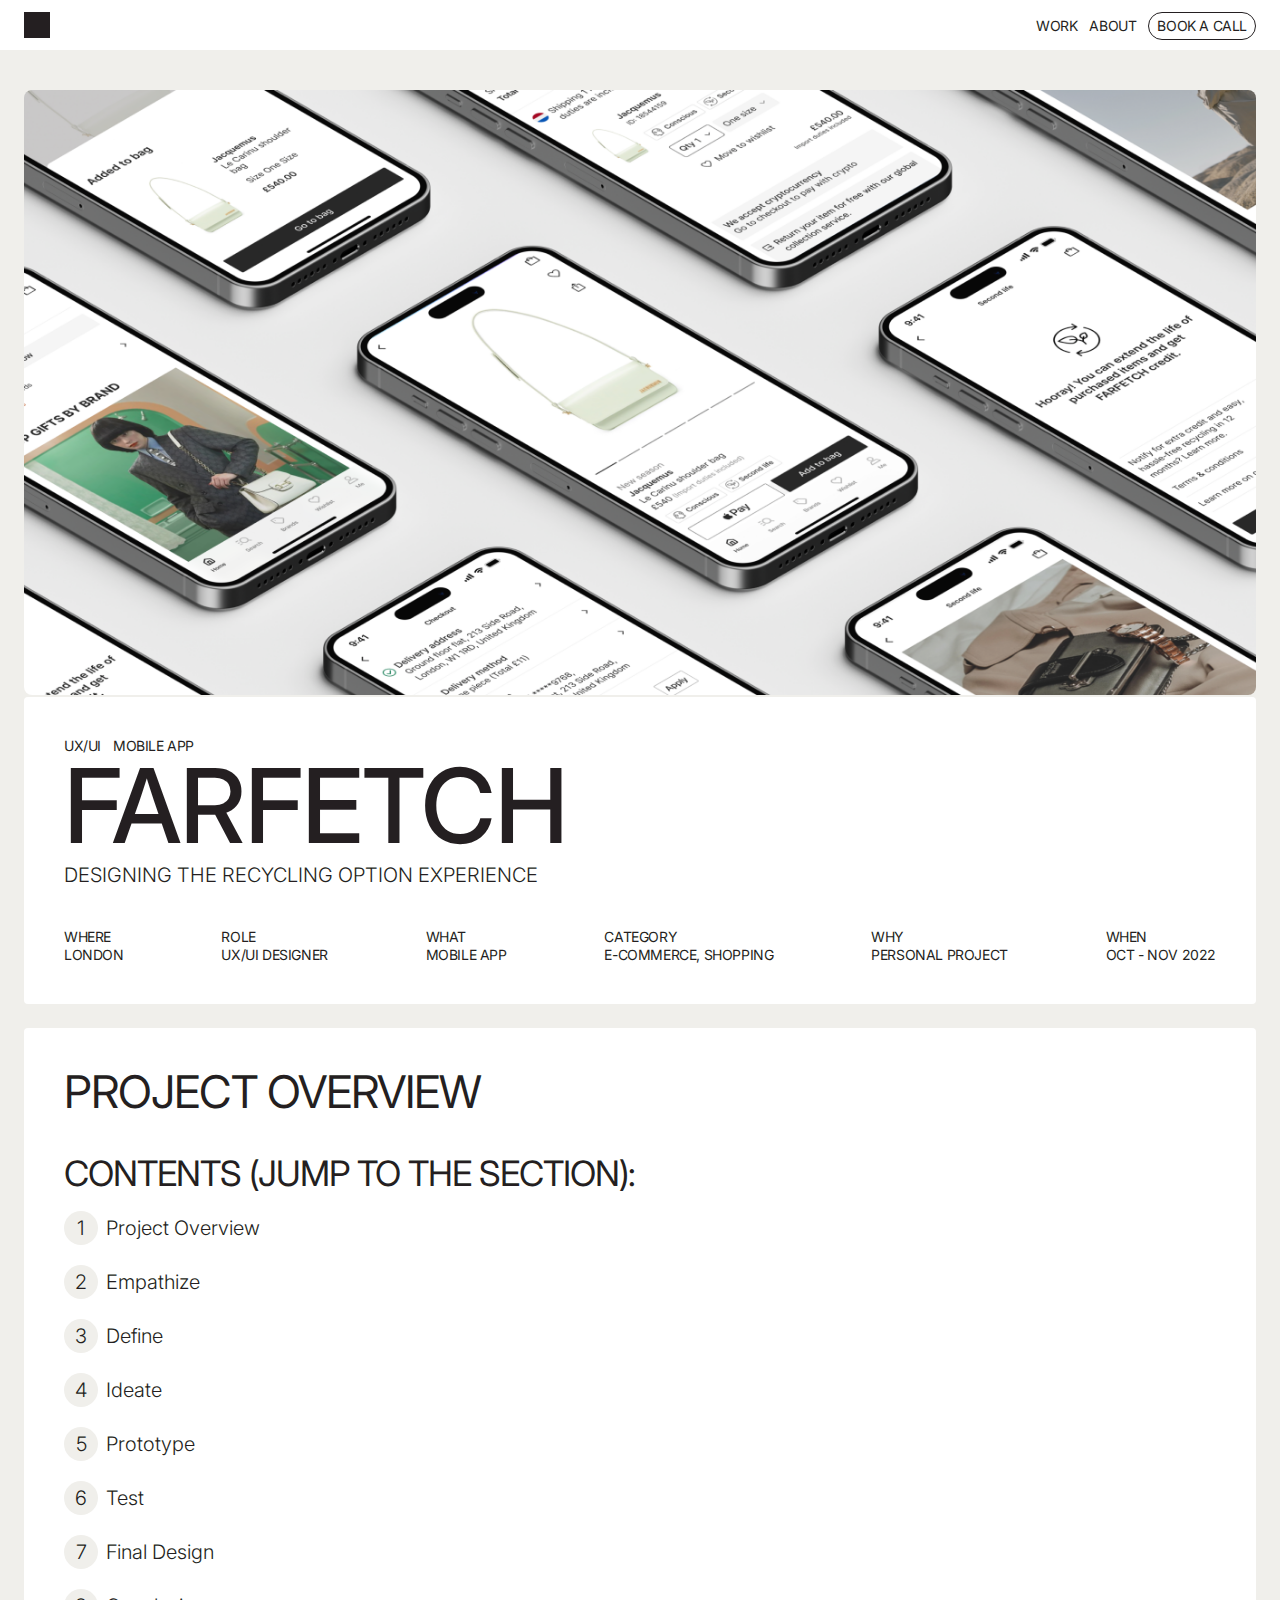
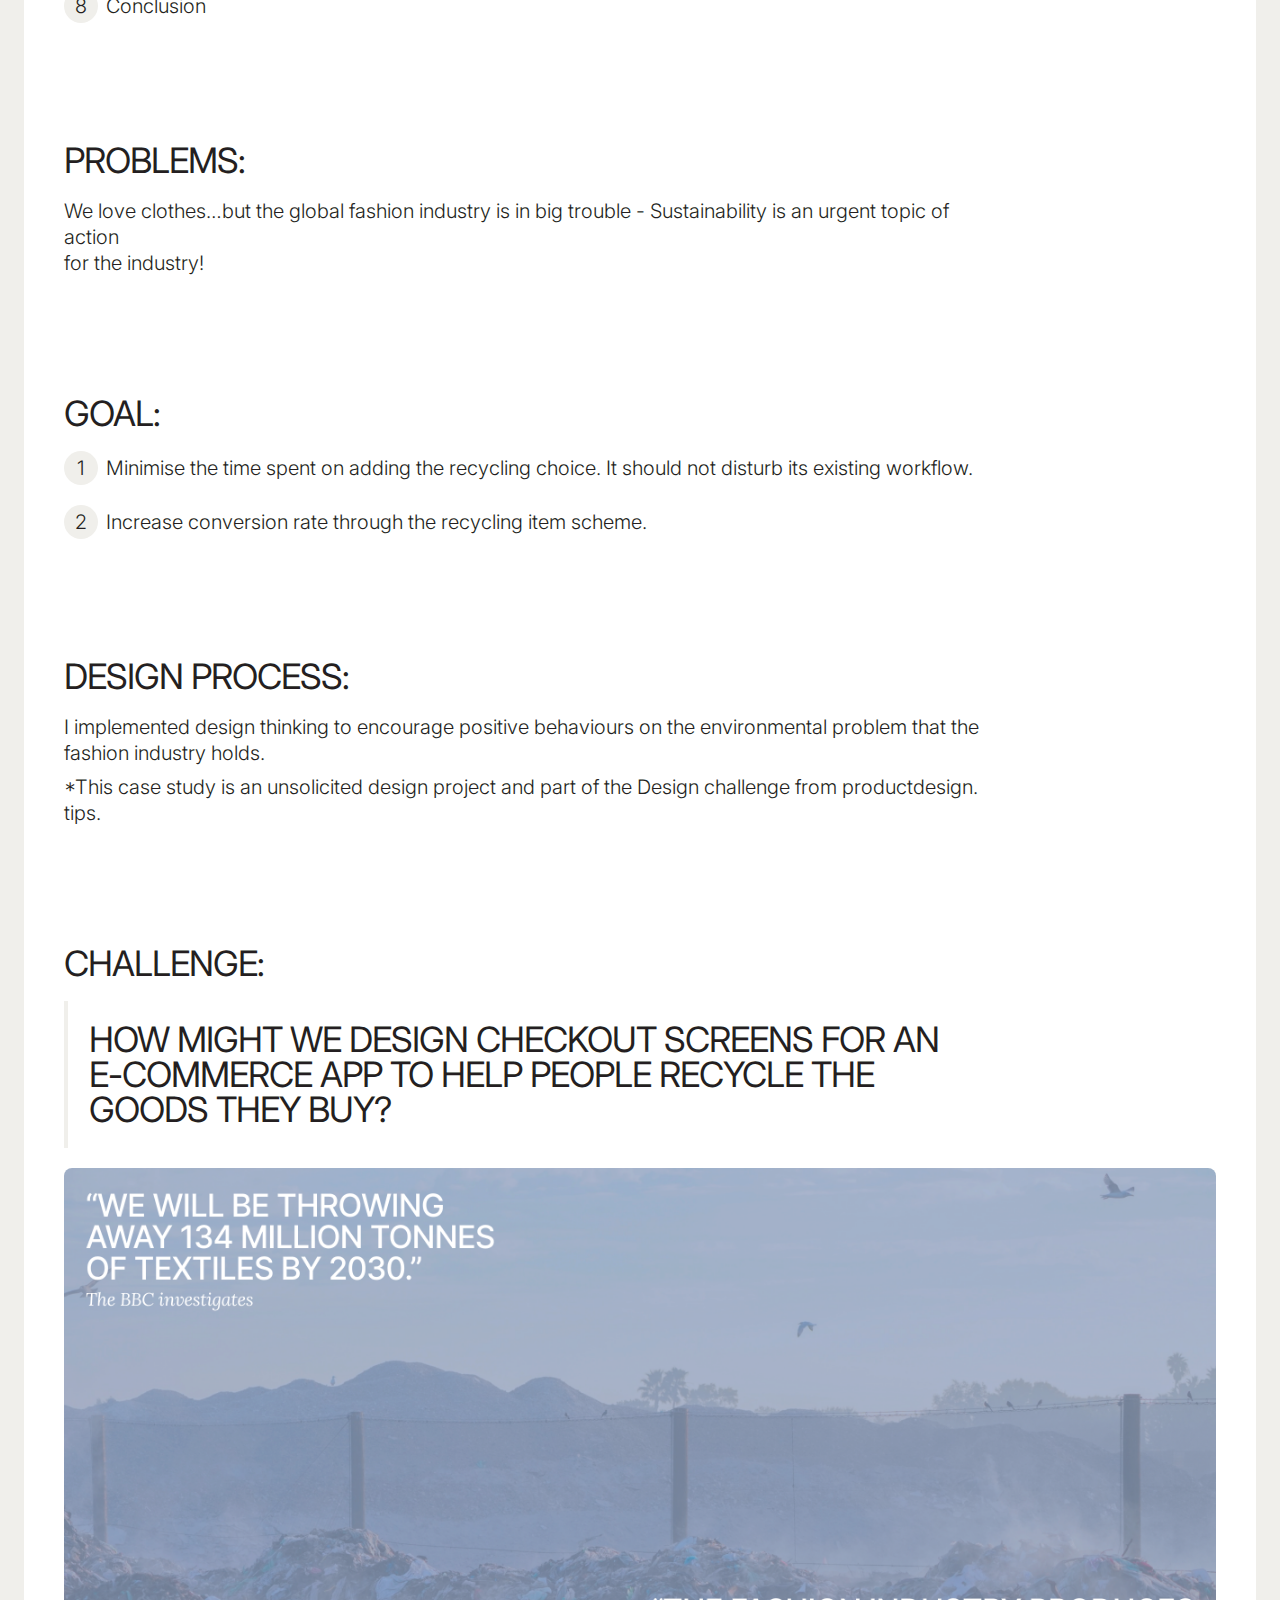
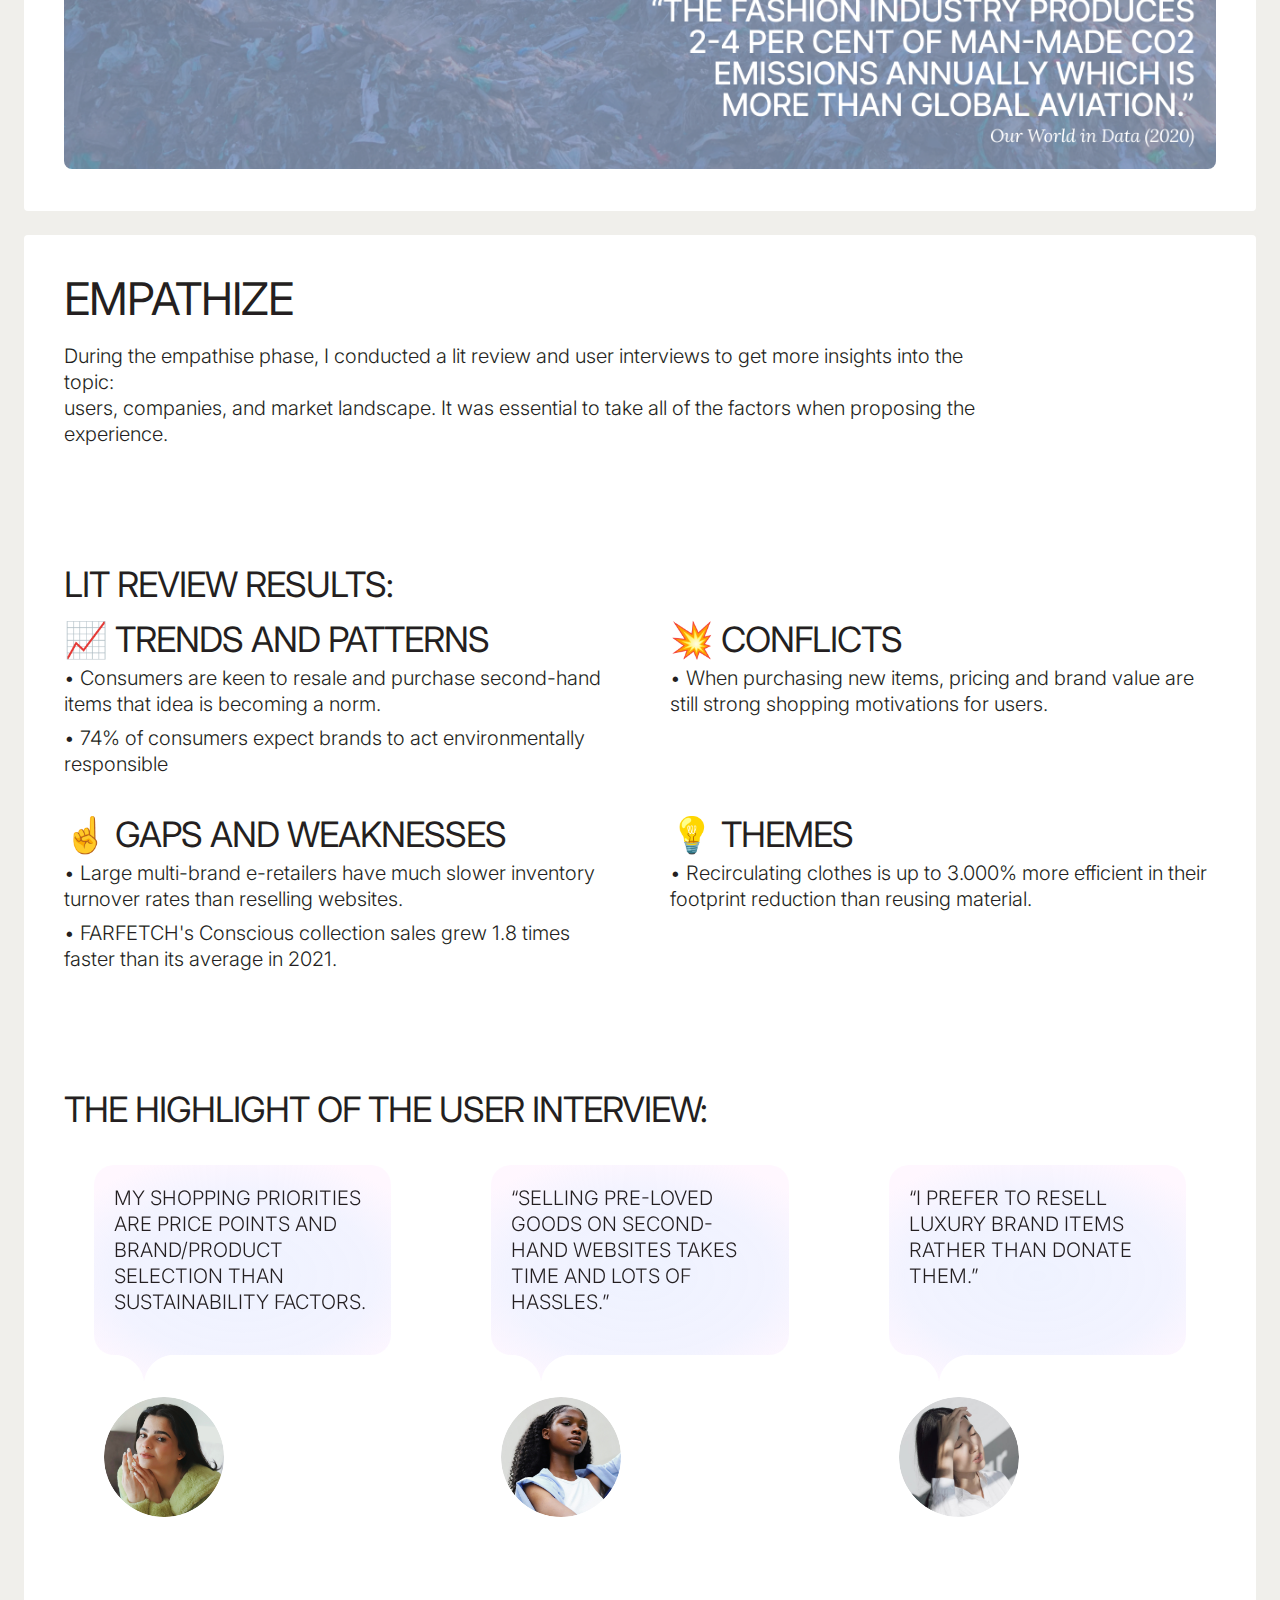
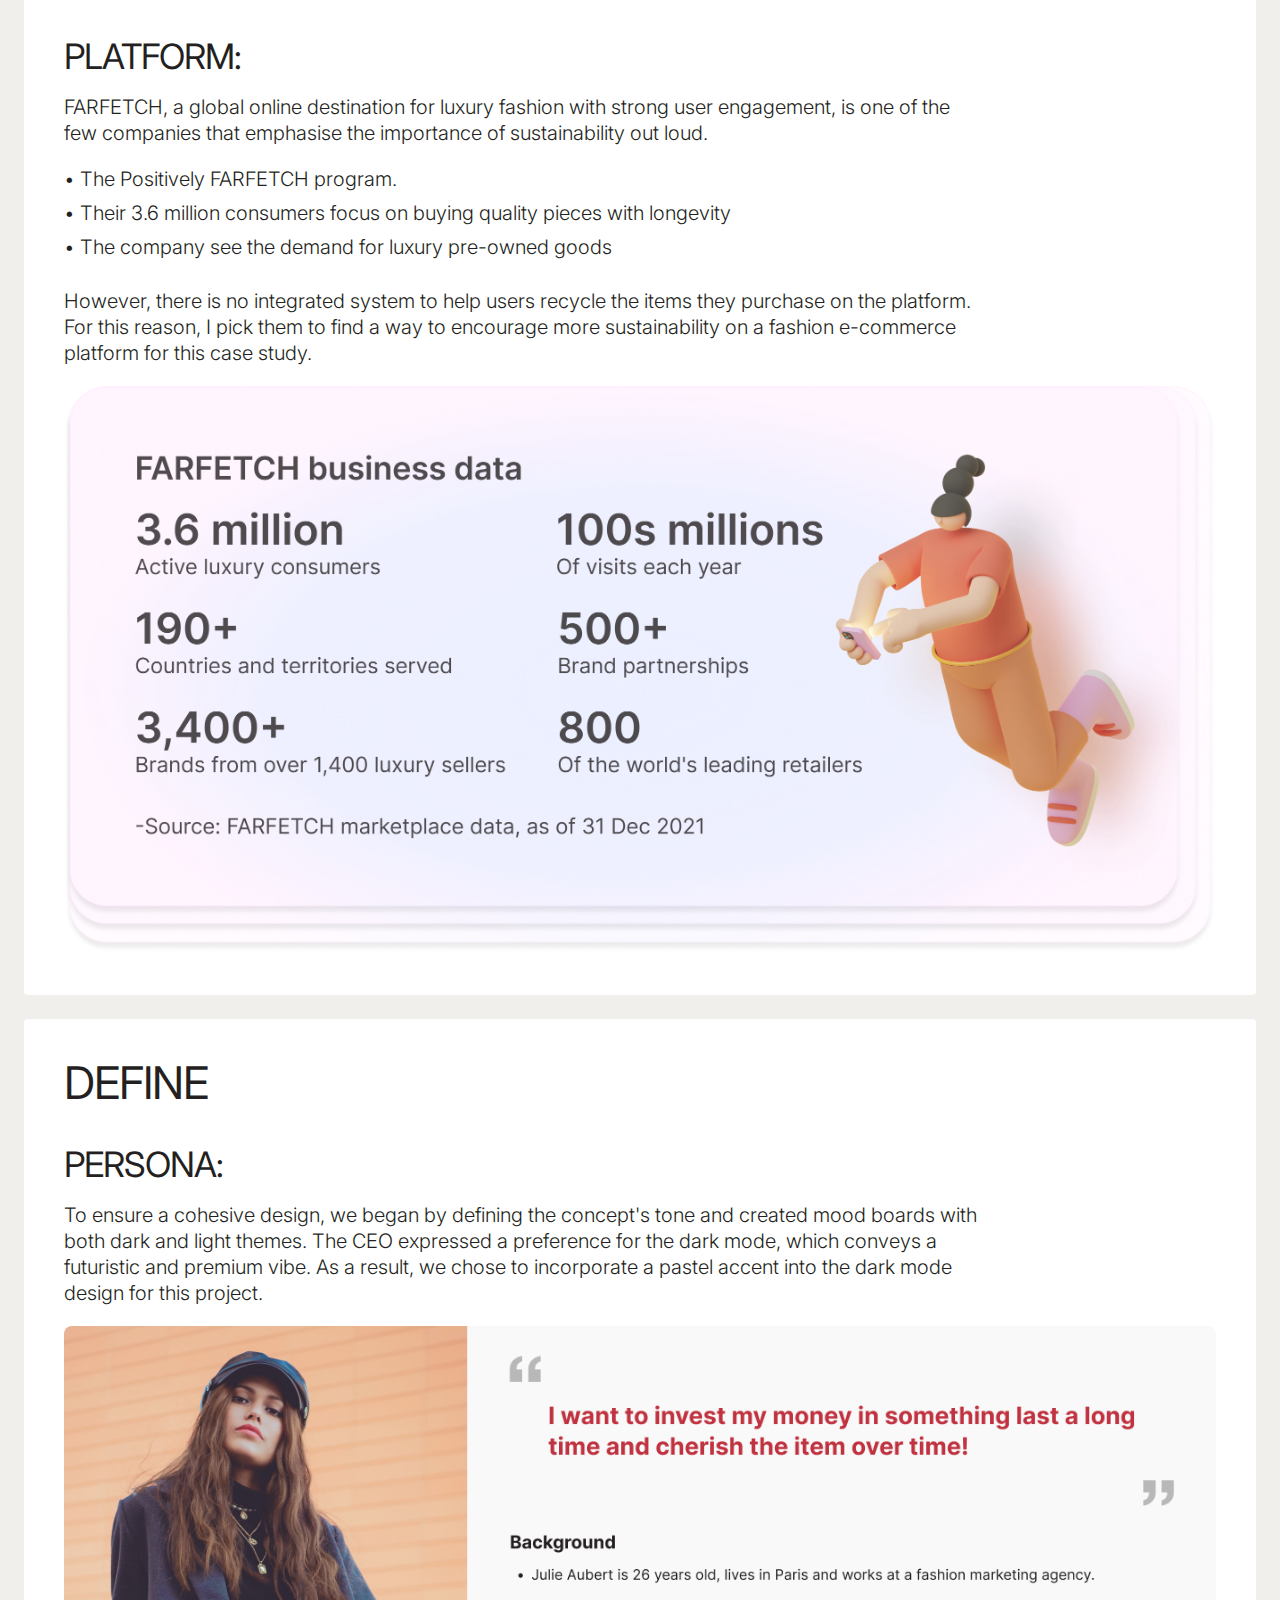
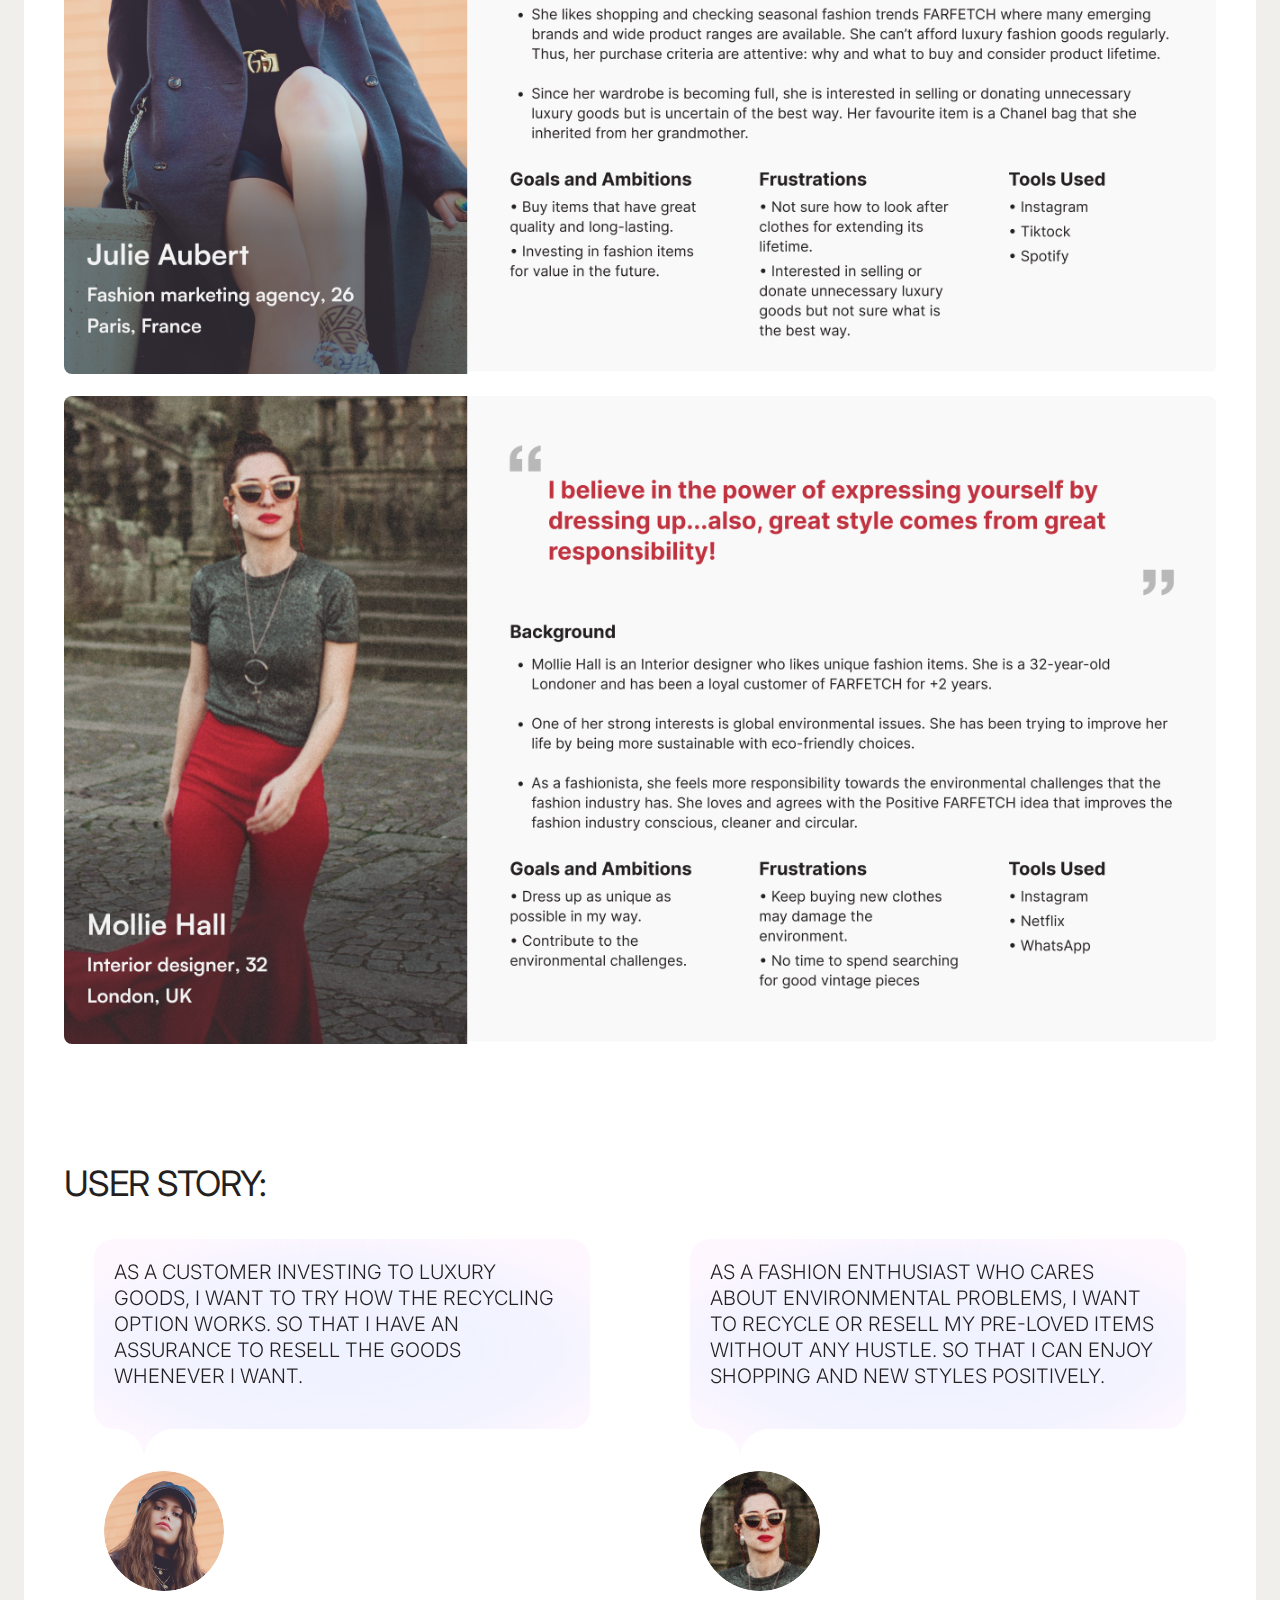
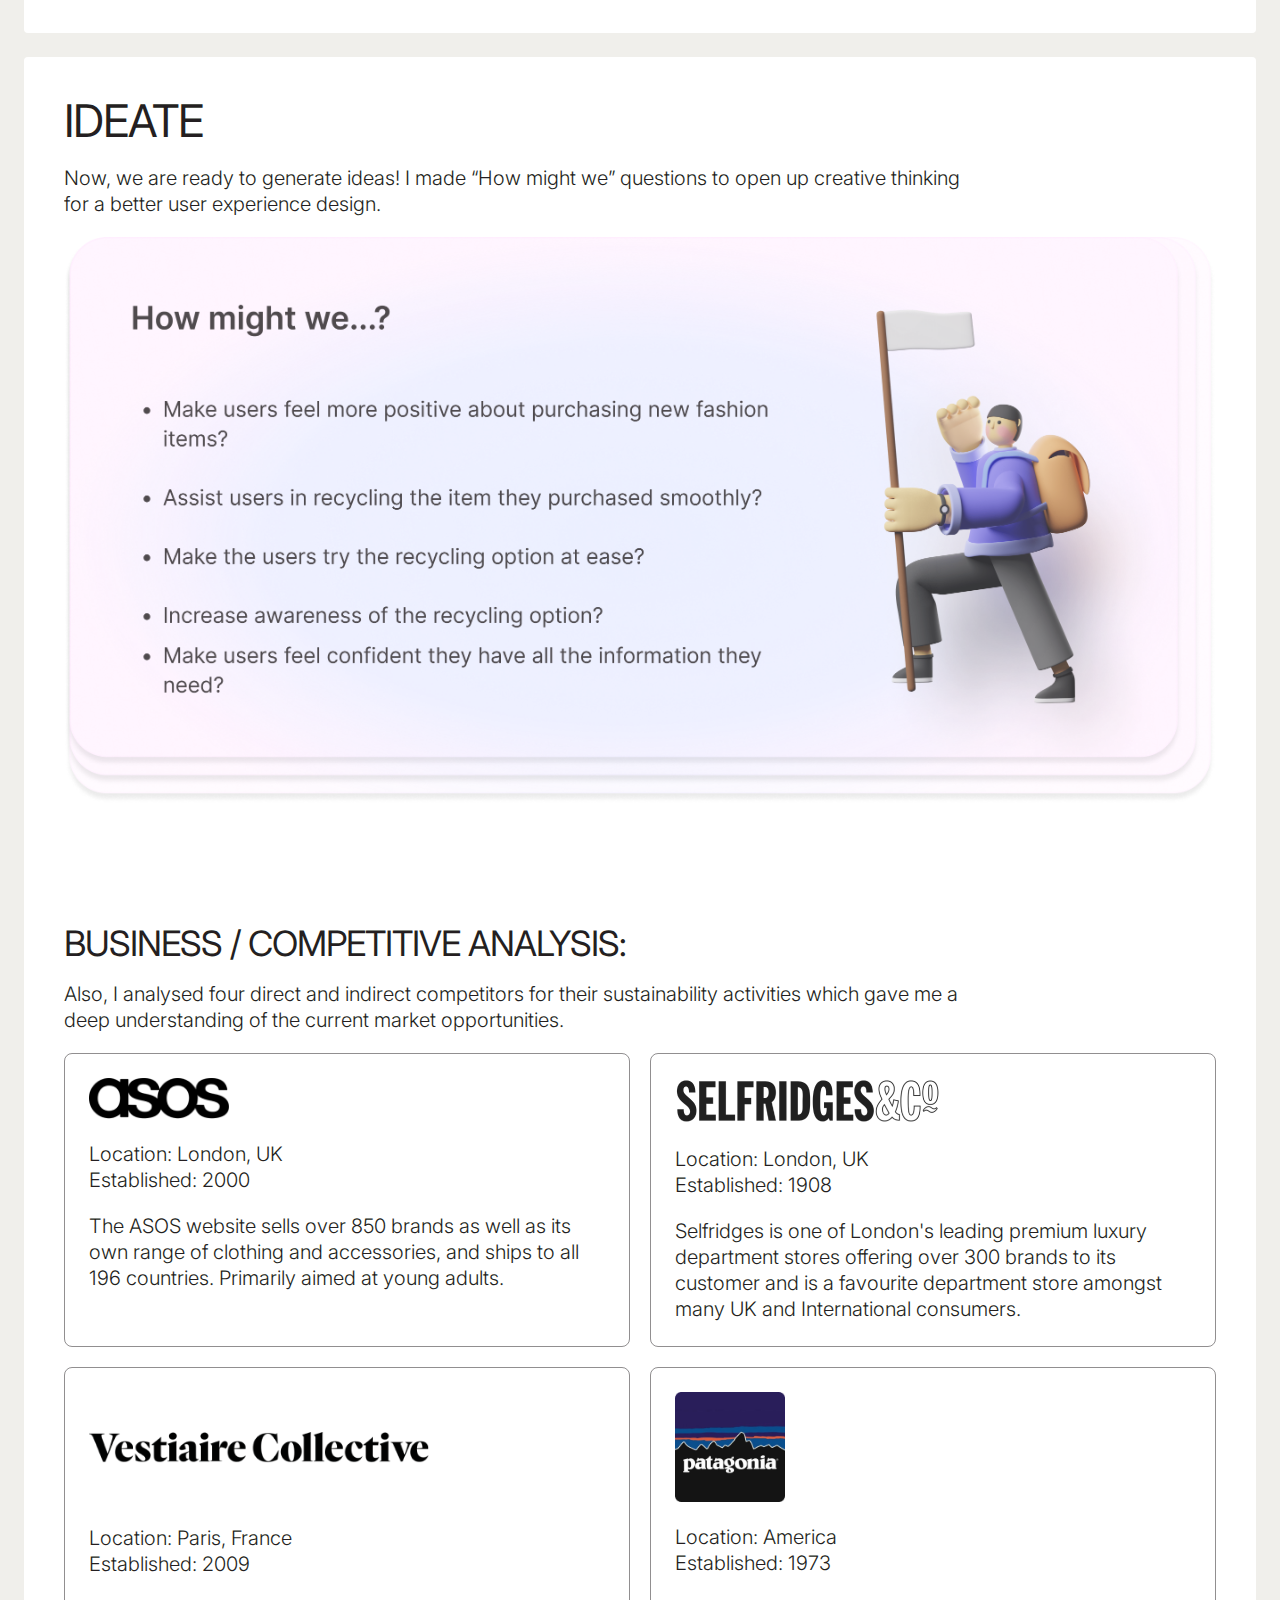
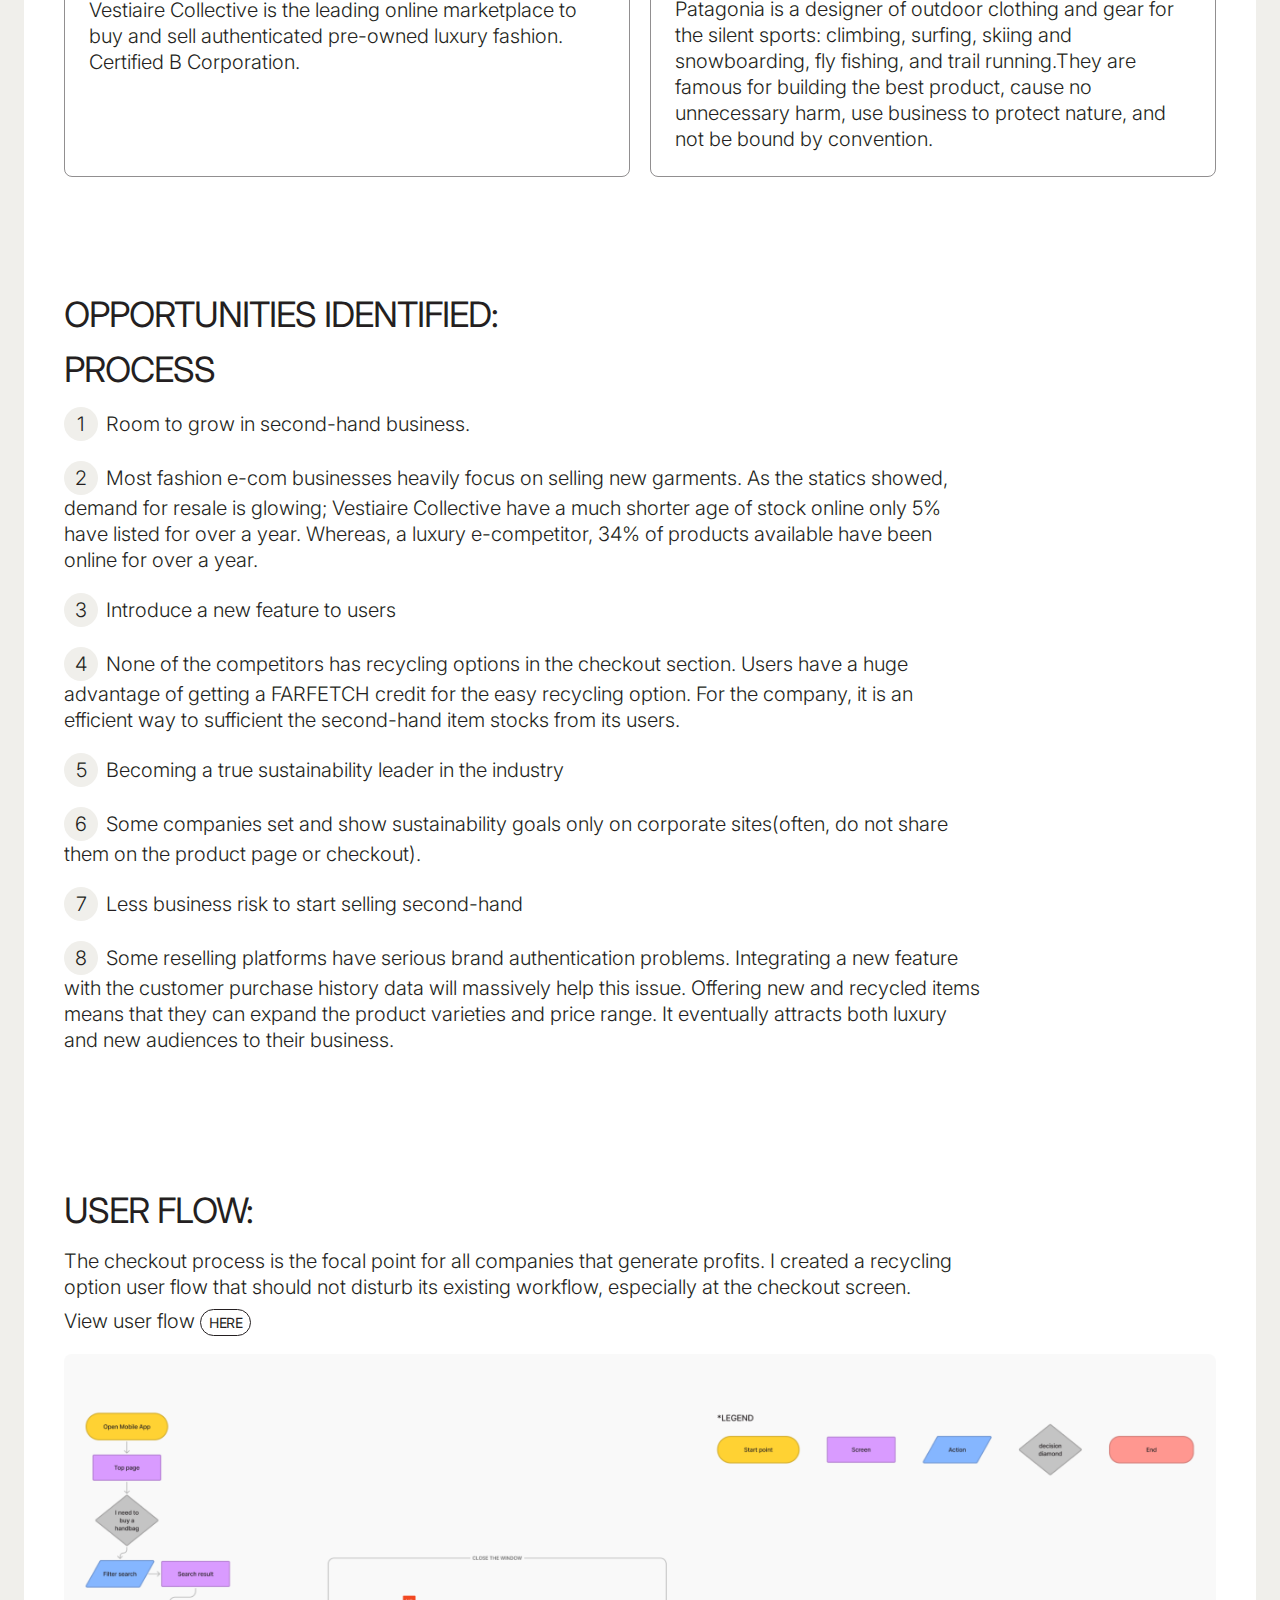
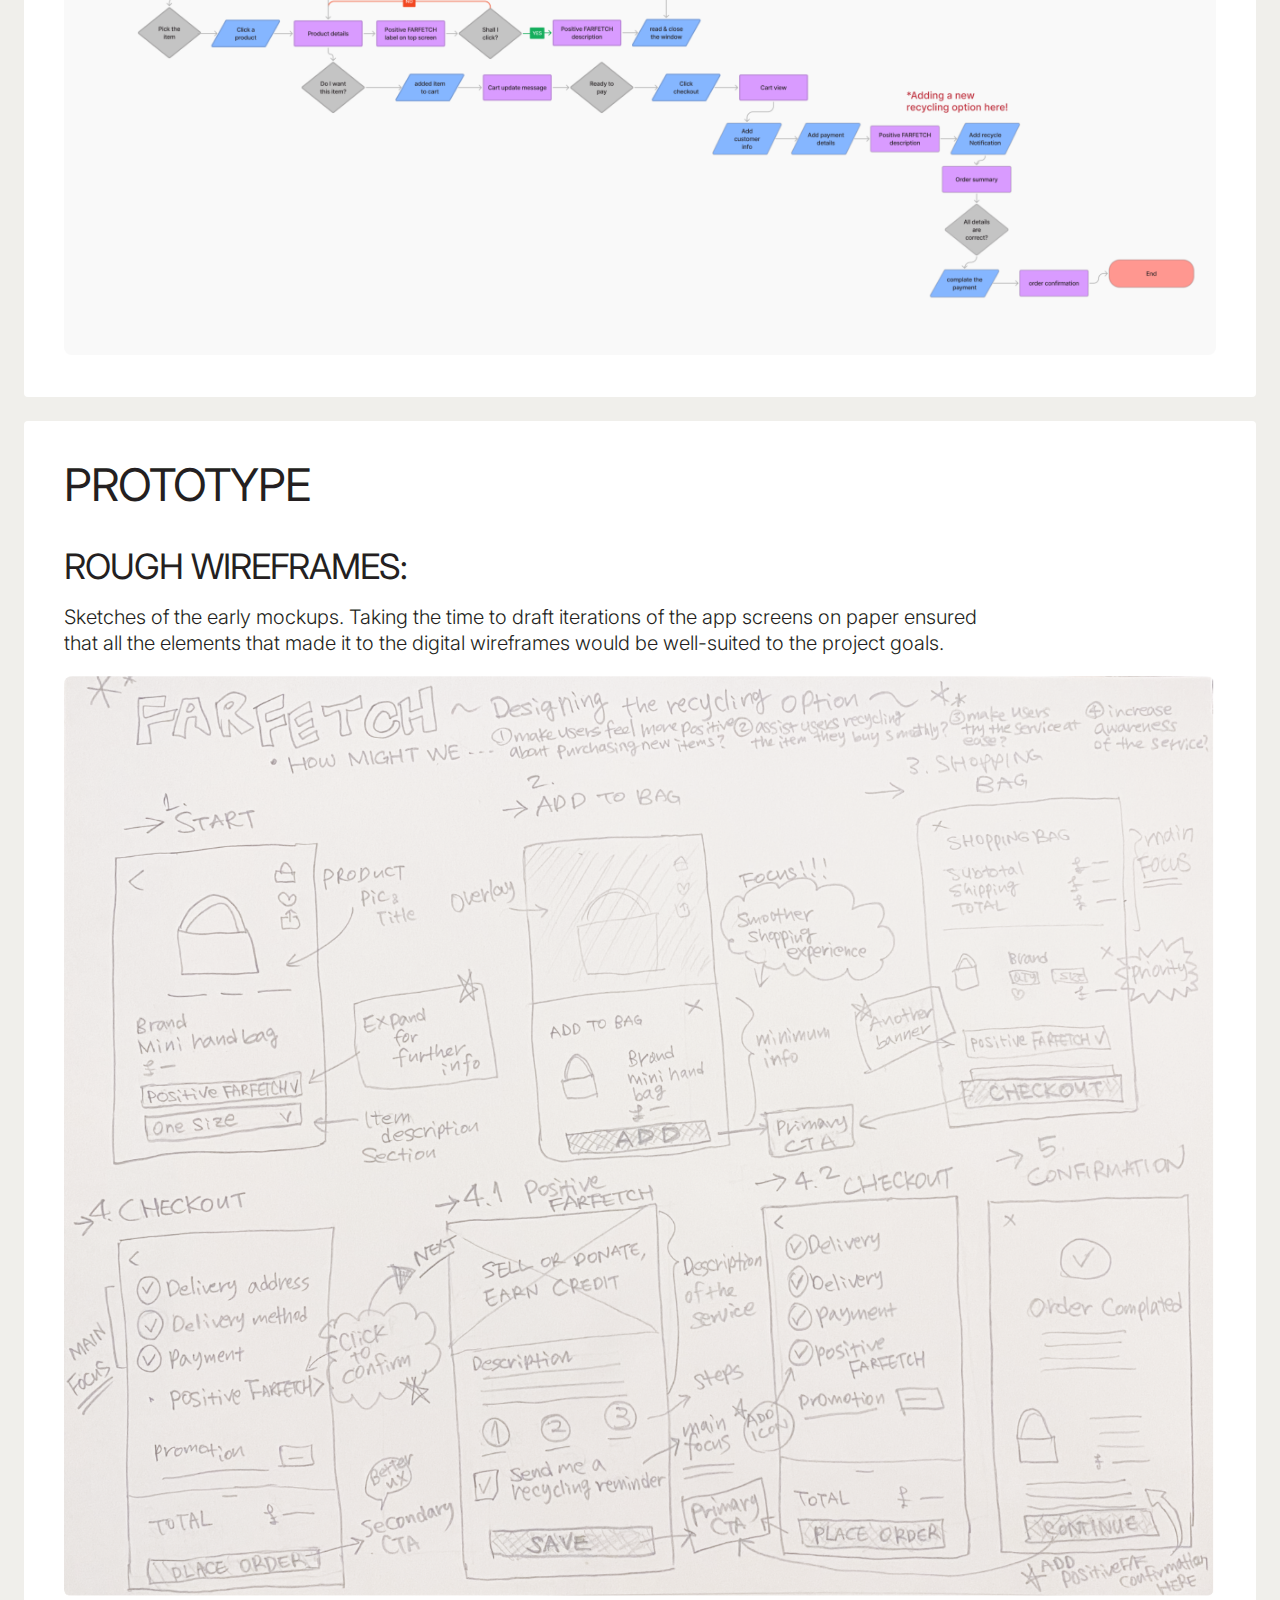
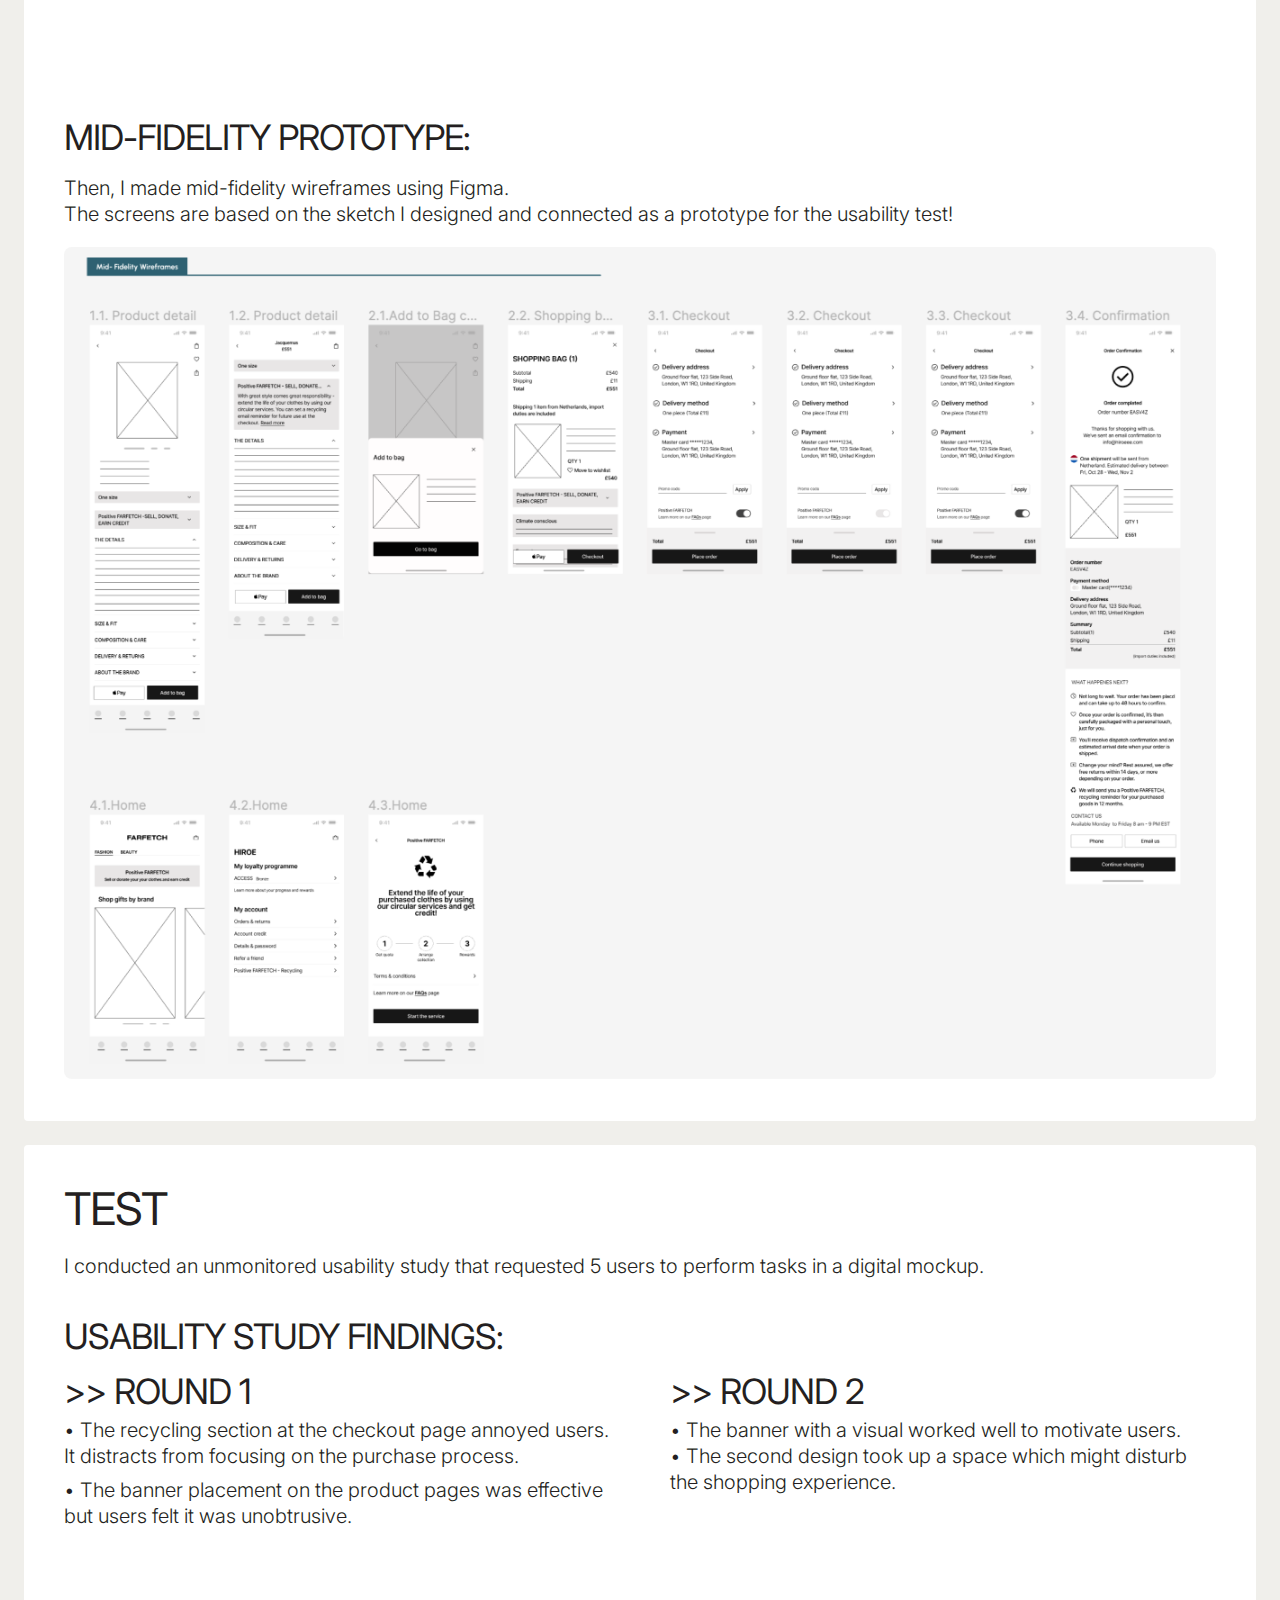
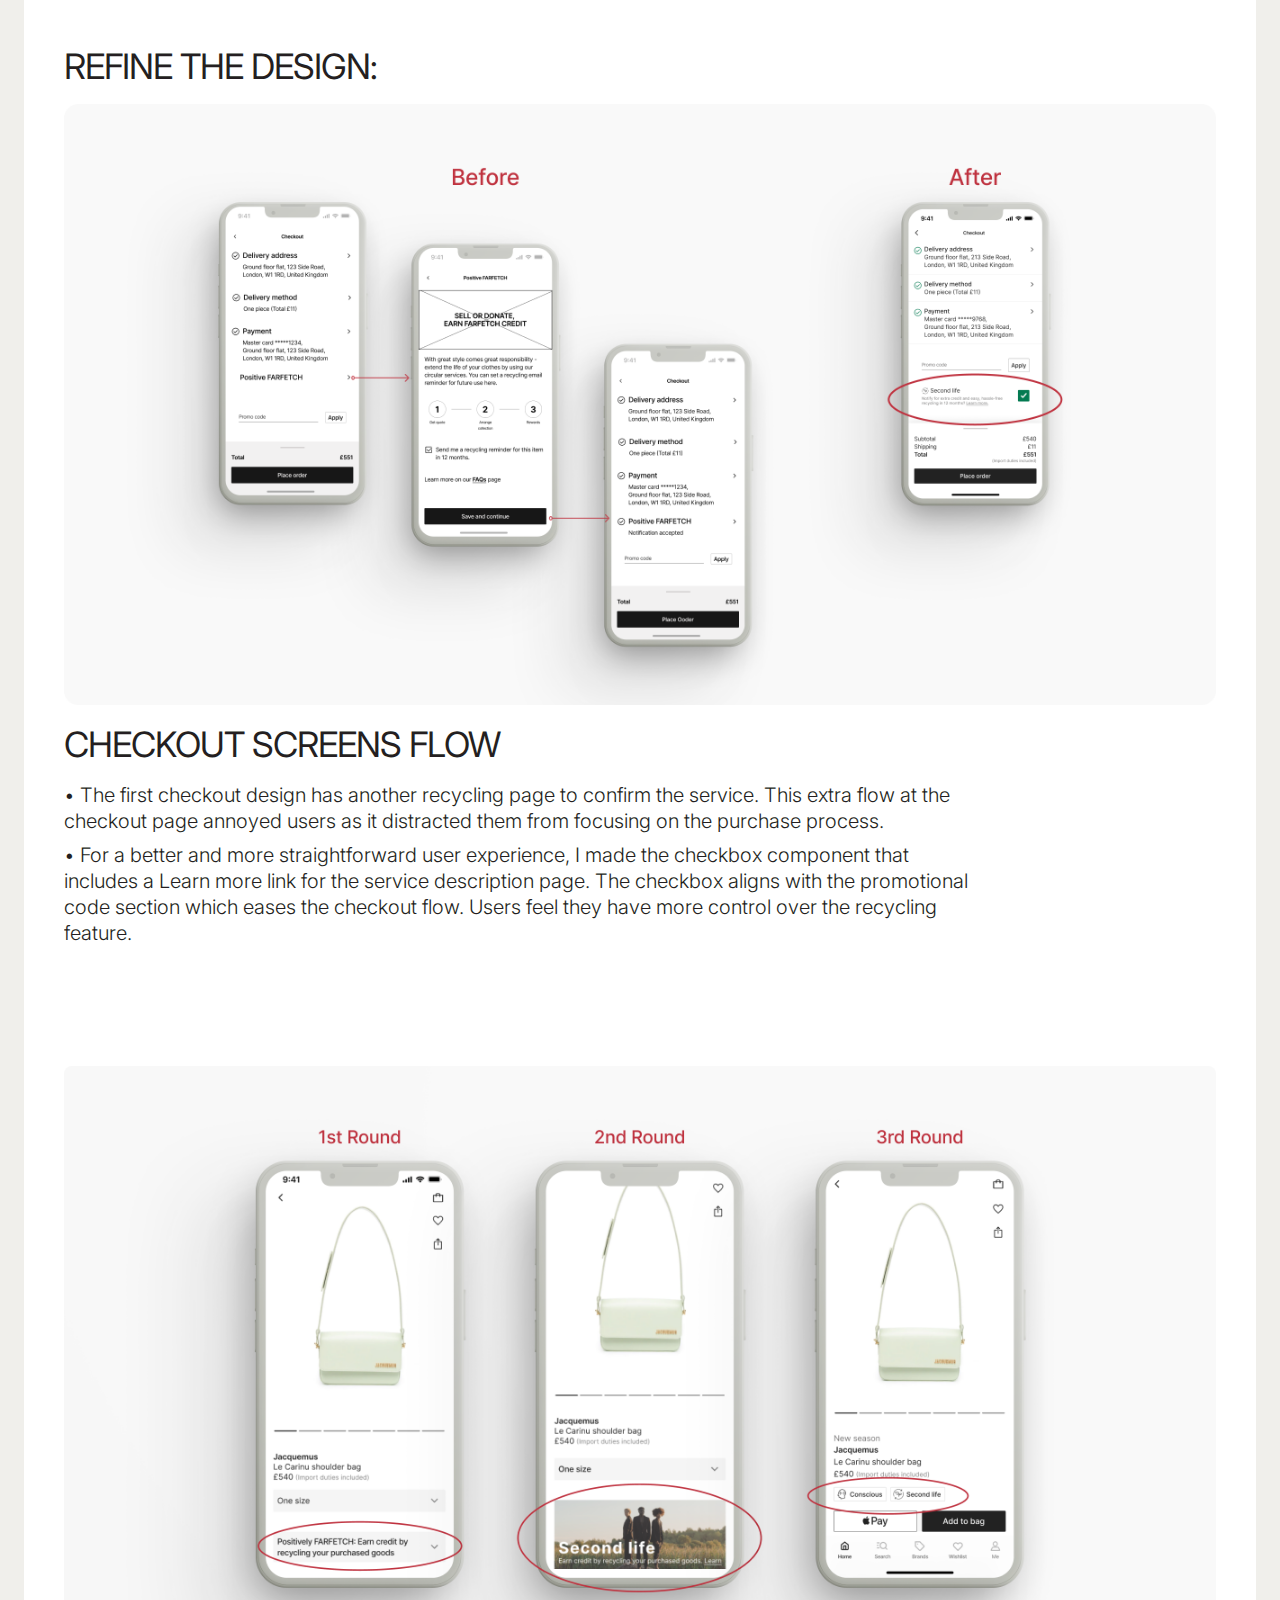
==== farfetch.html @ b9eaa2b4 "button link added" ====
<!DOCTYPE html>
<html lang="en">
<head>
    <meta charset="UTF-8">
    <meta name="viewport" content="width=device-width, initial-scale=1.0">
    <title>Hiroe Ito</title>
    <link rel="preconnect" href="https://fonts.googleapis.com">
    <link rel="preconnect" href="https://fonts.gstatic.com" crossorigin>
    <link href="https://fonts.googleapis.com/css2?family=Inter:ital,opsz,wght@0,14..32,100..900;1,14..32,100..900&display=swap" rel="stylesheet">
    <link rel="stylesheet" href="css/reset.css">
    <link rel="stylesheet" href="css/main.css">
</head>
<body>
    <div class="navbar">
        <div class="logo"></div>
        <ul>
            <li class="text-s"><a href="index.html#work">Work</a></li>
            <li class="text-s"><a href="index.html#about">About</a></li>
            <li><a id="button" href="" target="_blank">Book a call</a></li>
        </ul>
    </div>
    <div class="main-wrapper">
        <div class="hero-img">
            <img src="ff/hero.png" alt="Farfetchcase study hero image">
        </div>
        <div class="section">
            <div class="title-card">
                <div class="tag text-s">
                    <ul>
                        <li>ux/ui</li>
                        <li>mobile app</li>
                    </ul>
                </div>
                <div class="desc-text">
                    <div class="text-xl pad-xs-v">Farfetch</div>
                    <p class="pad-m-v">Designing the recycling option experience</p>
                </div>
                <div class="case-sec-col">
                    <div class="case-detail">
                        <div class="case-text">
                            <div class="text-s">Where</div>
                            <div class="text-s">london</div>
                        </div>
                    </div>
                    <div class="case-detail">
                        <div class="case-text">
                            <div class="text-s">Role</div>
                            <div class="text-s">UX/UI Designer</div>
                        </div>
                    </div>
                    <div class="case-detail">
                        <div class="case-text">
                            <div class="text-s">What</div>
                            <div class="text-s">mobile app</div>
                        </div>
                    </div>
                    <div class="case-detail">
                        <div class="case-text">
                            <div class="text-s">Category</div>
                            <div class="text-s">E-commerce, Shopping</div>
                        </div>
                    </div>
                    <div class="case-detail">
                        <div class="case-text">
                            <div class="text-s">Why</div>
                            <div class="text-s">Personal project</div>
                        </div>
                    </div>
                    <div class="case-detail">
                        <div class="case-text">
                            <div class="text-s">When</div>
                            <div class="text-s">Oct - Nov 2022</div>
                        </div>
                    </div>
                </div>
            </div>
        </div>
        <div class="section">
            <div class="prj">
                <div class="prj-text pad-m-v">
                    <div class="text-l up">Project Overview</div>
                </div>
                <div class="contents  pad-l-v">
                    <p class="text-m up pad-s-v">Contents (jump to the section):</p>
                    <div class="content-list">
                        <p><span class="number-circle"><span>1</span></span>Project Overview</p>
                        <p><span class="number-circle"><span>2</span></span><a href="#empathize">Empathize</a></p>
                        <p><span class="number-circle"><span>3</span></span><a href="#define">Define</a></p>
                        <p><span class="number-circle"><span>4</span></span><a href="#ideate">Ideate</a></p>
                        <p><span class="number-circle"><span>5</span></span><a href="#prototype">Prototype</a></p>
                        <p><span class="number-circle"><span>6</span></span><a href="#test">Test</a></p>
                        <p><span class="number-circle"><span>7</span></span><a href="#final-design">Final Design</a></p>
                        <p><span class="number-circle"><span>8</span></span><a href="#conclusion">Conclusion</a></p>
                    </div>
                </div>
                <div class="prj-text pad-l-v">
                    <div class="text-m up pad-s-v">Problems:</div>
                    <p>We love clothes…but the global fashion industry is in big trouble - Sustainability is an urgent topic of action <br>for the industry!</p>
                </div>
                <div class="prj-text pad-l-v">
                    <div class="text-m up pad-s-v">Goal:</div>
                    <div class="content-list">
                        <p><span class="number-circle"><span>1</span></span>Minimise the time spent on adding the recycling choice. It should not disturb its existing workflow.</p> 
                        <p><span class="number-circle"><span>2</span></span>Increase conversion rate through the recycling item scheme.</p>
                    </div>
                </div>
                <div class="prj-text pad-l-v">
                    <div class="text-m up pad-s-v">Design Process:</div>
                    <p class="pad-xs-v"> I implemented design thinking to encourage positive behaviours on the environmental problem that the fashion industry holds.</p> 
                    <p>*This case study is an unsolicited design project and part of the Design challenge from productdesign. tips.</p> 
                </div>
                <div class="prj-text pad-s-v">
                    <div class="text-m up pad-s-v">Challenge:</div>
                    <blockquote class="text-m up">How might we design checkout screens for an e-commerce app to help people recycle the goods they buy?</blockquote>
                </div>
            </div>
            <div class="hero-img">
                <img src="ff/report.png" alt="environmental report">
            </div>
        </div>
        <div class="section" id="empathize">
            <div class="prj">
                <div class="prj-text pad-l-v">
                    <div class="text-l up pad-s-v">Empathize</div>
                    <p>During the empathise phase, I conducted a lit review and user interviews to get more insights into the topic:<br> 
                        users, companies, and market landscape. It was essential to take all of the factors when proposing the experience.
                    </p>
                </div>
            </div>
            <div class="container">
                <div class="prj">
                    <div class="text-m up pad-s-v">Lit review results:</div>
                </div>
                <div class="column-container pad-l-v">
                    <div class="small-cont">
                        <div class="text-m up pad-xs-v">📈 Trends and patterns</div>
                        <p class="pad-xs-v">• Consumers are keen to resale and purchase second-hand items that idea is becoming a norm.</p>
                        <p>• 74% of consumers expect brands to act environmentally responsible</p>
                    </div>  
                    <div class="small-cont">
                        <div class="text-m up pad-xs-v">💥 Conflicts</div>
                        <p>• When purchasing new items, pricing and brand value are still strong shopping motivations for users.</p>
                    </div>
                    <div class="small-cont">
                        <div class="text-m up pad-xs-v">☝️ Gaps and weaknesses</div>
                        <p class="pad-xs-v">• Large multi-brand e-retailers have much slower inventory turnover rates than reselling websites.</p>
                        <p>• FARFETCH's Conscious collection sales grew 1.8 times faster than its average in 2021.</p>
                    </div>
                    <div class="small-cont">
                        <div class="text-m up pad-xs-v">💡 Themes</div>
                        <p>• Recirculating clothes is up to 3.000% more efficient in their footprint reduction than reusing material.</p>
                    </div>
                </div>
            </div>
            <div class="container">
                <div class="prj">
                    <div class="text-m up pad-xs-v">The highlight of the user interview:</div>
                </div>
                <div class="case-cards pad-l-v">
                    <div class="ex-card-row">
                        <p class="bubble up">My shopping priorities are price points and brand/product selection than sustainability factors.</p>
                        <div class="persona-img">
                            <img src="ff/user.a.png" alt="user picture">
                        </div>
                    </div>
                    <div class="ex-card-row">
                        <p class="bubble up">“Selling pre-loved goods on second-hand websites takes time and lots of hassles.”</p>
                        <div class="persona-img">
                            <img src="ff/user.b.png" alt="user picture">
                        </div>
                    </div>
                    <div class="ex-card-row">
                        <p class="bubble up">“I prefer to resell luxury brand items rather than donate them.”</p>
                        <div class="persona-img">
                            <img src="ff/user.c.png" alt="user picture">
                        </div>
                    </div>
                </div>
            </div>
            <div class="container">
                <div class="prj">
                    <div class="text-m up pad-s-v">Platform:</div>
                    <p class="pad-s-v">FARFETCH, a global online destination for luxury fashion with strong user engagement, is one of the few companies that emphasise the importance of sustainability out loud.</p>
                </div>
                <div class="prj pad-s-v">
                    <p class="pad-xs-v">• The Positively FARFETCH program.</p>
                    <p class="pad-xs-v">• Their 3.6 million consumers focus on buying quality pieces with longevity</p>
                    <p class="pad-xs-v">• The company see the demand for luxury pre-owned goods</p>
                </div>
                <div class="prj pad-s-v">
                    <p>However, there is no integrated system to help users recycle the items they purchase on the platform.
                        For this reason, I pick them to find a way to encourage more sustainability on a fashion e-commerce platform for this case study.</p>
                </div>
                <div class="hero-img">
                <img src="ff/statics.png" alt="company information">
                </div>
            </div>
        </div>
        <div class="section" id="define">
            <div class="prj">
                <div class="prj-text pad-s-v">
                    <div class="text-l up pad-m-v">Define</div>
                    <div class="text-m up pad-s-v">Persona:</div>
                    <p>To ensure a cohesive design, we began by defining the concept's tone and created mood boards with both dark and light themes. The CEO expressed a preference for the dark mode, which conveys a futuristic and premium vibe. As a result, we chose to incorporate a pastel accent into the dark mode design for this project.</p>
                </div>
            </div>
            <div class="container pad-l-v">
                <div class="hero-img m-s-b">
                    <img src="ff/persona.j.png" alt="persona details">
                </div>
                <div class="hero-img">
                    <img src="ff/persona.m.png" alt="persona details">
                </div>
            </div>
            <div class="container">
                <div class="text-m up pad-xs-v">User story:</div>
                <div class="persona-container">
                    <div class="ex-card-row">
                        <p class="bubble up">As a customer investing to luxury goods, I want to try how the recycling option works. So that I have an assurance to resell the goods whenever I want.</p>
                        <div class="persona-img">
                            <img src="ff/user.j.png" alt="user picture">
                        </div>
                    </div>
                    <div class="ex-card-row">
                        <p class="bubble up">As a fashion enthusiast who cares about environmental problems,
                            I want to recycle or resell my pre-loved items without any hustle.
                            So that I can enjoy shopping and new styles positively.
                        </p>
                        <div class="persona-img">
                            <img src="ff/user.m.png" alt="user picture">
                        </div>
                    </div>
                </div>
            </div>
        </div>
        <div class="section" id="ideate">
            <div class="container pad-l-v">
                <div class="prj">
                    <div class="prj-text pad-s-v">
                        <div class="text-l up pad-s-v">Ideate</div>
                        <p>Now, we are ready to generate ideas!
                            I made “How might we” questions to open up creative thinking for a better user experience design.</p>
                    </div>
                </div>
                <div class="hero-img">
                    <img src="ff/how-might-we.png" alt="picture for 'how might we' questions">
                </div>
            </div>
            <div class="container pad-l-v">
                <div class="prj">
                    <div class="prj-text pad-s-v">
                        <div class="text-m up pad-s-v">Business / Competitive analysis:</div>
                        <p>Also, I analysed four direct and indirect competitors for their sustainability activities which gave me a deep understanding of the current market opportunities.</p>
                    </div>
                </div>
                <div class="case-container">
                    <div class="card-box">
                        <div class="text-field">
                            <div class="company-img">
                                <img src="ff/ASOS - png.png" alt="ASOS company logo">
                            </div>
                            <div class="company-box">
                                <p>Location: London, UK</p>
                                <p>Established: 2000</p>
                            </div>
                            <p>The ASOS website sells over 850 brands as well as its own range of clothing and accessories, and ships to all 196 countries. Primarily aimed at young adults.</p>
                        </div>
                    </div>
                    <div class="card-box">
                        <div class="text-field">
                            <div class="company-img-l">
                                <img src="ff/Selfridges - png.png" alt="Selfridges company logo">
                            </div>
                            <div class="company-box">
                                <p>Location: London, UK</p>
                                <p>Established: 1908</p>
                            </div>
                            <p>Selfridges is one of London's leading premium luxury department stores offering over 300 brands to its customer and is a favourite department store amongst many UK and International consumers.</p>
                        </div>
                    </div>
                    <div class="card-box">
                        <div class="text-field">
                            <div id="company-img-l">
                                <img src="ff/Vestiaire Collective - png.png" alt="Vestiaire Collective company logo">
                            </div>
                            <div class="company-box">
                                <p>Location: Paris, France</p>
                                <p>Established: 2009</p>
                            </div>
                            <p>Vestiaire Collective is the leading online marketplace to buy and sell authenticated pre-owned luxury fashion. Certified B Corporation.</p>
                        </div>
                    </div>
                    <div class="card-box">
                        <div class="text-field">
                            <div id="company-img">
                                <img src="ff/Patagonia - jpeg.png" alt="Patagonia company logo">
                            </div>
                            <div class="container">
                                <p>Location: America</p>
                                <p>Established: 1973</p>
                            </div>
                            <p>Patagonia is a designer of outdoor clothing and gear for the silent sports: climbing, surfing, skiing and snowboarding, fly fishing, and trail running.They are famous for building the best product, cause no unnecessary harm, use business to protect nature, and not be bound by convention.</p>
                        </div>
                    </div>
                </div>
            </div>
            <div class="container pad-l-v">
                <div class="prj">
                    <div class="prj-text pad-s-v">
                        <div class="text-m up pad-s-v">Opportunities identified:</div>
                        <div class="text-m up pad-s-v">Process</div>
                        <div class="content-list">
                        <p><span class="number-circle"><span>1</span></span>Room to grow in second-hand business.</p>
                        <p><span class="number-circle"><span>2</span></span>Most fashion e-com businesses heavily focus on selling new garments. As the statics showed, demand for resale is glowing; Vestiaire Collective have a much shorter age of stock online only 5% have listed for over a year. Whereas, a luxury e-competitor, 34% of products available have been online for over a year.</p>
                        <p><span class="number-circle"><span>3</span></span>Introduce a new feature to users</p>
                        <p><span class="number-circle"><span>4</span></span>None of the competitors has recycling options in the checkout section. Users have a huge advantage of getting a FARFETCH credit for the easy recycling option. For the company, it is an efficient way to sufficient the second-hand item stocks from its users.</p>
                        <p><span class="number-circle"><span>5</span></span>Becoming a true sustainability leader in the industry</p>
                        <p><span class="number-circle"><span>6</span></span>Some companies set and show sustainability goals only on corporate sites(often, do not share them on the product page or checkout).</p>
                        <p><span class="number-circle"><span>7</span></span>Less business risk to start selling second-hand</p>
                        <p><span class="number-circle"><span>8</span></span>Some reselling platforms have serious brand authentication problems. Integrating a new feature with the customer purchase history data will massively help this issue. Offering new and recycled items means that they can expand the product varieties and price range. It eventually attracts both luxury and new audiences to their business.</p>
                        </div>
                    </div>
                </div>
            </div>
            <div class="container pad-l-v">
                <div class="prj">
                    <div class="prj-text pad-s-v">
                        <div class="text-m up pad-s-v">User flow:</div>
                        <p class="pad-xs-v">The checkout process is the focal point for all companies that generate profits.
                            I created a recycling option user flow that should not disturb its existing workflow, especially at the checkout screen.
                        </p>
                        <p>View user flow <a id="button" href="https://www.figma.com/board/Y77GU8jAdyV2FNJ98e6XWQ/User-journey--FARFETCH?node-id=0-1&node-type=canvas&t=n0oEMtXFCNPnrgDY-0" target="_blank">here</a></p>
                    </div>
                </div>
                <div class="hero-img">
                    <img src="ff/user-flow.png" alt="user flow illustration">
                </div>
            </div>
        </div>
        <div class="section" id="prototype">
            <div class="container pad-l-v">
                <div class="prj">
                    <div class="prj-text pad-s-v">
                        <div class="text-l up pad-m-v">Prototype</div>
                        <div class="text-m up pad-s-v">Rough wireframes:</div>
                        <p>Sketches of the early mockups. Taking the time to draft iterations of the app screens on paper ensured that all the elements that made it to the digital wireframes would be well-suited to the project goals.</p>
                    </div>
                </div>
                <div class="hero-img">
                    <img src="ff/low-wireframe.png" alt="low-fidelity wireframes picture">
                </div>
            </div>
            <div class="container pad-l-v">
                <div class="prj">
                    <div class="prj-text pad-s-v">
                        <div class="text-m up pad-s-v">Mid-fidelity prototype:</div>
                        <p>Then, I made mid-fidelity wireframes using Figma.<br>
                            The screens are based on the sketch I designed and connected as a prototype for the usability test!
                        </p>
                    </div>
                </div>
                <div class="hero-img">
                    <img src="ff/mid-wireframes.png" alt="mid-fidelity wireframes picture">
                </div>
            </div>
        </div>
        <div class="section" id="test">
            <div class="container">
                <div class="prj pad-s-v">
                    <div class="prj-text pad-s-v">
                        <div class="text-l up pad-s-v">TEST</div>
                        <p>I conducted an unmonitored usability study that requested 5 users to perform tasks in a digital mockup.</p>
                    </div>
                </div>
                <div class="container">
                    <div class="text-m up pad-s-v">Usability study findings:</div>
                    <div class="column-container pad-l-v">
                        <div class="small-cont">
                            <div class="text-m up pad-xs-v">>> Round 1</div>
                            <p class="pad-xs-v">• The recycling section at the checkout page annoyed users. It distracts from focusing on the purchase process.</p>
                            <p>• The banner placement on the product pages was effective but users felt it was unobtrusive.</p>
                        </div>  
                        <div class="small-cont">
                            <div class="text-m up pad-xs-v">>> Round 2</div>
                            <p>• The banner with a visual worked well to motivate users.</p>
                            <p>• The second design took up a space which might disturb the shopping experience.</p>
                        </div>
                    </div>
                </div>
            </div>    
            <div class="container pad-l-v">
                <div class="prj">
                    <div class="text-m up pad-s-v">Refine the design:</div>
                </div>
                <div class="container pad-l-v">
                    <div class="hero-img m-s-b">
                        <img src="ff/checkout.png" alt="checkout screen flow picture">
                    </div>
                    <div class="prj">
                        <div class="prj-text">
                            <div class="text-m up pad-s-v">Checkout screens flow</div>
                            <p class="pad-xs-v">• The first checkout design has another recycling page to confirm the service. This extra flow at the checkout page annoyed users as it distracted them from focusing on the purchase process.</p>
                            <p>• For a better and more straightforward user experience, I made the checkbox component that includes a Learn more link for the service description page. The checkbox aligns with the promotional code section which eases the checkout flow. Users feel they have more control over the recycling feature.</p>
                        </div>
                    </div>
                </div>
            </div>
            <div class="container">
                <div class="hero-img m-s-b">
                    <img src="ff/banner-badge.png" alt="banner vs badge screens picture">
                </div>
                <div class="prj pad-l-v">
                    <div class="prj-text">
                        <div class="text-m up pad-s-v">Banners vs Badges</div>
                        <p class="pad-xs-v">• The first banner tried to be subtle on the product page. Its placement on the pages was effective but users felt the design was unobtrusive.</p>
                        <p class="pad-xs-v">• Instead, I changed to a visual banner-like component to attract users. This design motivated users and worked well. However, it looks like a marketing campaign that takes up more space which might disturb the shopping experience. The title changed from “Positively FARFETCH” to “Second life” which users can easily guess the nature of the service.</p>
                        <p>• Going deep to improve the design, I inspected the current app design again. I noticed a product title used either the New season or Conscious if the product is sustainable. These words provoke customer motivation high. However, both copies can't go together in one line due to space and business prioritisation which is a problem. I created badges for the sustainability category that works copies placement well altogether. Users love them because of their simplicity yet easy recognition with the icon. For a better and more inclusive user experience, the badge is clickable and connects to the FAQs page.</p>
                    </div>
                </div>
            </div>
            <div class="container">
                <div class="hero-img m-s-b">
                    <img src="ff/copy.png" alt="ux copy examples picture">
                </div>
                <div class="prj">
                    <div class="prj-text">
                        <div class="text-m up pad-s-v">UX copy</div>
                        <p>• Change the generic title to a motivational copy. Add the buzzword on the checkbox description - get credit- to trigger extra user attention. The second copy has more tone of company voice/character.</p>
                    </div>
                </div>
            </div>
        </div> 
        <div class="section" id="final-design">
            <div class="container pad-l-v">
                <div class="prj">
                    <div class="prj-text">
                        <div class="text-l up pad-m-v">Final design</div>
                        <div class="text-m up pad-s-v">Main features:</div>
                    </div>
                </div>
                <div class="hero-img m-s-b">
                    <img src="ff/checkbox.png" alt="checkbox feature image">
                </div>
                <div class="hero-img">
                    <img src="ff/badge.png" alt="badge feature image">
                </div>
            </div>
            <div class="container">
                <div class="prj">
                    <div class="prj-text pad-s-v">
                        <div class="text-m up pad-s-v">Final Prototype</div>
                        <p class="pad-xs-v">The final high-fidelity prototype presented interactive user flows for the recycling option for smooth checkout.</p>
                        <p>View Prototype <a id="button" href="https://www.figma.com/design/IXza55BElgiEcEssZGCY3g/FARFETCH--Designing-the-recycling-option-experience?node-id=0-1&node-type=canvas&t=0AbOHtbXlxhVdpZn-0" target="_blank">here</a></p>
                    </div>
                    <div class="prototyping"></div>
                </div>
                <div class="hero-img">
                    <img src="" alt="">
                </div>
            </div>
        </div>   
        <div class="section" id="conclusion">
            <div class="container pad-l-v">
                <div class="prj pad-s-v">
                    <div class="prj-text">
                        <div class="text-l up pad-m-v">Conclusion</div>
                        <div class="text-m up pad-s-v">Learnings:</div>
                        <div class="content-list">
                        <p><span class="number-circle"><span>1</span></span>Designing business goals and UX strategy while addressing users' needs required considerable effort.<br>Users prefer a simple checkout but also want easy access to important information like discounts, which enhances their shopping experience. I focused on creating a seamless and reliable checkout process, as it's vital for a company's profitability.</p>
                        <p><span class="number-circle"><span>2</span></span>UX microcopy was also one of the key learning in this case study.<br>I had to consider very short and effective UX microcopies with the tone of brand voice to align the company image/identity.</p>
                        <p><span class="number-circle"><span>3</span></span>Overall, users responded very positively to the recycling feature. They were motivated by the small icon badge that is eye-catching through the app which also helped the smooth checkout flow. As a result, 4 out of 5 test users desired to use the recycling service I designed.</p>
                        </div>
                    </div>
                </div>
                <div class="hero-img">
                    <img src="ff/mobiles.png" alt="two mobile mockups in gray background">
                </div>
            </div>
            <div class="container">
                <div class="prj">
                    <div class="prj-text">
                        <div class="text-m up pad-s-v">References:</div>
                    </div>
                </div>
                <div class="case-cards">
                    <div class="ref-card-row">
                        <div class="ref-text-box">
                            <div class="text-s up">Continued™</div>
                            <a class="buton">link</a>
                        </div>
                        <div class="ref-text-box">
                            <div class="text-s up">Hypebeast</div>
                            <div class="text-s up">Can Resale Fix Fashion's</div>
                            <div class="text-s up">Sustainability Crisis?</div>
                            <a class="buton">link</a>
                        </div>
                    </div>  
                    <div class="ref-card-row">
                        <div class="ref-text-box">
                            <div class="text-s up">Our World in Data</div>
                            <div class="text-s up">Climate change and flying:</div>
                            <div class="text-s up">what share of global CO2 emissions</div>
                            <div class="text-s up">comes from aviation?</div>
                            <a class="buton">link</a>
                        </div>
                        <div class="ref-text-box">
                            <div class="text-s up">FARFETCH</div>
                            <div class="text-s up">Conscious Luxury 22</div>
                            <a class="buton">link</a>
                        </div>
                    </div>
                    <div class="ref-card-row">
                        <div class="ref-text-box">
                            <div class="text-s up">Edited</div>
                            <div class="text-s up">The Current State of</div>
                            <div class="text-s up">the Resale Market</div>
                            <a class="buton">link</a>
                        </div>
                        <div class="ref-text-box">
                            <div class="text-s up">Vogue business</div>
                            <div class="text-s up">How do you rank on sustainability?</div>
                            <div class="text-s up">Farfetch will tell you</div>
                            <div class="text-s up">comes from aviation?</div>
                            <a class="buton">link</a>
                        </div>
                    </div>
                </div>
            </div>
        </div>
        <div class="case-ex">
            <div class="prj">
                <div class="prj-text pad-m-v">
                    <div class="text-l up pad-xs-v">EXPLORE MORE WORK</div>
                </div>
            </div>
            <div class="case-box">
                <div class="col">
                    <div class="bottom-card">
                        <a href="franco-m.html">
                            <div class="top-for-text">
                                <div class="text-m up pad-xs-v">Franco Manca
                                    <span style="float: right;">
                                        <svg xmlns="http://www.w3.org/2000/svg" width="28" height="29" viewBox="0 0 28 29" fill="none">
                                        <path d="M24.9492 3.43164L3.29297 25.0879M6.68359 3.43164H24.9492V21.6973" stroke="#241F21" stroke-width="1.2"/>
                                        </svg>
                                    </span>
                                </div>
                                <p class="text-s up pad-s-v">Mobile app redesign to improve user experience</p>
                            </div>
                            <div class="bottom-for-img">
                                <img src="hero/fm hero.png" alt="Franco Manca case study image">
                            </div>
                        </a>
                    </div>
                </div>
                <div class="col">
                    <div class="bottom-card">
                        <a href="lasso.html">
                            <div class="top-for-text">
                                <div class="text-m up pad-xs-v">LASSO AI
                                    <span style="float: right;">
                                        <svg xmlns="http://www.w3.org/2000/svg" width="28" height="29" viewBox="0 0 28 29" fill="none">
                                        <path d="M24.9492 3.43164L3.29297 25.0879M6.68359 3.43164H24.9492V21.6973" stroke="#241F21" stroke-width="1.2"/>
                                        </svg>
                                    </span>
                                </div>
                                <p class="text-s up pad-s-v">Web design for AI creator marketing company</p>
                            </div>
                            <div class="bottom-for-img">
                                <img src="hero/lasso hero.png" alt="Lasso case study image">
                            </div>
                        </a>
                    </div>
                </div>
                <a id="button2" href="index.html">
                    <span>
                        <svg xmlns="http://www.w3.org/2000/svg" width="24" height="25" viewBox="0 0 24 25" fill="none">
                        <g clip-path="url(#clip0_485_4742)">
                        <path d="M0.9375 12.1348H23.0625M0.9375 12.1348L12.0938 23.1973M0.9375 12.1348L12.0938 1.07227" stroke="#241F21" stroke-width="1.2"/>
                        </g>
                        <defs>
                        <clipPath id="clip0_485_4742">
                        <rect width="24" height="24" fill="white" transform="translate(0 0.134766)"/>
                        </clipPath>
                        </defs>
                        </svg>
                    </span>
                    back
                </a>
            </div>
        </div>
    </div>
</body>
<footer>
    <div id="text-lm">say hello</div>
    <div class="contact-text">
        <div class="text-m nd"><a href="mailto:contact@hitoeito.com">CONTACT@hiroeito.com</a></div>
        <div class="social-box">
            <p class="linkedin text-m"><a href="https://www.linkedin.com/in/hiroe-ito-ux-designer/" target="_blank">LinkedIn</a></p>
            <p class="text-m"><a href="" target="_blank"></a>RESUME</p>
        </div>
    </div>
    <span class="copy text-s">ALL RIGHTS RESERVED 2024</span>
</footer>
</html>
---- css/main.css ----
* {
    box-sizing: border-box;
}

body {
    font-family: "Inter", sans-serif;
    background-color: #F0EFEB;
    color: #241F21;
}

a {
    text-decoration: none;
    color: #241F21;
    cursor: pointer;
}

.m-s-b {
    margin-bottom: 20px;
}

.pad-s {
    padding: 0 24px;
}

.pad-m {
    padding: 0 40px;
}

.pad-xs-v {
    padding-bottom: 8px;
}

.pad-s-v {
    padding-bottom: 20px;
}

.pad-m-v {
    padding-bottom: 40px;
}

.pad-l-v {
    padding-bottom: 120px;
}

.up {
    text-transform: uppercase;
}

.nd {
    text-decoration-line: none;
}

.navbar {
    width: 100%;
    height: 50px;
    position: sticky;
    top: 0;
    left: 0;
    padding: 12px 24px;
    background-color: #ffffff;
}

.logo {
    display: inline-block;
    width: 26px;
    height: 26px;
    background-color: #241F21;
}

ul{
    float: right;
}

ul, li, button {
    display: flex;
    text-transform: uppercase;
    text-transform: uppercase;
}

li {
    padding-right: 12px;
    align-items: center;
}

li:nth-child(3) {
    padding: 0;
}

#button {
    border: 1.2px solid #241F21;
    padding: 4px 8px;
    border-radius: 80px;
    background-color: #ffffff;
    text-decoration: none;
    cursor: pointer;
    font-size: 14px;
    line-height: 18px;
    letter-spacing: -0.4px;
    font-weight: 400;
    display: inline;
    text-transform: uppercase;
}

#button:hover {
    background-color: #241F21;
    color: #ffffff;
}

.text-box {
    max-width: 900px;
    height: auto;
    margin: 0 auto;
    padding: 180px 24px;
    text-align: center;
    text-transform: uppercase;
}

.icon {
    width: 40px;
    height: 40px;
}

.text-box :nth-child(1) {
    margin: 0 auto 20px;
    display: block;
}

.text-box > div {
    padding-bottom: 18px;
    display: inline-block;
}

.comment {
    padding-bottom: 24px;
}

.comment >div {
    display: inline-block;
}
    
.heart {
    width: 16px;
    height: 16px;
    background-color: #241F21;
}

.w-s {
    max-width: 500px;
}

.text-xl {
    font-size: 103px;
    line-height: 97px;
    letter-spacing: -1px;
    font-weight: 500;
}

.text-l {
    font-size: 45px;
    line-height: 48px;
    letter-spacing: -1px;
    font-weight: 400;
}

#text-lm {
    font-size: 170px;
    line-height: 0.8;
    letter-spacing: -4px;
    font-weight: 600;
    text-transform: uppercase;
}

.text-m {
    font-size: 35px;
    line-height: 35px;
    letter-spacing: -1px;
    font-weight: 400;
}

#text-m {
    font-size: 46px;
    line-height: 42px;
    letter-spacing: -1px;
    font-weight: 400;
}

p {
    font-size: 20px;
    line-height: 26px;
    font-weight: 300;
}

.text-s {
    font-size: 14px;
    line-height: 18px;
    letter-spacing: -0.4px;
    font-weight: 400;
}

.f-w-m {
    font-weight: 500;
}

.f-w-ml {
    font-weight: 600;
}

.video {
    width: 100%;
    height: 800px;
    background-color: gray;
}

.work-container {
    padding: 180px 24px;
    text-transform: uppercase;
    overflow: auto;
}

.case-box .col:nth-child(odd) {
    margin-right: 20px;
}

.case-box .col {
    width: calc(50% - 10px);
    float: left;
}

.col.r-desc {
    padding-left: 40px;
}

.col.l-desc {
    padding-right: 40px;
}

.card {
    padding-bottom: 180px;
}

.about-container {
    padding: 0px 24px 180px;
    text-transform: uppercase;
    display: flex;
}

.col {
    width: 50%;
}

.col-2 {
    position: relative;
}

.col img {
    width: 100%;
    border-radius: 4px;
}

.stamp {
    width: 190px;
    height: 196px;
    position: absolute; 
    bottom: 0;
    right: 0;
}

.stamp p {
    width: 100%;
    border-top: 0.8px solid #241F21;
}

.stamp p:nth-child(4) {
    width: 100%;
    border-bottom: 0.8px solid #241F21;
}

footer {
    padding: 180px 24px 40px 24px;
    overflow: hidden;
}

.desc-text {
    padding-top: 20px;
    text-transform: uppercase;
}

.contact-text {
    padding-top: 48px;
    text-transform: uppercase;
    display: flex;
    flex-direction: row;
    justify-content: space-between;
}

.linkedin {
    padding-right: 20px;
}

.social-box {
    float: right;
    display: flex;
    flex-direction: row;
}

.copy {
    float: right;
    padding-top: 10px;
}

.main-wrapper {
    padding: 40px 24px;
}

.hero-img img {
    width: 100%;
    height: auto;
    border-radius: 8px;
}

.company-img img {
    width: 140px;
    height: auto;
}

#company-img img {
    width: 110px;
    height: auto;
}

.company-img-l img {
    height: auto;
}

#company-img-l img {
    margin-top: 40px;
    margin-bottom: 40px;
    width: 340px;
    height: auto;
}

.prototyping {
    width: 200px;
    height: 400px;
    background-color: gray;
}

.tag ul {
    float: left;
}

.tag li {
    padding-right: 12px;
}

.case-sec-col {
    display: flex;
    justify-content: space-between;
    align-items: center;
}

.case-detail {
    display: flex;
    flex-flow: column;
}

.case-text  {
    display: flex;
    flex-flow: column;
    text-transform: uppercase;
}

.section {
    background-color: #ffffff;
    padding: 40px 40px;
    margin-bottom: 24px;
    border-radius: 4px;
}

.prj {
    width: 80%;
}

.content-list {
    display: flex;
    flex-direction: column;
    gap: 20px;
}

.li-contents {
    display: flex;
    gap: 200px;
}

blockquote {
    margin: 0 auto;
    padding: 0.6em;
    border-left: 4px solid #F0EFEB;
  }

.case-cards {
    display: grid;
    grid-template-columns: 1fr 1fr 1fr;
    justify-content: space-between;
    gap: 40px;
}

.ex-card-row {
    display: grid;
    gap: 12px;
}

.text-s.up.pad-xs-v {
    text-align: left;
}

.card-box {
    border: 0.6px solid rgba(36, 31, 33, 0.50);
    border-radius: 8px;
    height: 100%;
}

.text-field {
    display: flex;
    flex-flow: column;
    gap: 20px;
    padding: 24px 24px 24px 24px;
}

.card-ex {
    background: rgba(205, 163, 233, 0.08);
    border-radius: 8px;
    height: 100%;
}

.creator-img {
    text-align: center;
    padding: 24px;
}

.card-img {
    text-align: center;
    padding-bottom: 24px;
}

.card-img img {
    height: 500px;
}

.case-field {
    display: flex;
    flex-flow: column;
    gap: 20px;
    padding: 24px 24px 24px 24px;
    align-items: center;
}

.container.pad-l-v {
    overflow: hidden;
}

.container.pad-l-v:nth-last-child(1) {
    padding-bottom: 0;
}

.case-ex {
    margin-top: 180px;
}

#button2 {
    padding: 6px 16px 6px 12px;
    font-size: 35px;
    line-height: 35px;
    letter-spacing: -1px;
    font-weight: 400;
    background-color: #F0EFEB;
    border: 1.2px solid #241F21;
    text-decoration: none;
    border-radius: 80px;
    cursor: pointer;
    display: inline;
    text-transform: uppercase;
}

#button2:hover {
    background-color: #241F21;
    color: #ffffff;
}

#button2:hover svg path {
    stroke: #ffffff;
}

.bottom-card {
    padding-bottom: 40px;
}

.column-container {
    display: grid;
    grid-template-columns: 1fr 1fr;
    gap: 40px 60px;
}

.case-container {
    display: grid;
    grid-template-columns: 1fr 1fr;
    gap: 20px 20px;
}

.persona-container {
    display: grid;
    flex-direction: row;
    gap: 40px;
    grid-template-columns: 1fr 1fr;
}

.persona-img img {
    width: 120px;
    height: 120px;
    border-radius: 85px;
    margin-left: 40px;
}

.ref-card-row {
    grid-template-rows: 1fr 1fr;
    display: grid;
    gap: 40px;
}

.number-circle {
    display: inline-block;
    line-height: 0px;
    border-radius: 50%;
    text-align: center;
    background-color: #F0EFEB;
    color: #241F21;
    margin-right: 8px;
    font-size: 20px;
}

.number-circle span {
    display: inline-block;
    padding-top: 50%;
    padding-bottom: 50%;
    margin-left: 8px;
    margin-right: 8px;
    width: 18px;
    height: 18px;
}

.usability-box {
    display: grid;
    flex-direction: column;
    gap: 20px;
    grid-template-rows: 1fr 1fr 1fr;
    align-items: center;
}

.tooltip {
    color: #241F21;
    max-width: auto;
    text-align: left;
  }
  
  .tooltip {
    --s: 1.5em;
    --p: 24px;
    --r: 1em;
    padding: 1em;
    min-height: 180px;
    border: var(--s) solid #0000;
    border-radius: calc(var(--r) + var(--s));
    background: border-box radial-gradient(56.31% 50% at 50% 56.32%, rgba(228, 234, 255, 0.60) 0%, rgba(232, 234, 255, 0.57) 66%, rgba(255, 235, 254, 0.40) 100%);
    --_m: 100% / var(--s) var(--s) no-repeat;
    --_p: clamp(var(--r) + 3* var(--s) / 2, var(--p), 100% - var(--r) - 3* var(--s) / 2);
    -webkit-mask: linear-gradient(#000 0 0) padding-box, radial-gradient(100% 100% at 100% 100%, #0000 99%, #000 102%) calc(var(--_p) + var(--s) / 2) var(--_m), radial-gradient(100% 100% at 0 100%, #0000 99%, #000 102%) calc(var(--_p) - var(--s) / 2) var(--_m);
}

.bubble {
    color: #241F21;
    max-width: auto;
    text-align: left;
  }
  
  .bubble {
    --s: 1.5em;
    --p: 24px;
    --r: 1em;
    min-height: 250px;
    padding: 1em;
    border: var(--s) solid #0000;
    border-radius: calc(var(--r) + var(--s));
    background: border-box radial-gradient(56.31% 50% at 50% 56.32%, rgba(228, 234, 255, 0.60) 0%, rgba(232, 234, 255, 0.57) 66%, rgba(255, 235, 254, 0.40) 100%);
    --_m: 100% / var(--s) var(--s) no-repeat;
    --_p: clamp(var(--r) + 3* var(--s) / 2, var(--p), 100% - var(--r) - 3* var(--s) / 2);
    -webkit-mask: linear-gradient(#000 0 0) padding-box, radial-gradient(100% 100% at 100% 100%, #0000 99%, #000 102%) calc(var(--_p) + var(--s) / 2) var(--_m), radial-gradient(100% 100% at 0 100%, #0000 99%, #000 102%) calc(var(--_p) - var(--s) / 2) var(--_m);
}

.bubble-l {
    color: #241F21;
    max-width: auto;
    text-align: left;
  }
  
  .bubble-l {
    --s: 1.5em;
    --p: 24px;
    --r: 1em;
    min-height: 250px;
    padding: 1em;
    border: var(--s) solid #0000;
    border-radius: calc(var(--r) + var(--s));
    background: border-box rgba(205, 163, 233, 0.08);
    --_m: 100% / var(--s) var(--s) no-repeat;
    --_p: clamp(var(--r) + 3* var(--s) / 2, var(--p), 100% - var(--r) - 3* var(--s) / 2);
    -webkit-mask: linear-gradient(#000 0 0) padding-box, radial-gradient(100% 100% at 100% 100%, #0000 99%, #000 102%) calc(var(--_p) + var(--s) / 2) var(--_m), radial-gradient(100% 100% at 0 100%, #0000 99%, #000 102%) calc(var(--_p) - var(--s) / 2) var(--_m);
}

    
@media screen and (max-width: 900px) {
    .display {
        font-size: 80px;
        line-height: 1;
    }

    .case-box .col {
        width: 100%;
    }

    .about-container {
        display: flex;
        flex-direction: column;
    }

    .col {
        width: auto;
        min-height: auto;
    }

    .stamp {
        padding-top: 72px;
        width: 100%;
        height: 0;
        position: relative;
    }

    .desc-text {
        padding-bottom: 48px;
    }

    .desc-text p {
        padding-bottom: 20px;
    }

    .desc-box {
        display: flex;
        flex-direction: column;
    }

    .desc-box p {
        padding-bottom: 20px;
    }

    .copy {
        float: left;
    }

    .prj {
        width: 100%;
    }

    .case-cards {
        display: flex;
        justify-content: space-between;
        gap: 40px;
        flex-direction: column;
    }

    .case-container {
        display: flex;
        grid-template-columns: 1fr 1fr;
        gap: 20px 20px;
        flex-direction: column;
    }

    .column-container {
        display: flex;
        grid-template-columns: 1fr 1fr;
        gap: 60px 80px;
        flex-direction: column;
    }

    .persona-container {
        display: flex;
        flex-direction: column;
    }

    .persona-box {
        display: flex;
        flex-direction: column;
        gap: 20px;
        padding: 24px;
        align-items: flex-start;
    }

}

@media screen and (max-width: 600px) {
    .text-s {
        font-size: 16px;
    }

    .text-xl {
        font-size: 70px;
        line-height: 1;
    }

    .case-box .col {
        width: 100%;
    }

    .pad-xs-v {
        padding-bottom: 10px;
    }

    .text-box > div {
        padding-bottom: 24px;
    }

    .about-container {
        display: flex;
        flex-direction: column;
    }

    .col {
        width: auto;
        min-height: auto;
    }

    .stamp {
        padding-top: 72px;
        width: 100%;
        height: 0;
        position: relative;
    }

    #text-lm {
        font-size: 111px;
    }

    .desc-text {
        padding-bottom: 48px;
        width: 100%;
    }

    .desc-text p {
        padding-bottom: 20px;
    }

    .desc-box {
        display: flex;
        flex-direction: column;
    }

    .desc-box p {
        padding-bottom: 20px;
    }

    .copy {
        float: left;
    }

    .prj {
        width: 100%;
    }

    .case-sec-col {
        display: flex;
        justify-content: space-between;
        align-items: baseline;
        gap: 20px;
        flex-direction: column;
    }

    .li-contents {
        display: block;
    }

    .righ-text-box {
        padding-top: 72px;
    }

    .case-cards {
        display: flex;
        justify-content: space-between;
        gap: 40px;
        flex-direction: column;
    }

    .column-container {
        display: flex;
        gap: 40px;
        flex-direction: column;
    }

    .case-container {
        display: flex;
        grid-template-columns: 1fr 1fr;
        gap: 20px 20px;
        flex-direction: column;
    }

    .column-container {
        display: flex;
        grid-template-columns: 1fr 1fr;
        gap: 60px 80px;
        flex-direction: column;
    }

    .persona-container {
        display: flex;
        flex-direction: column;
    }

    .persona-box {
        display: flex;
        flex-direction: column;
        gap: 20px;
        padding: 24px;
        align-items: flex-start;
    }

    .contact-text {
        display: flex;
        flex-direction: column;
        gap: 20px;
    }

    .social-box {
        display: flex;
        flex-direction: column;
        gap: 20px;
    }

    #company-img-l img {
        width: 300px;
        height: auto;
        margin: 0;
    }


}
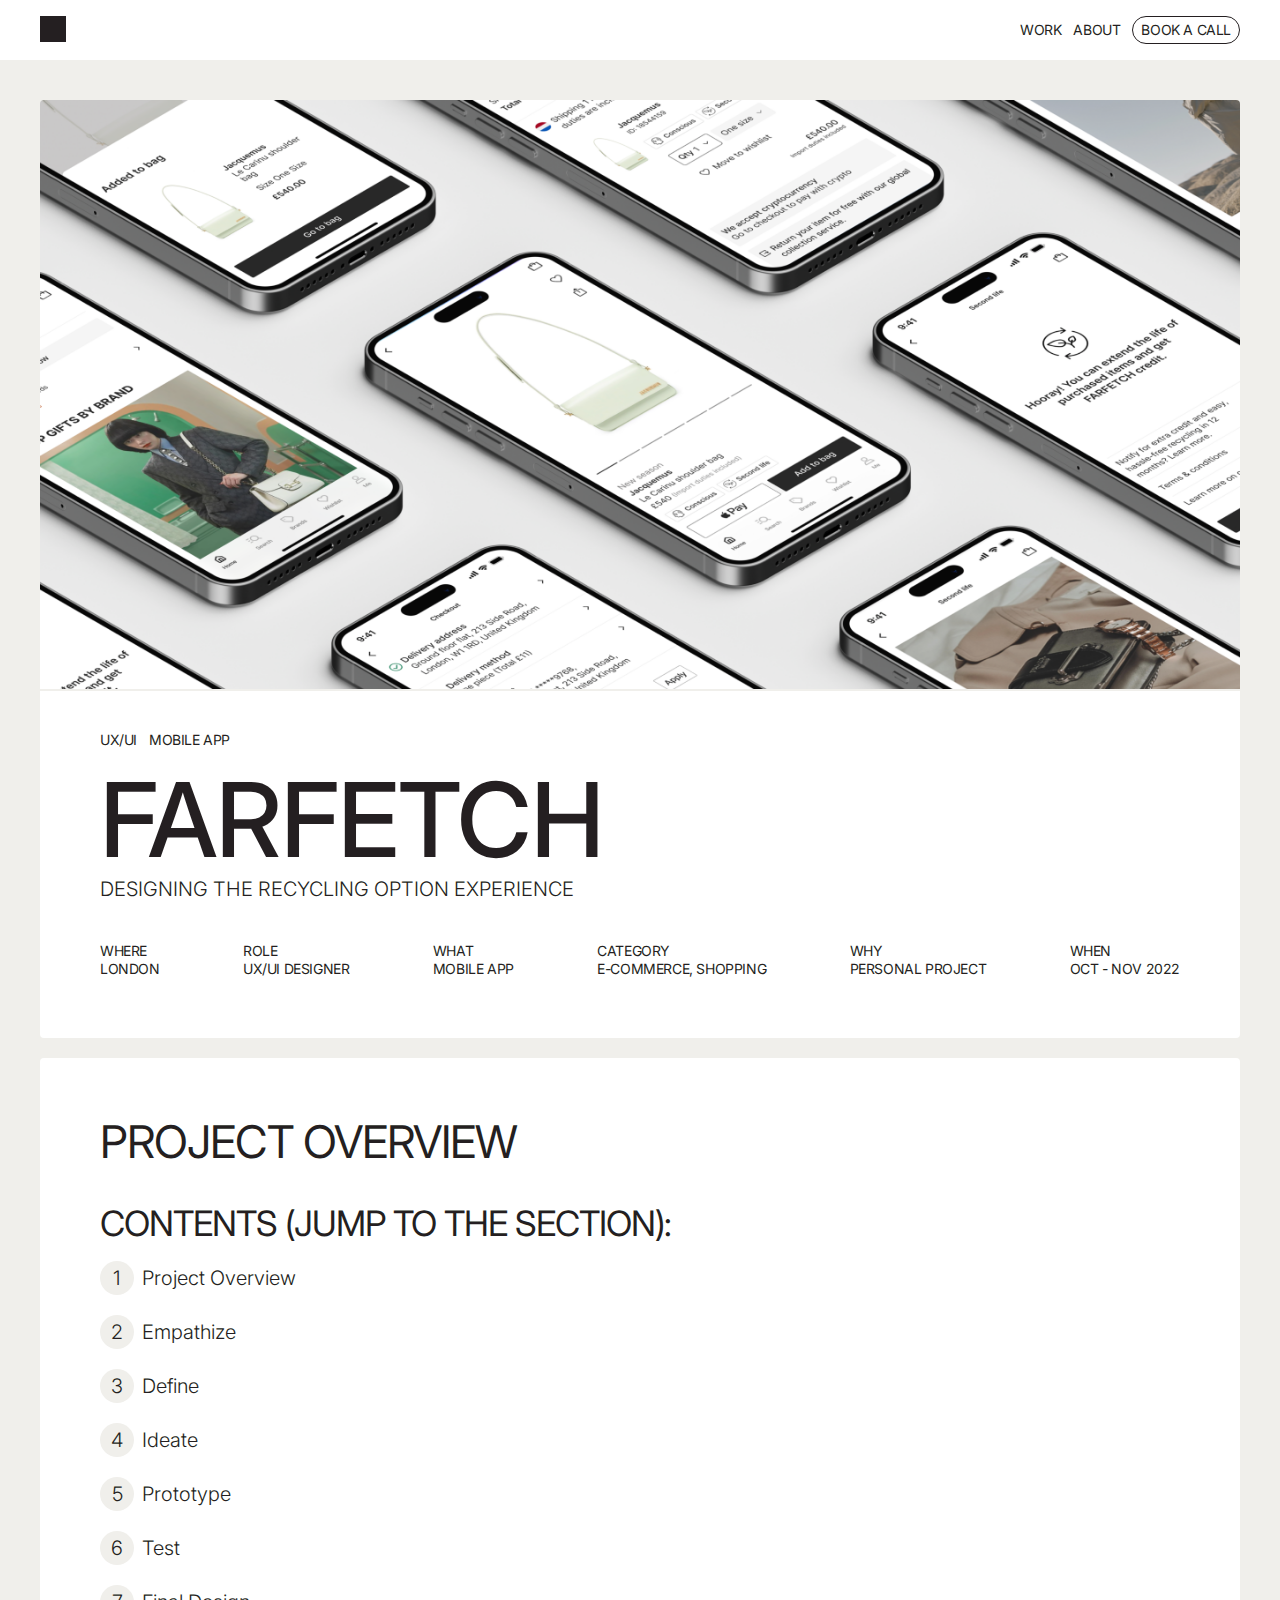
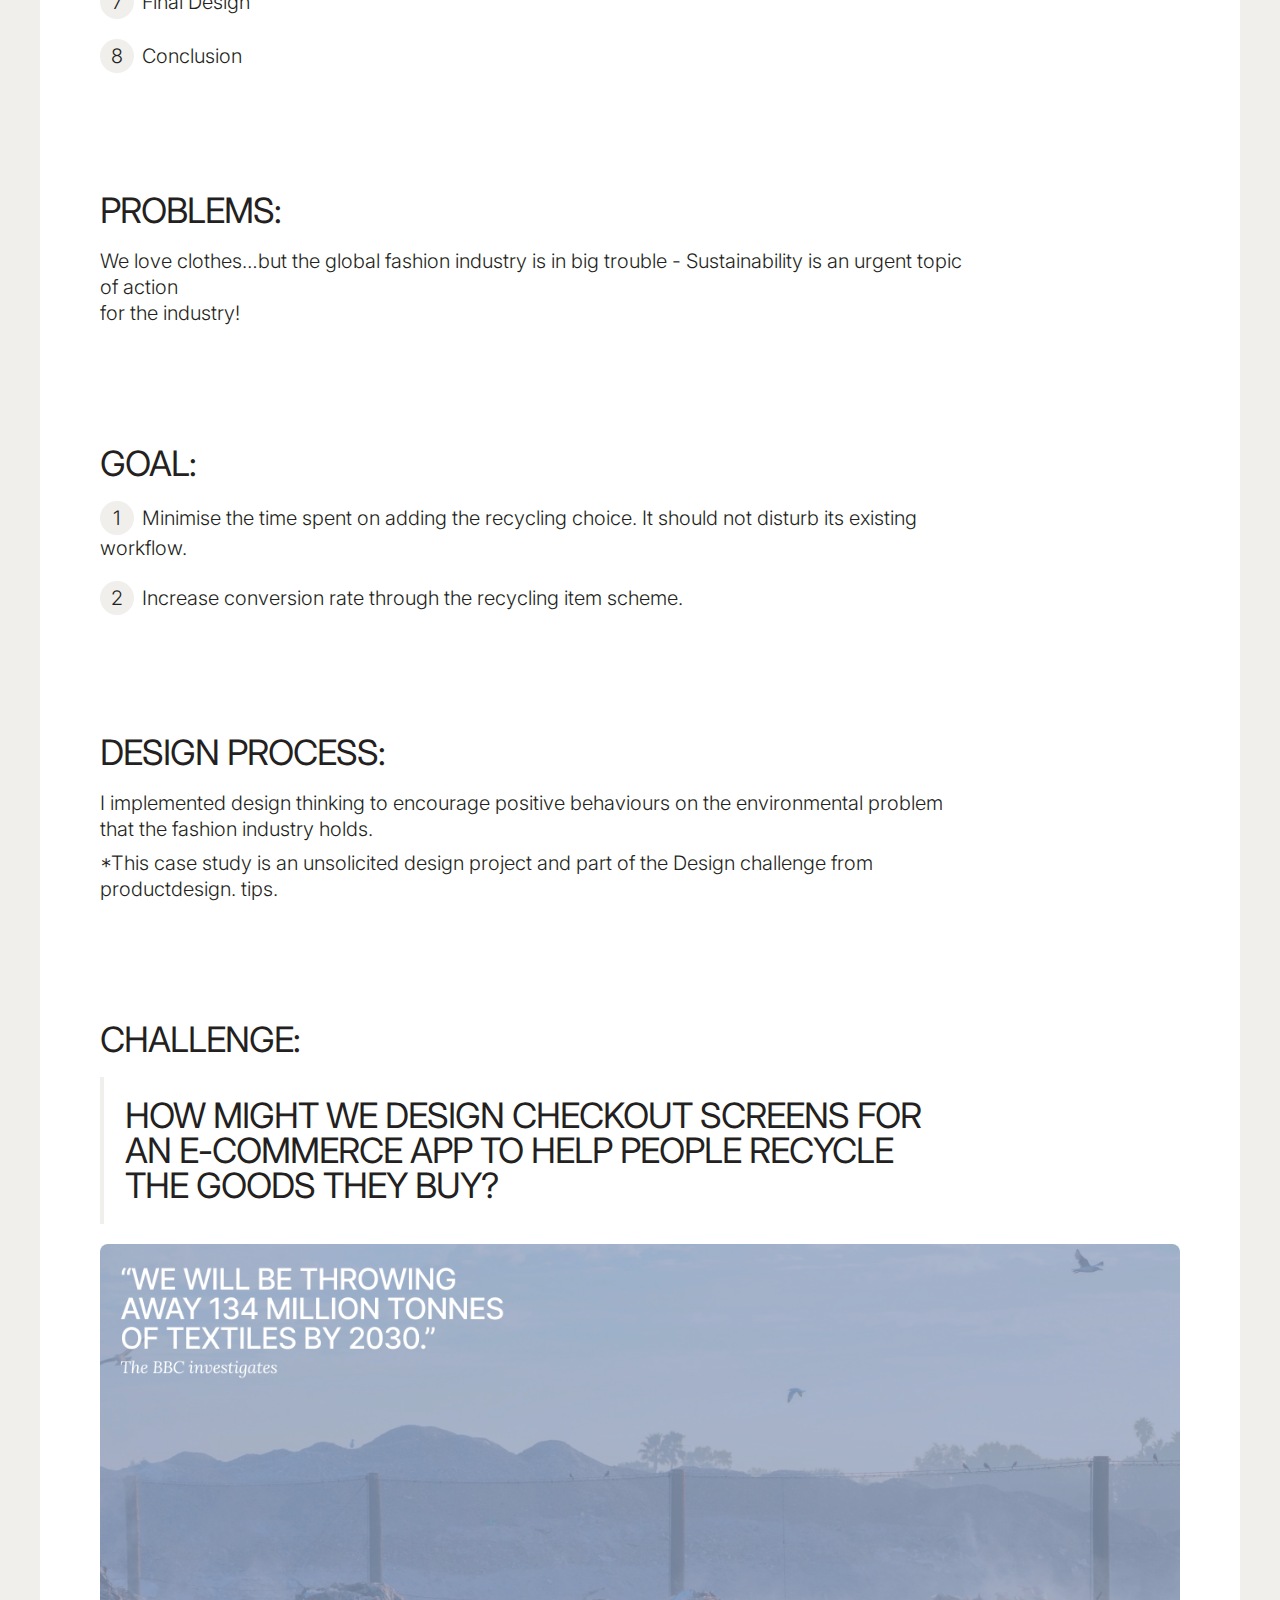
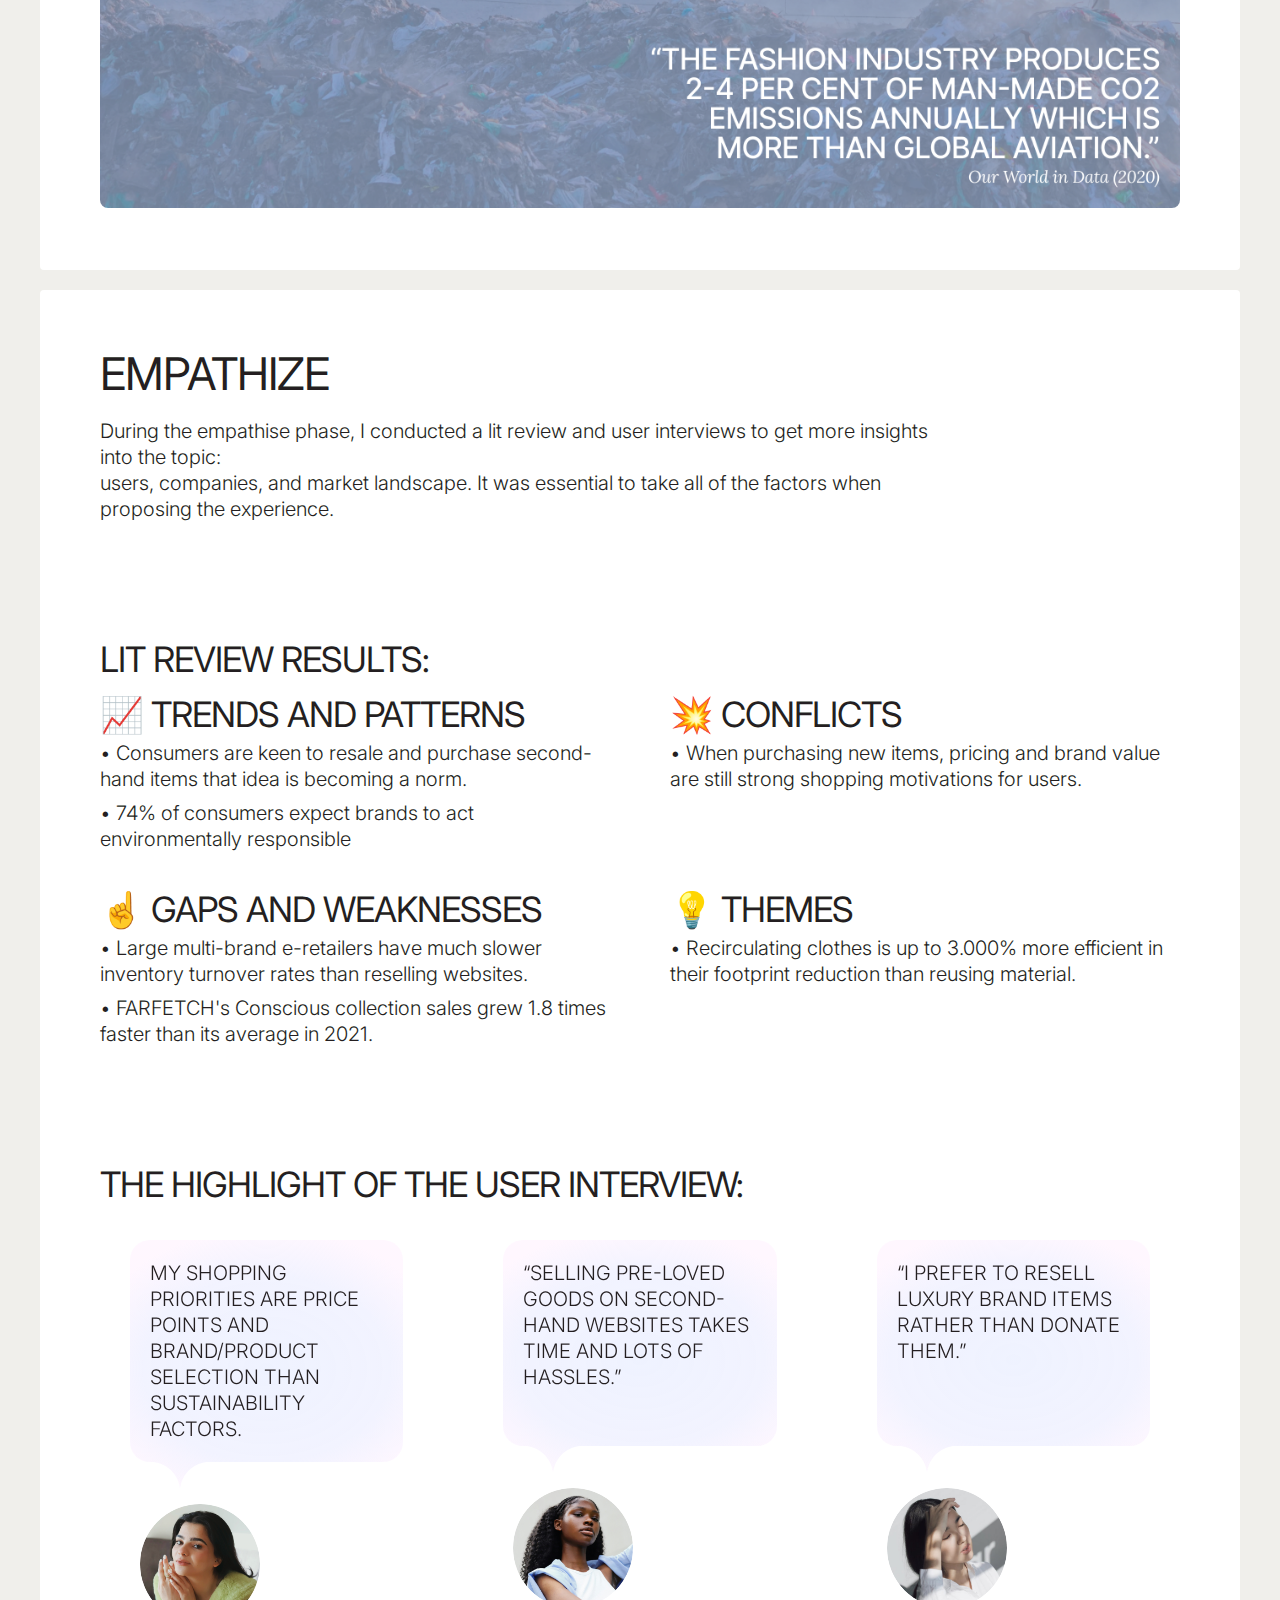
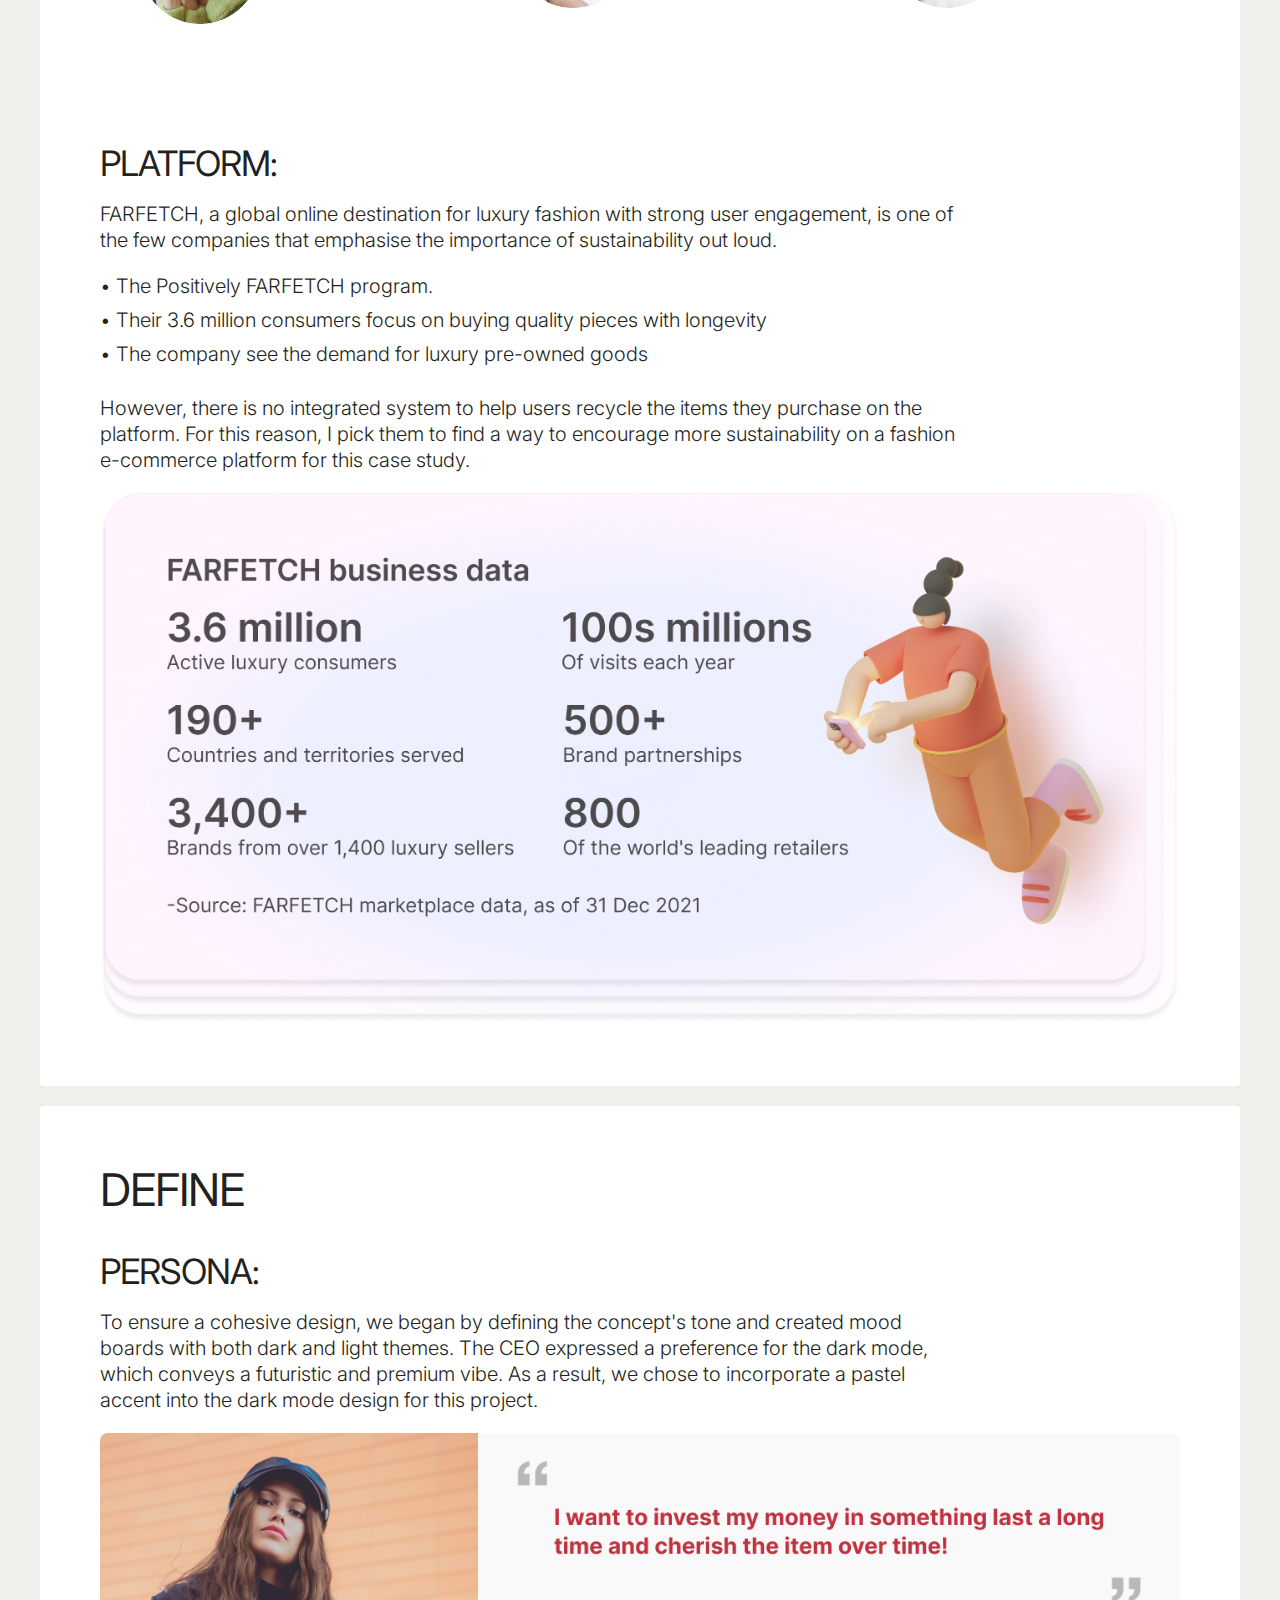
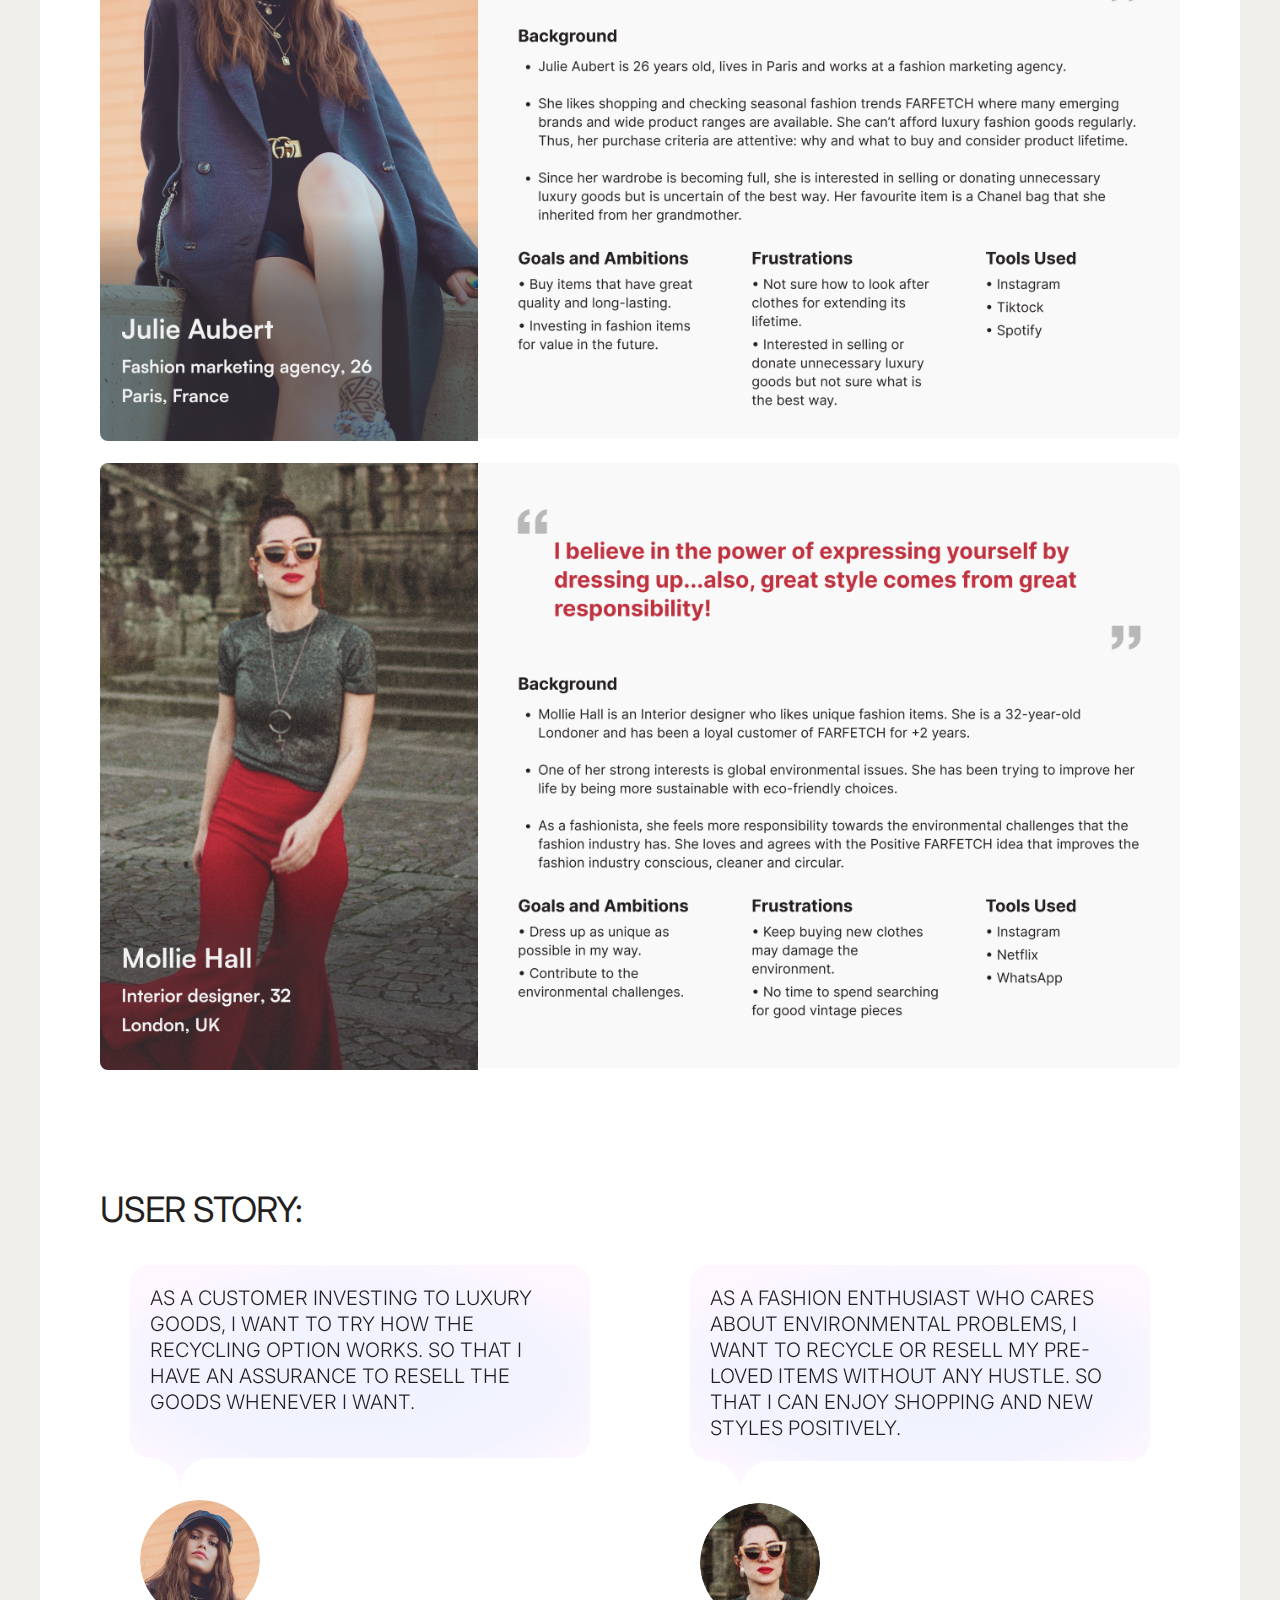
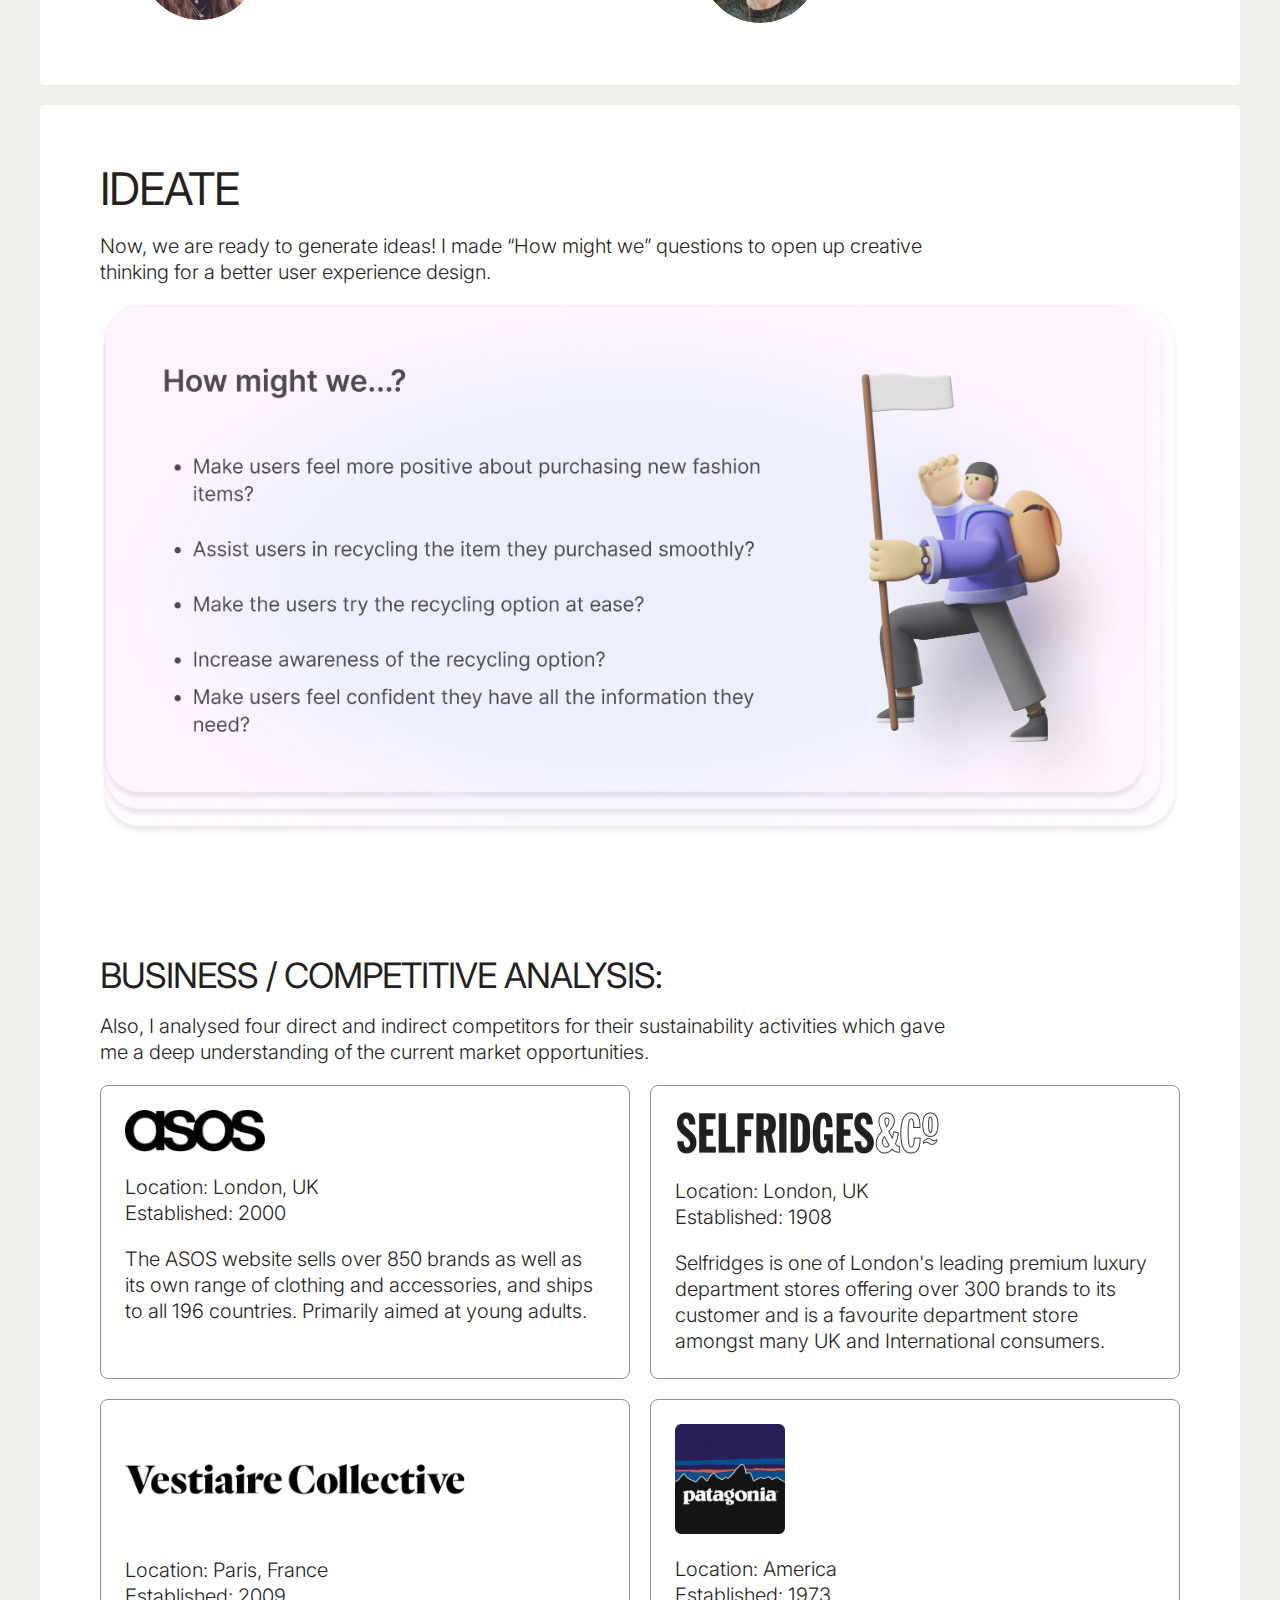
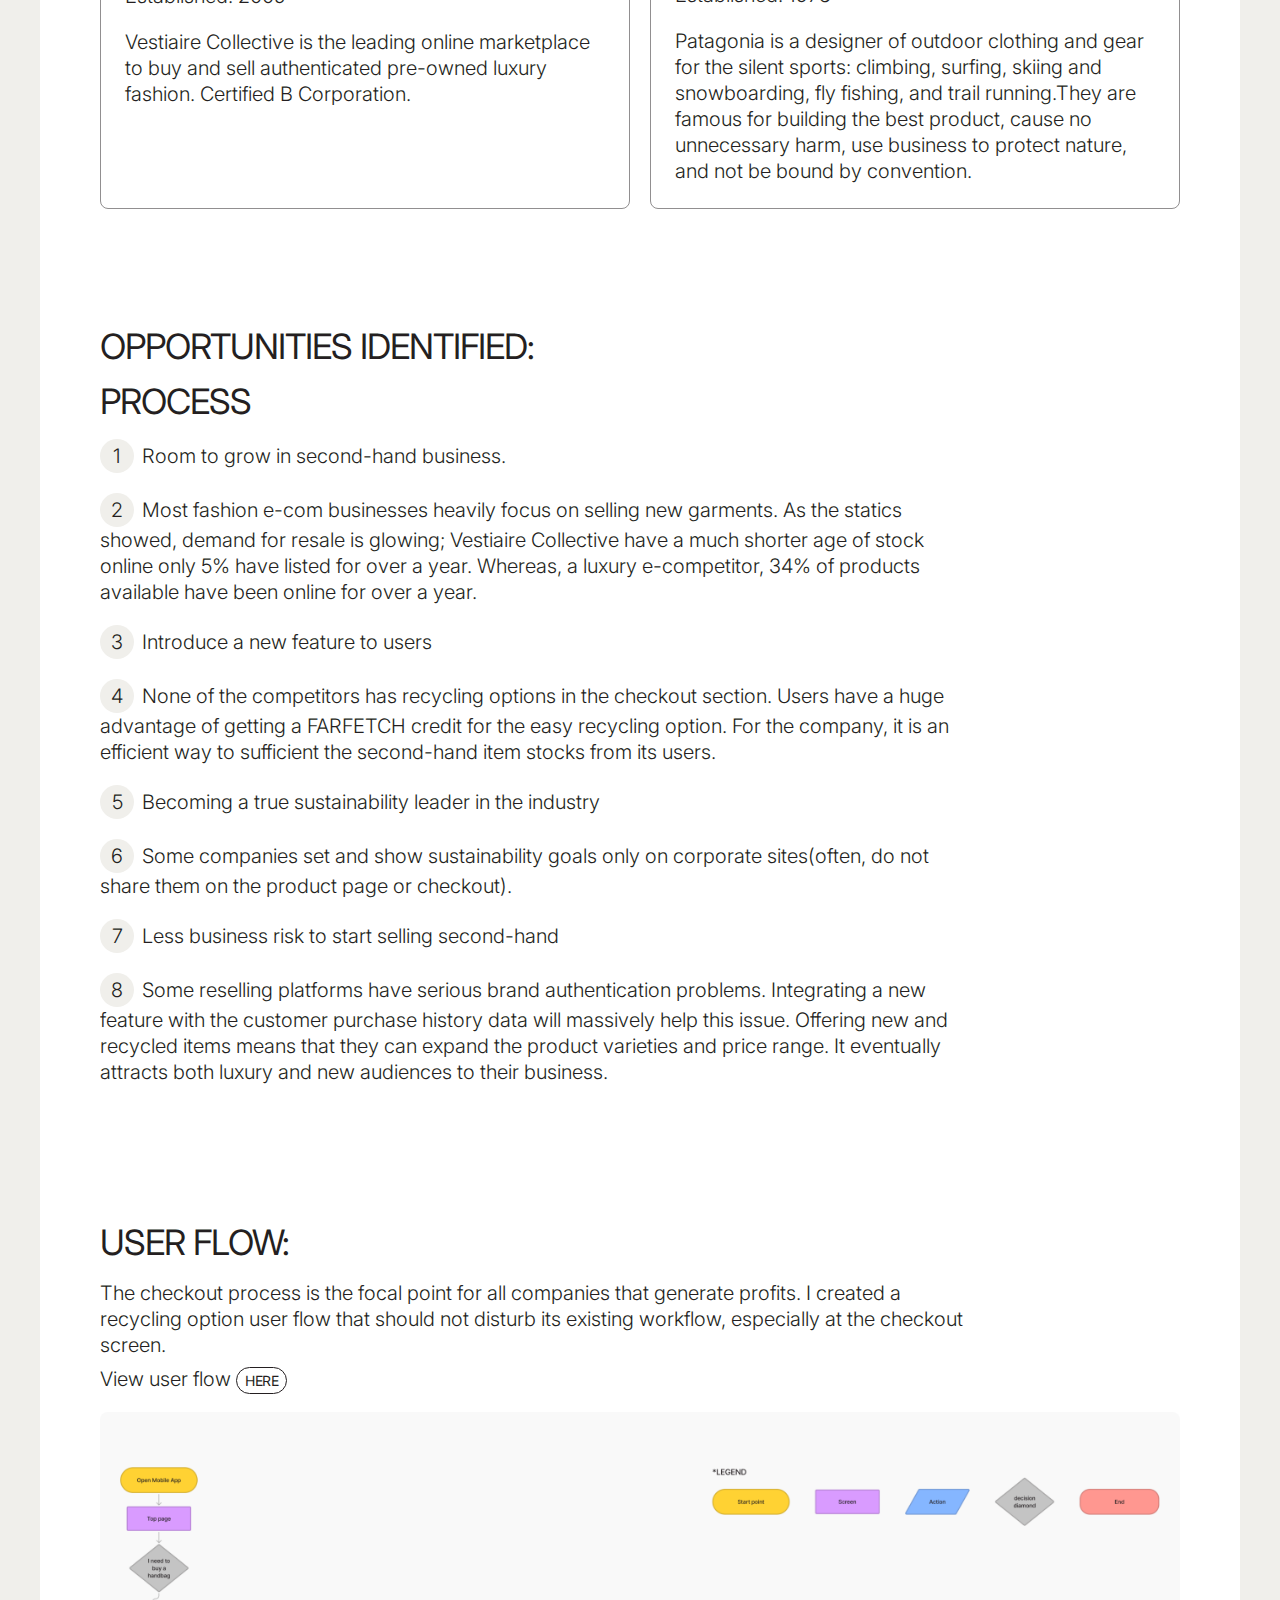
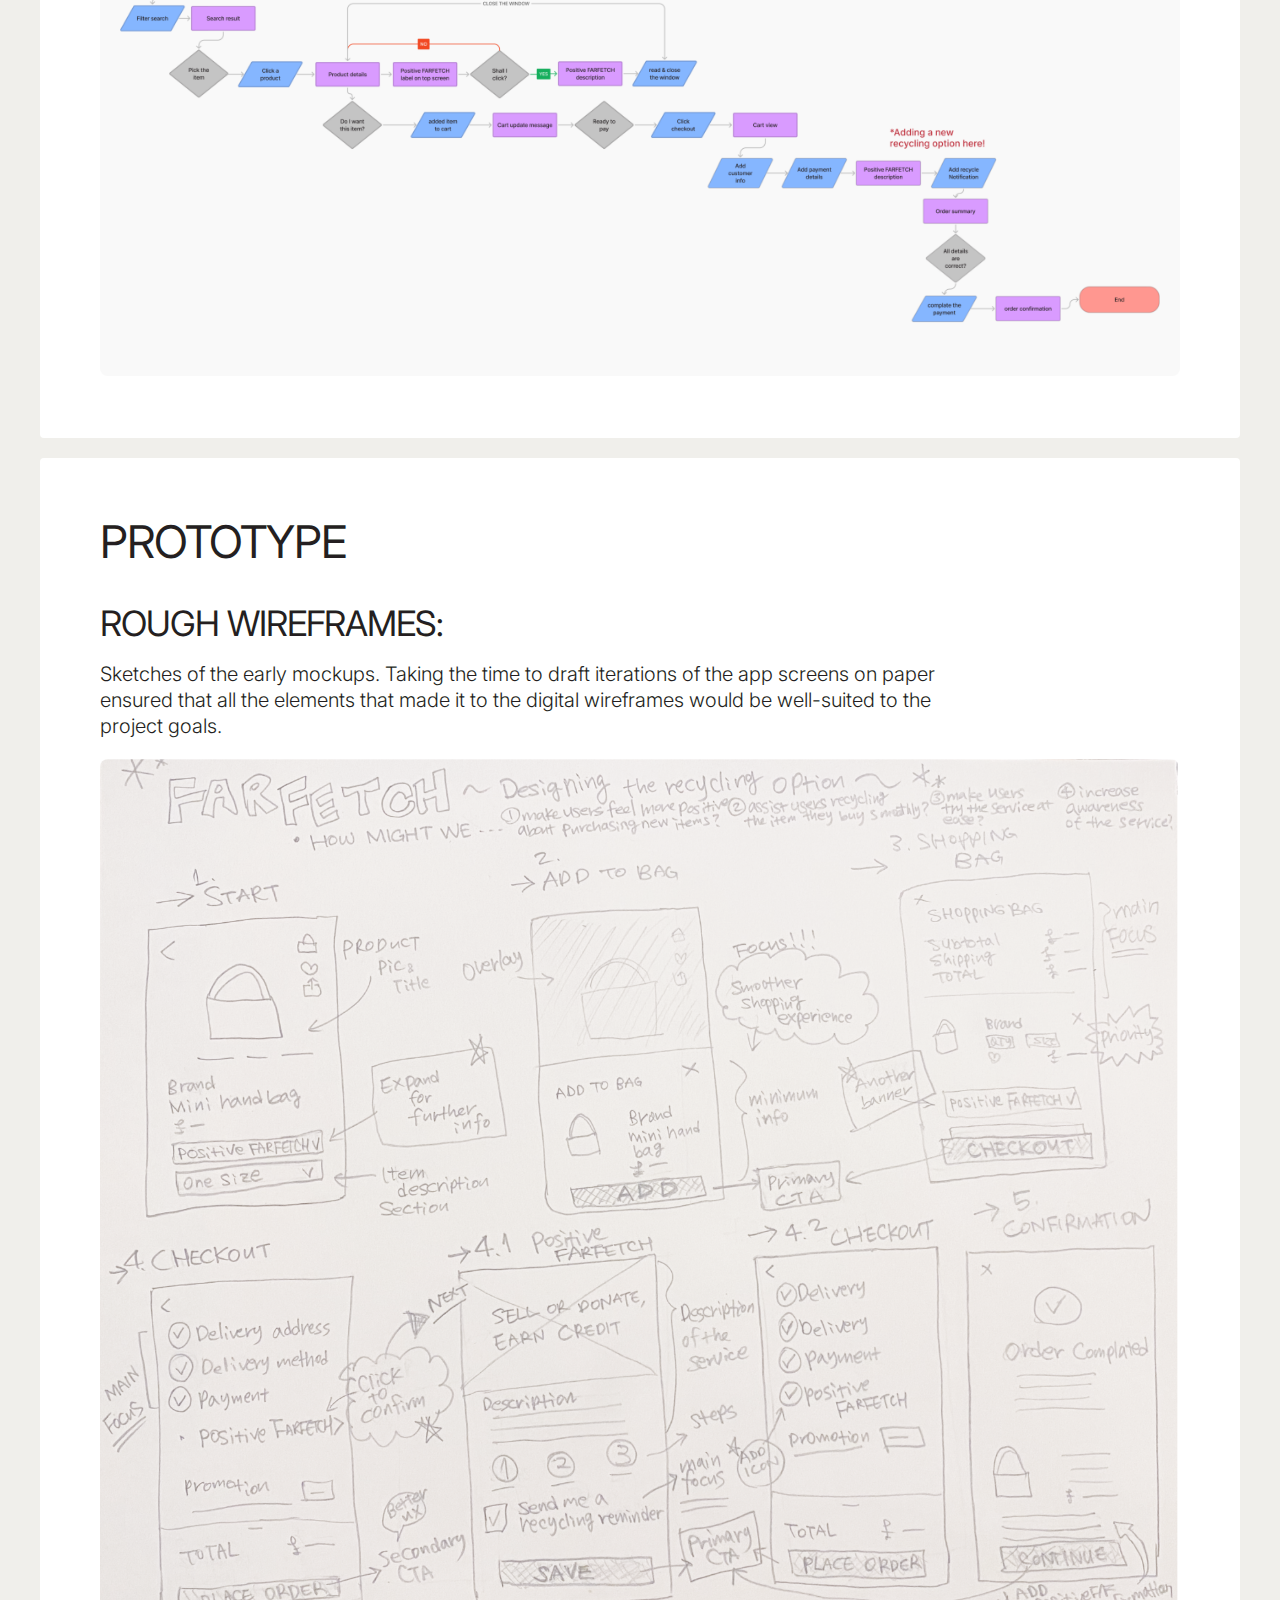
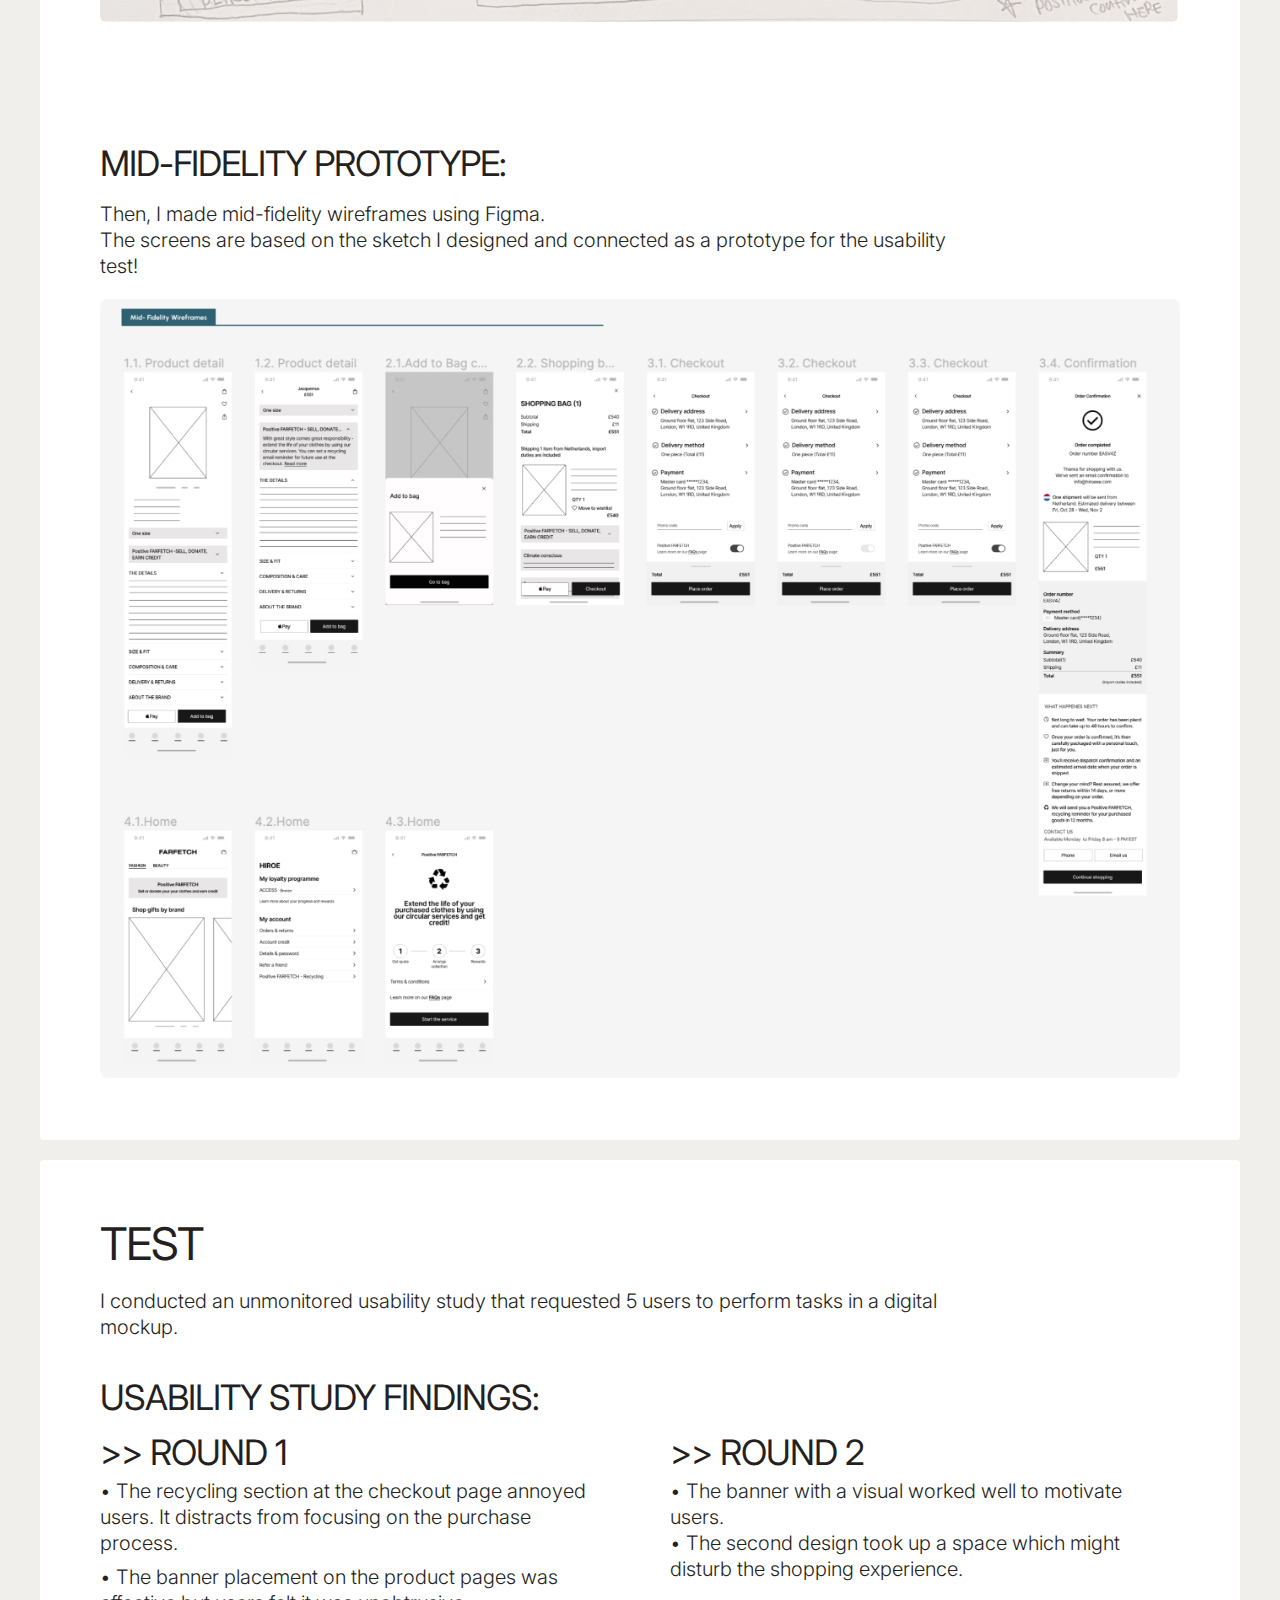
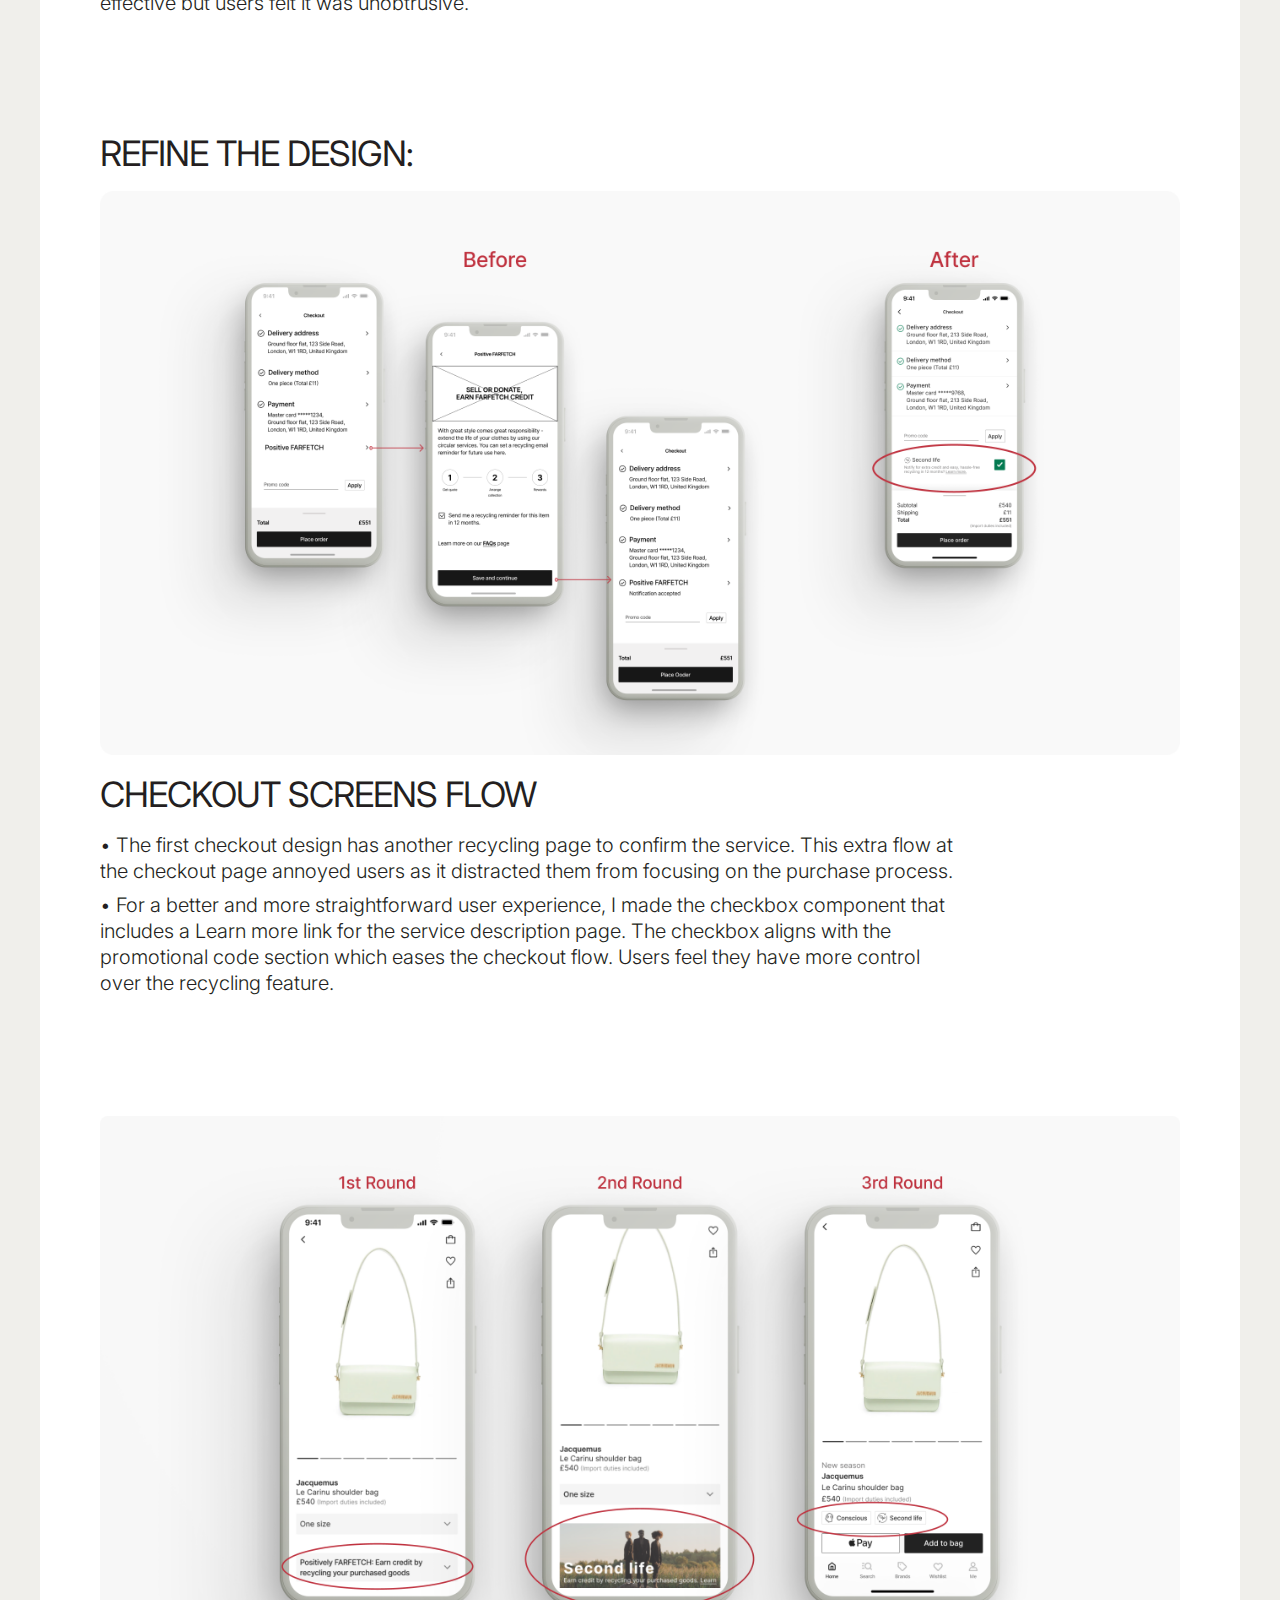
==== commit 2055f648: "space adjustments" ====
--- a/farfetch.html
+++ b/farfetch.html
@@ -20,56 +20,58 @@
         </ul>
     </div>
     <div class="main-wrapper">
-        <div class="hero-img">
-            <img src="ff/hero.png" alt="Farfetchcase study hero image">
-        </div>
-        <div class="section">
-            <div class="title-card">
-                <div class="tag text-s">
-                    <ul>
-                        <li>ux/ui</li>
-                        <li>mobile app</li>
-                    </ul>
-                </div>
-                <div class="desc-text">
-                    <div class="text-xl pad-xs-v">Farfetch</div>
-                    <p class="pad-m-v">Designing the recycling option experience</p>
-                </div>
-                <div class="case-sec-col">
-                    <div class="case-detail">
-                        <div class="case-text">
-                            <div class="text-s">Where</div>
-                            <div class="text-s">london</div>
-                        </div>
-                    </div>
-                    <div class="case-detail">
-                        <div class="case-text">
-                            <div class="text-s">Role</div>
-                            <div class="text-s">UX/UI Designer</div>
-                        </div>
-                    </div>
-                    <div class="case-detail">
-                        <div class="case-text">
-                            <div class="text-s">What</div>
-                            <div class="text-s">mobile app</div>
-                        </div>
-                    </div>
-                    <div class="case-detail">
-                        <div class="case-text">
-                            <div class="text-s">Category</div>
-                            <div class="text-s">E-commerce, Shopping</div>
-                        </div>
-                    </div>
-                    <div class="case-detail">
-                        <div class="case-text">
-                            <div class="text-s">Why</div>
-                            <div class="text-s">Personal project</div>
-                        </div>
-                    </div>
-                    <div class="case-detail">
-                        <div class="case-text">
-                            <div class="text-s">When</div>
-                            <div class="text-s">Oct - Nov 2022</div>
+        <div class="hero-container">
+            <div class="case-hero">
+                <img src="ff/hero.png" alt="Farfetchcase study hero image">
+            </div>
+            <div class="hero-section">
+                <div class="title-card">
+                    <div class="tag text-s">
+                        <ul>
+                            <li>ux/ui</li>
+                            <li>mobile app</li>
+                        </ul>
+                    </div>
+                    <div class="desc-text">
+                        <div class="text-xl pad-xs-v">Farfetch</div>
+                        <p class="pad-m-v">Designing the recycling option experience</p>
+                    </div>
+                    <div class="case-sec-col">
+                        <div class="case-detail">
+                            <div class="case-text">
+                                <div class="text-s">Where</div>
+                                <div class="text-s">london</div>
+                            </div>
+                        </div>
+                        <div class="case-detail">
+                            <div class="case-text">
+                                <div class="text-s">Role</div>
+                                <div class="text-s">UX/UI Designer</div>
+                            </div>
+                        </div>
+                        <div class="case-detail">
+                            <div class="case-text">
+                                <div class="text-s">What</div>
+                                <div class="text-s">mobile app</div>
+                            </div>
+                        </div>
+                        <div class="case-detail">
+                            <div class="case-text">
+                                <div class="text-s">Category</div>
+                                <div class="text-s">E-commerce, Shopping</div>
+                            </div>
+                        </div>
+                        <div class="case-detail">
+                            <div class="case-text">
+                                <div class="text-s">Why</div>
+                                <div class="text-s">Personal project</div>
+                            </div>
+                        </div>
+                        <div class="case-detail">
+                            <div class="case-text">
+                                <div class="text-s">When</div>
+                                <div class="text-s">Oct - Nov 2022</div>
+                            </div>
                         </div>
                     </div>
                 </div>
--- a/css/main.css
+++ b/css/main.css
@@ -52,11 +52,11 @@
 
 .navbar {
     width: 100%;
-    height: 50px;
+    height: 60px;
     position: sticky;
     top: 0;
     left: 0;
-    padding: 12px 24px;
+    padding: 16px 40px;
     background-color: #ffffff;
 }
 
@@ -131,7 +131,7 @@
 }
 
 .comment {
-    padding-bottom: 24px;
+    padding-bottom: 20px;
 }
 
 .comment >div {
@@ -212,7 +212,7 @@
 }
 
 .work-container {
-    padding: 180px 24px;
+    padding: 180px 40px;
     text-transform: uppercase;
     overflow: auto;
 }
@@ -239,7 +239,7 @@
 }
 
 .about-container {
-    padding: 0px 24px 180px;
+    padding: 0px 40px 180px;
     text-transform: uppercase;
     display: flex;
 }
@@ -276,12 +276,12 @@
 }
 
 footer {
-    padding: 180px 24px 40px 24px;
+    padding: 180px 40px 40px 40px;
     overflow: hidden;
 }
 
 .desc-text {
-    padding-top: 20px;
+    padding-top: 40px;
     text-transform: uppercase;
 }
 
@@ -309,7 +309,13 @@
 }
 
 .main-wrapper {
-    padding: 40px 24px;
+    padding: 40px;
+}
+
+.case-hero img {
+    width: 100%;
+    height: auto;
+    border-radius: 4px 4px 0 0;
 }
 
 .hero-img img {
@@ -370,10 +376,17 @@
     text-transform: uppercase;
 }
 
+.hero-section {
+    background-color: #ffffff;
+    padding: 40px 60px 60px 60px;
+    margin-bottom: 20px;
+    border-radius: 0 0 4px 4px;
+}
+
 .section {
     background-color: #ffffff;
-    padding: 40px 40px;
-    margin-bottom: 24px;
+    padding: 60px;
+    margin-bottom: 20px;
     border-radius: 4px;
 }
 
@@ -703,6 +716,43 @@
         align-items: flex-start;
     }
 
+    .case-sec-col {
+        display: flex;
+        justify-content: space-between;
+        align-items: baseline;
+        gap: 20px;
+        flex-direction: column;
+    }
+
+    .main-wrapper {
+        padding: 24px;
+    }
+
+    .hero-section {
+        padding: 40px 24px 40px 24px;
+    }
+
+    .section {
+        padding: 24px;
+    }
+
+    footer {
+        padding: 180px 24px 40px 24px;
+        overflow: hidden;
+    }
+
+    .contact-text {
+        display: flex;
+        flex-direction: column;
+        gap: 20px;
+    }
+
+    .social-box {
+        display: flex;
+        flex-direction: column;
+        gap: 20px;
+    }
+
 }
 
 @media screen and (max-width: 600px) {
@@ -717,6 +767,8 @@
 
     .case-box .col {
         width: 100%;
+        padding-left: 0;
+        padding-top: 20px;
     }
 
     .pad-xs-v {
@@ -730,6 +782,7 @@
     .about-container {
         display: flex;
         flex-direction: column;
+        padding: 0px 24px 180px;
     }
 
     .col {
@@ -748,6 +801,19 @@
         font-size: 111px;
     }
 
+    .navbar {
+        padding: 16px 24px;
+    }
+
+    .work-container {
+        padding: 180px 24px;
+    }
+
+    footer {
+        padding: 180px 24px 40px 24px;
+        overflow: hidden;
+    }
+
     .desc-text {
         padding-bottom: 48px;
         width: 100%;
@@ -793,7 +859,7 @@
     .case-cards {
         display: flex;
         justify-content: space-between;
-        gap: 40px;
+        gap: 60px;
         flex-direction: column;
     }
 
@@ -848,12 +914,22 @@
         margin: 0;
     }
 
-
-}
-
-
-
-
-
-
-
+    .main-wrapper {
+        padding: 24px;
+    }
+
+    .hero-section {
+        padding: 40px 24px 40px 24px;
+    }
+
+    .section {
+        padding: 24px;
+    }
+}
+
+
+
+
+
+
+
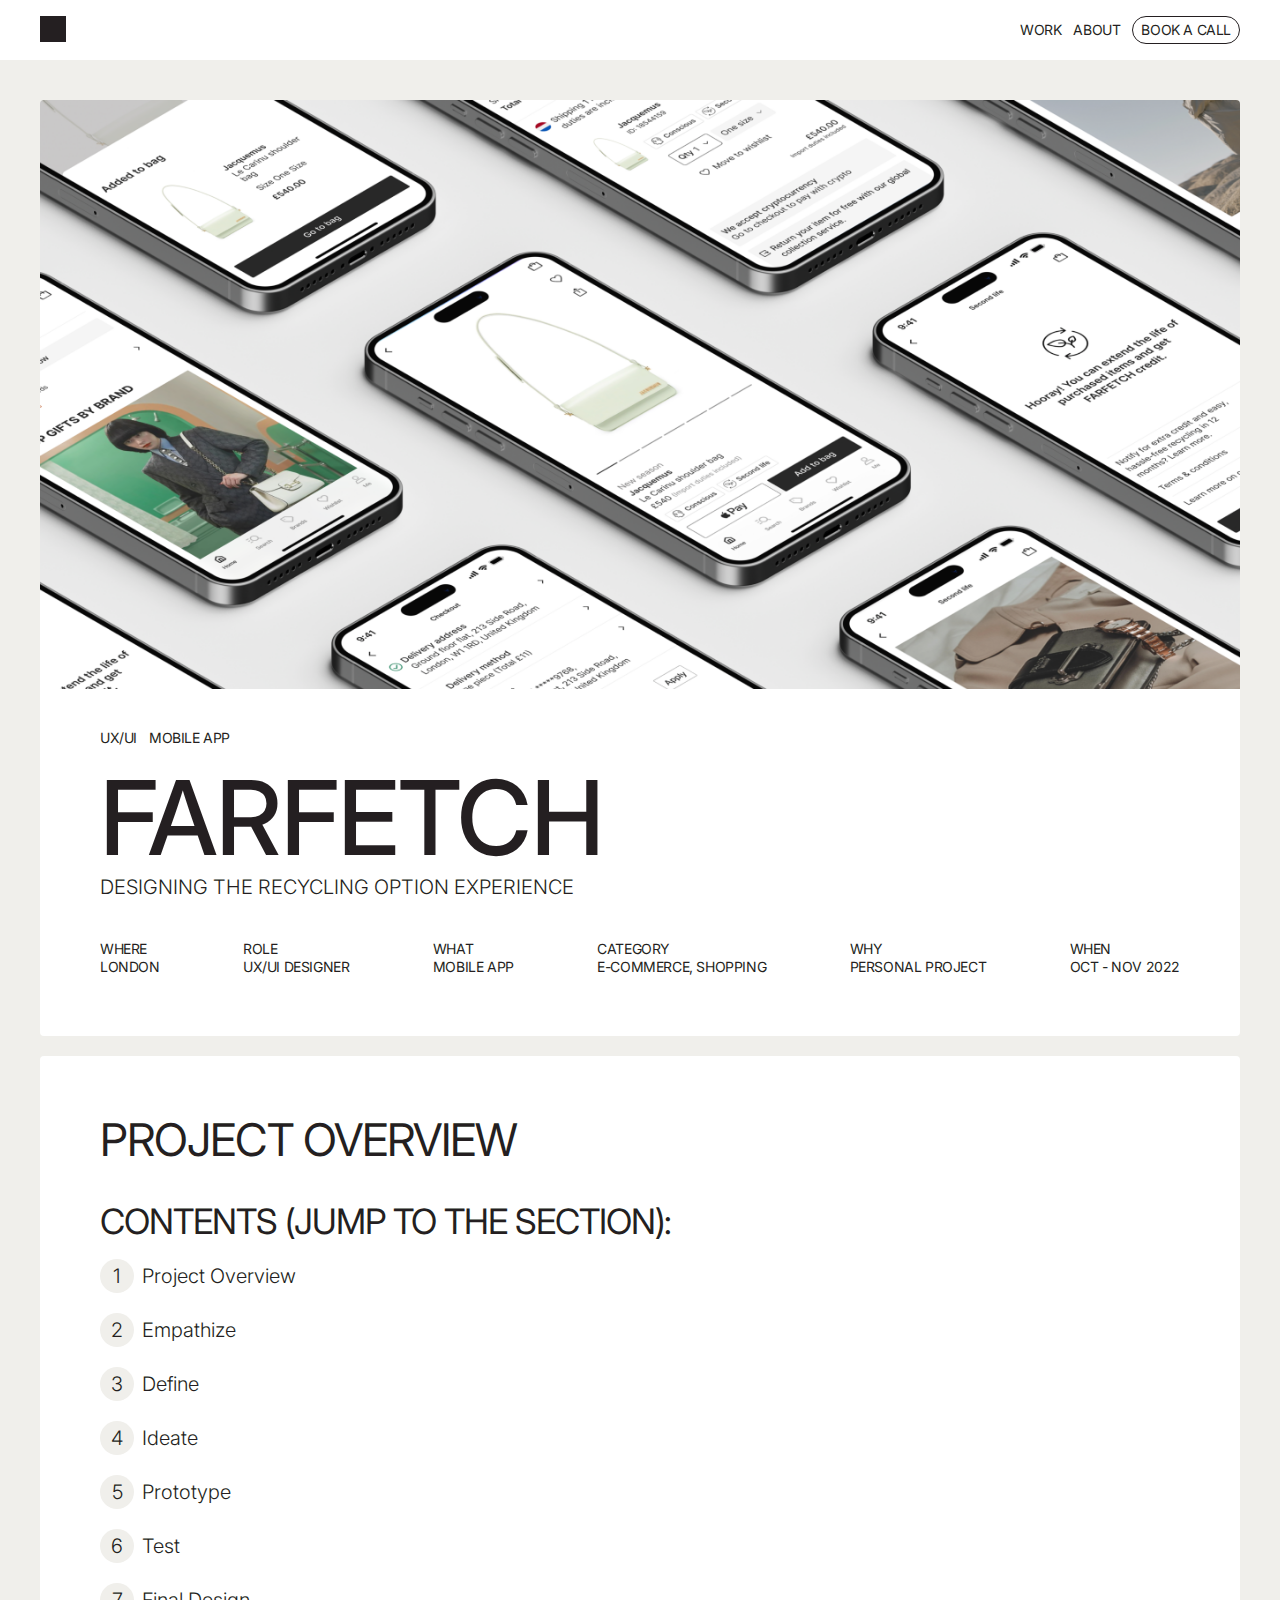
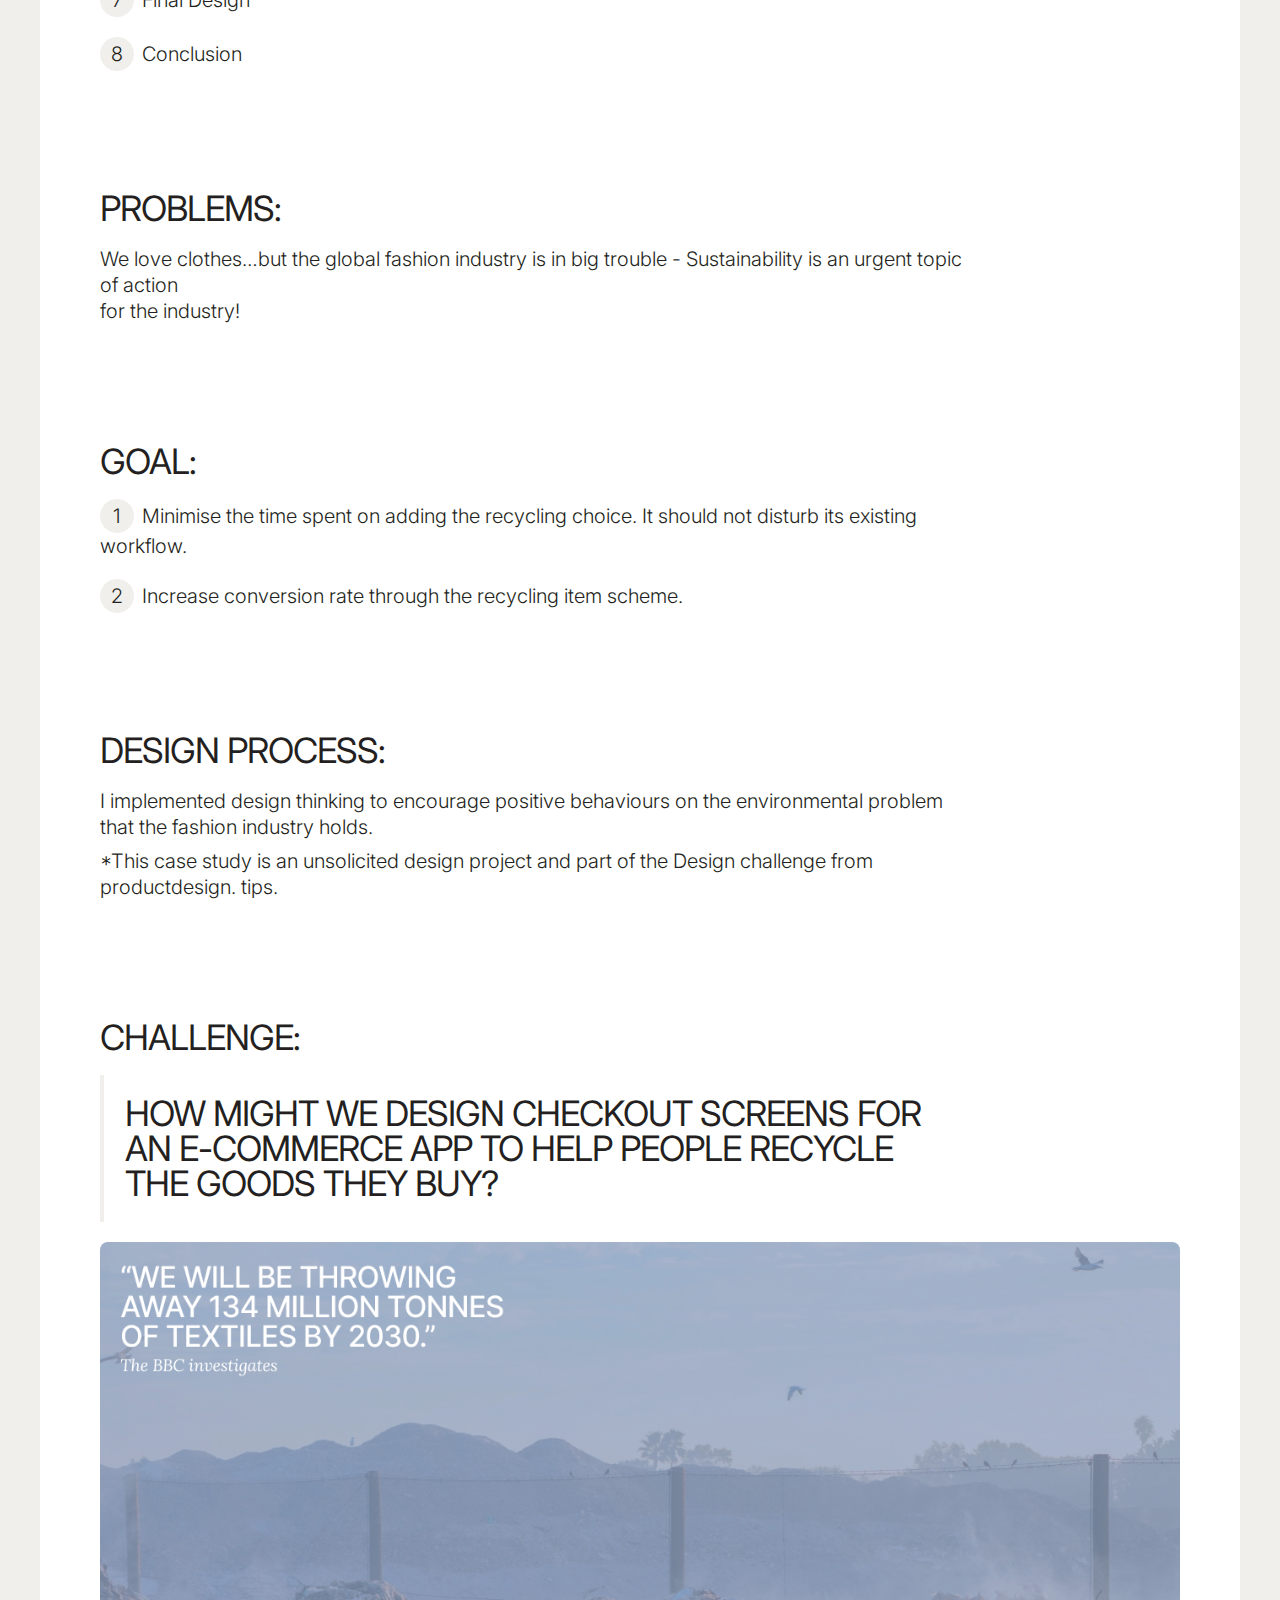
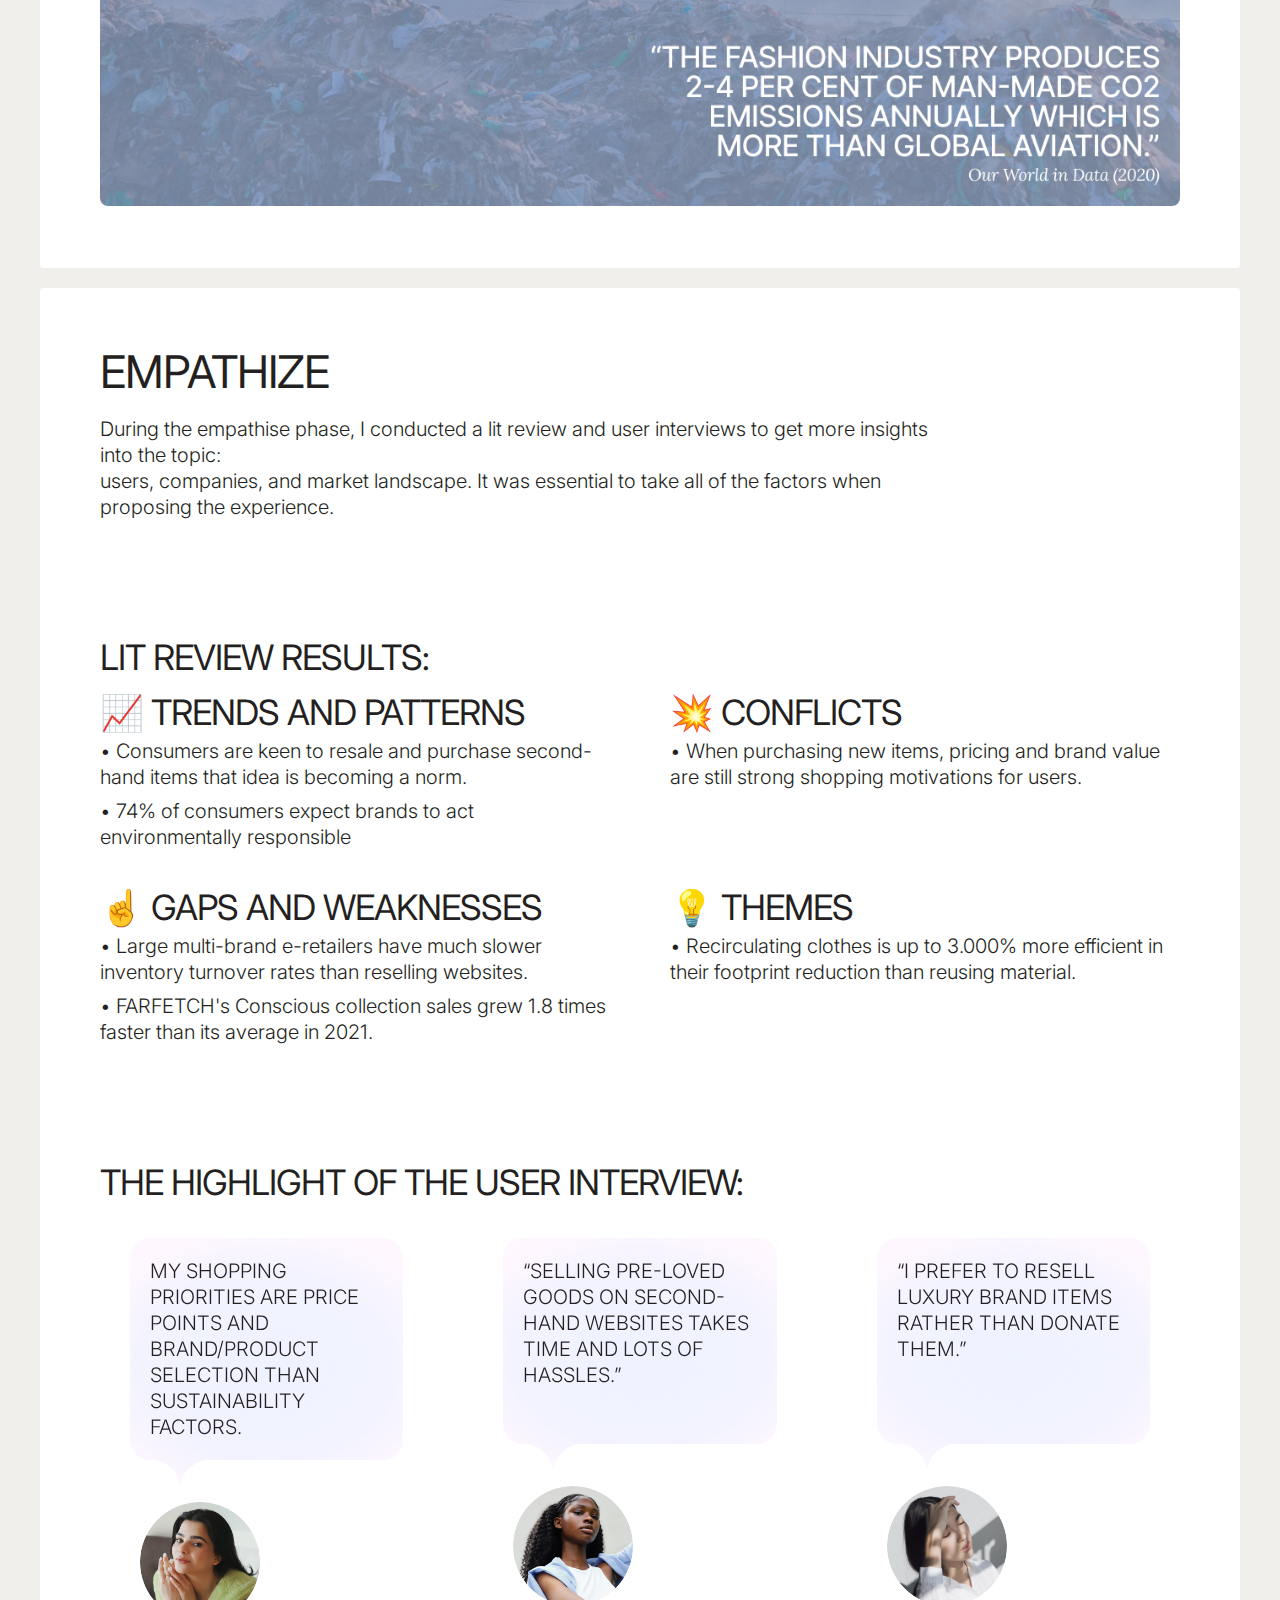
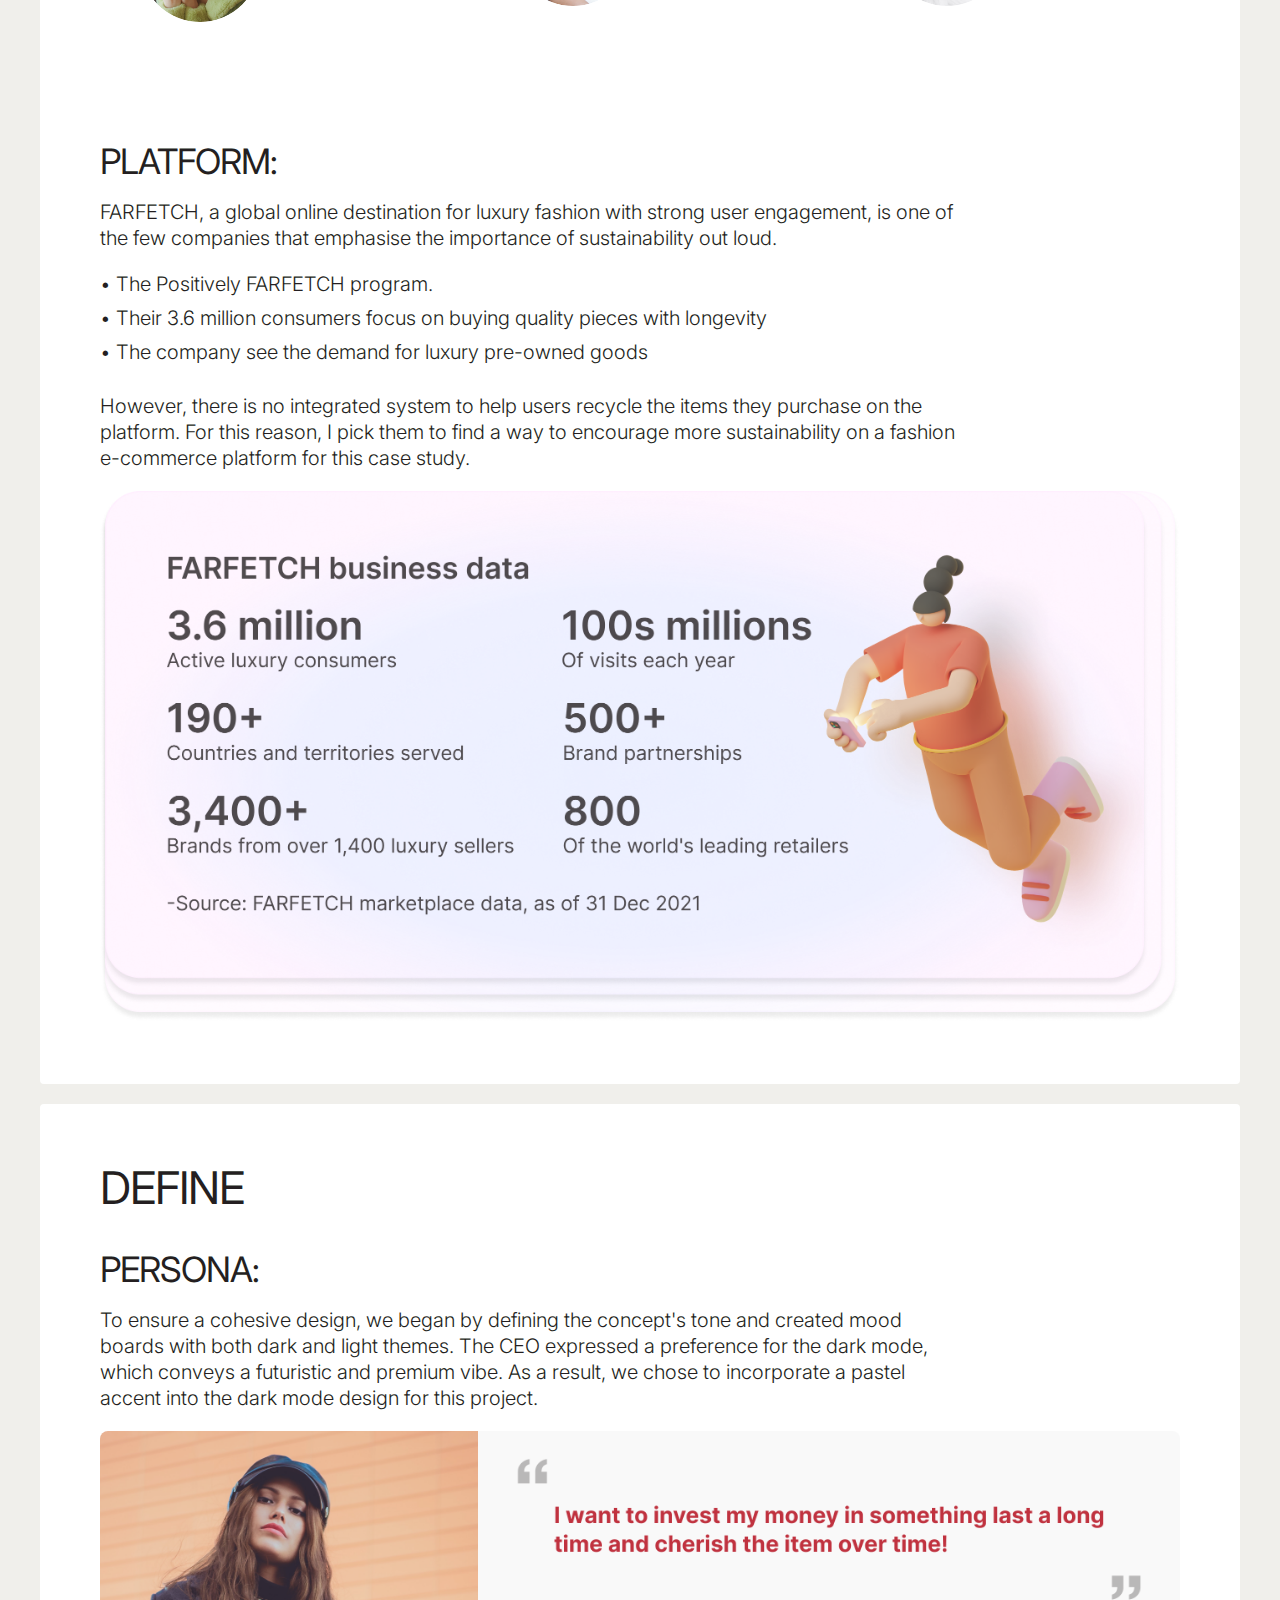
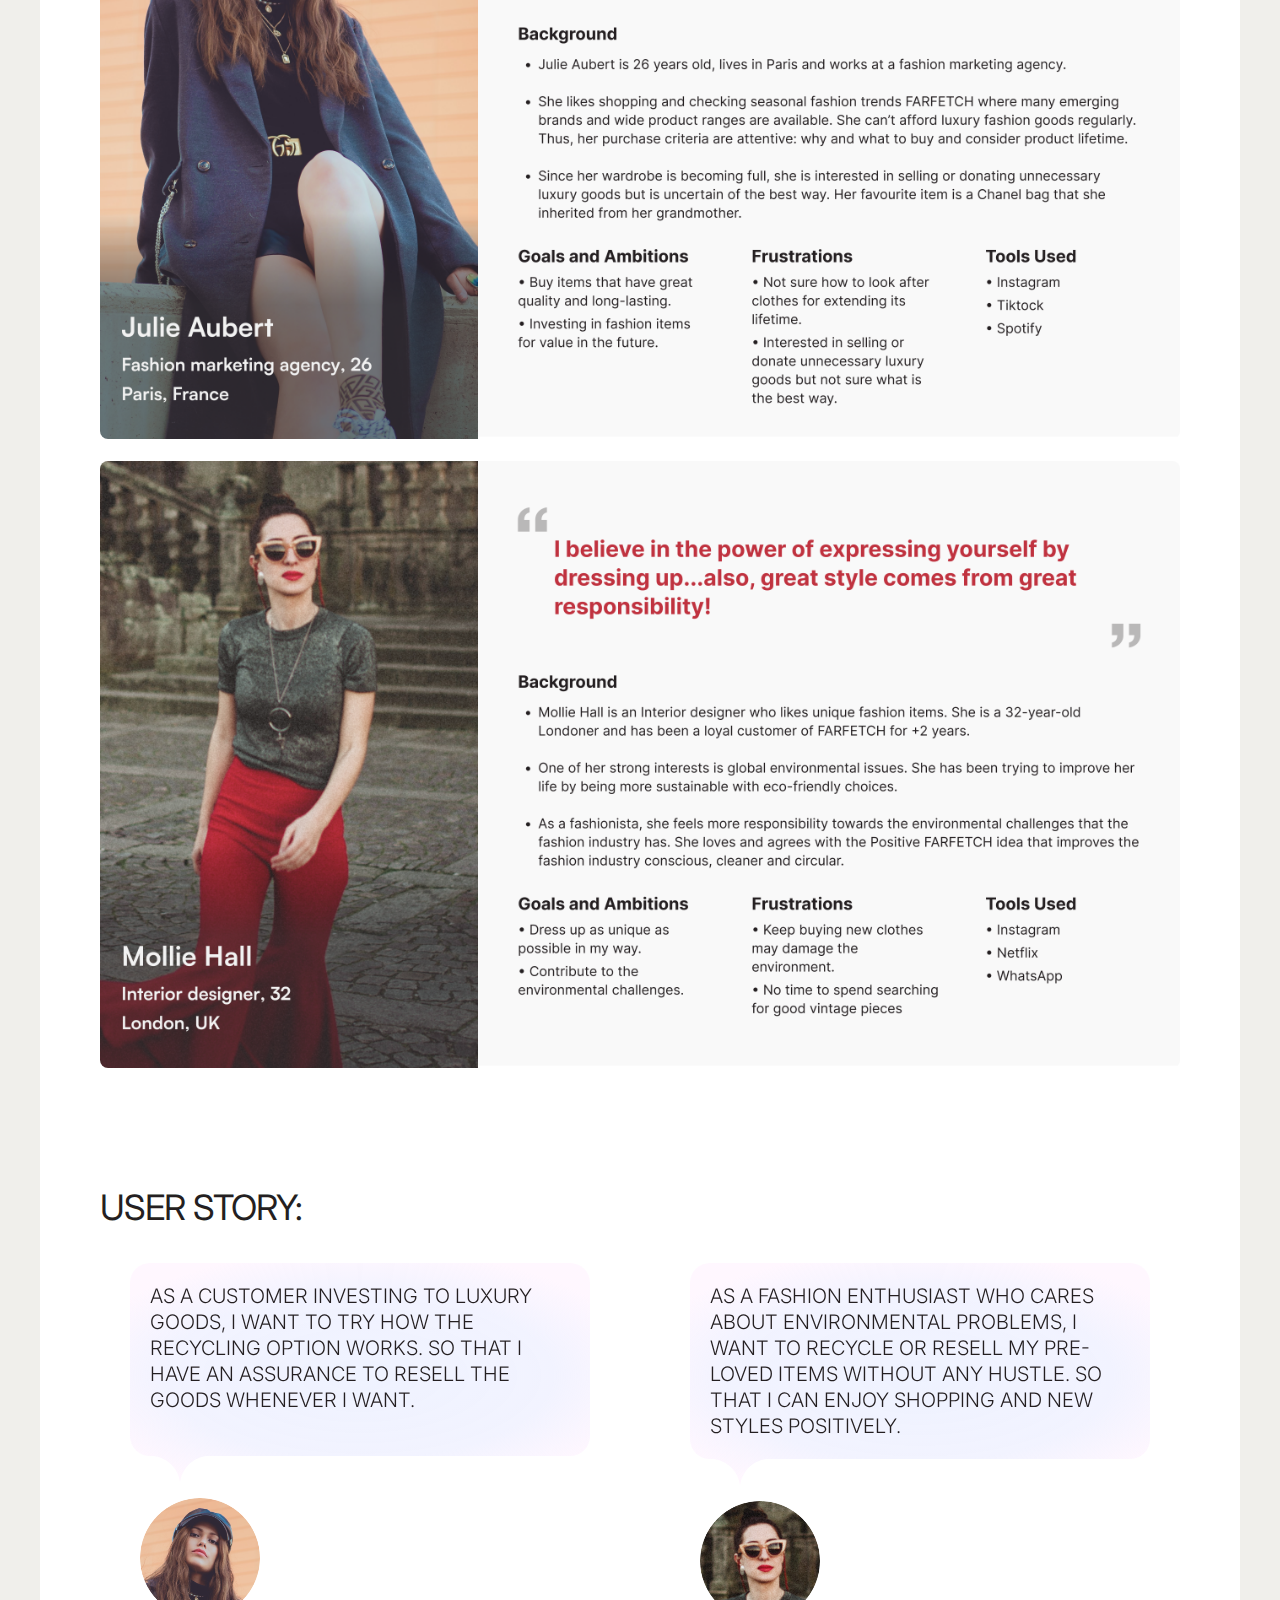
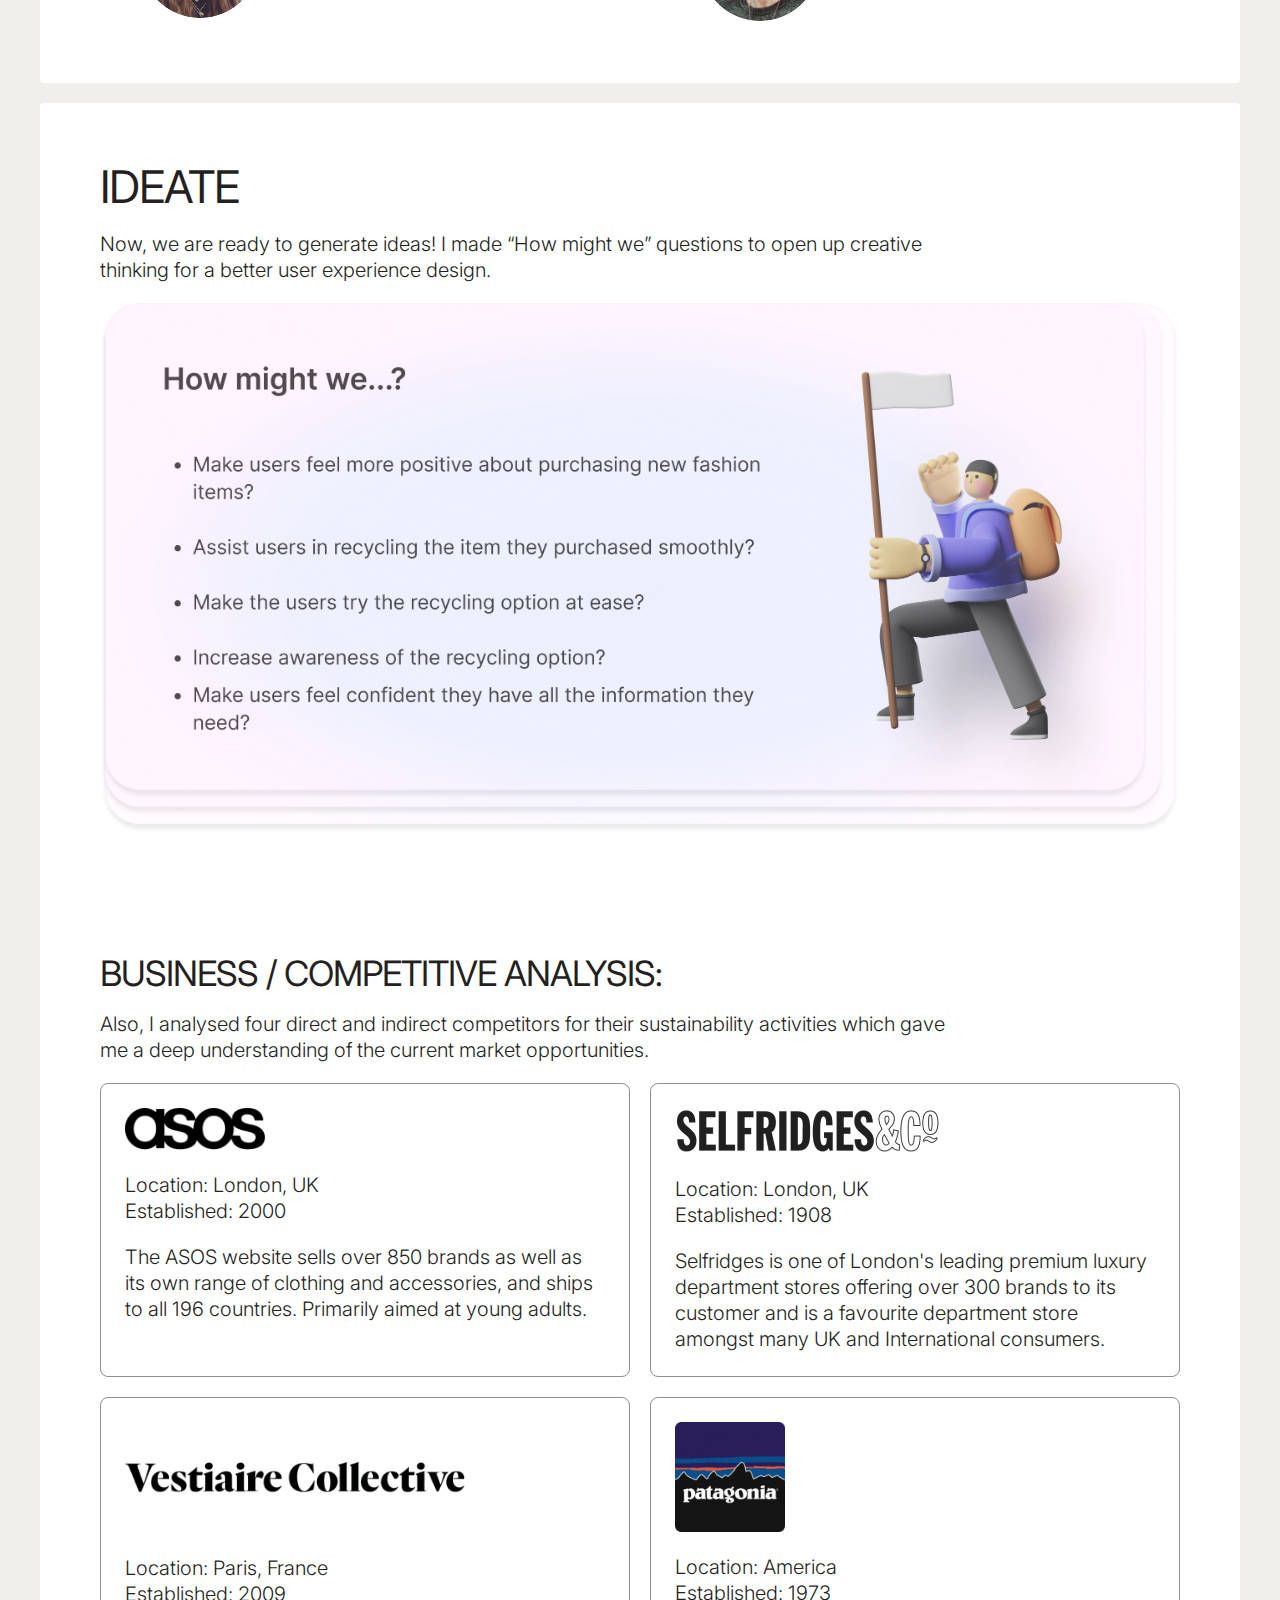
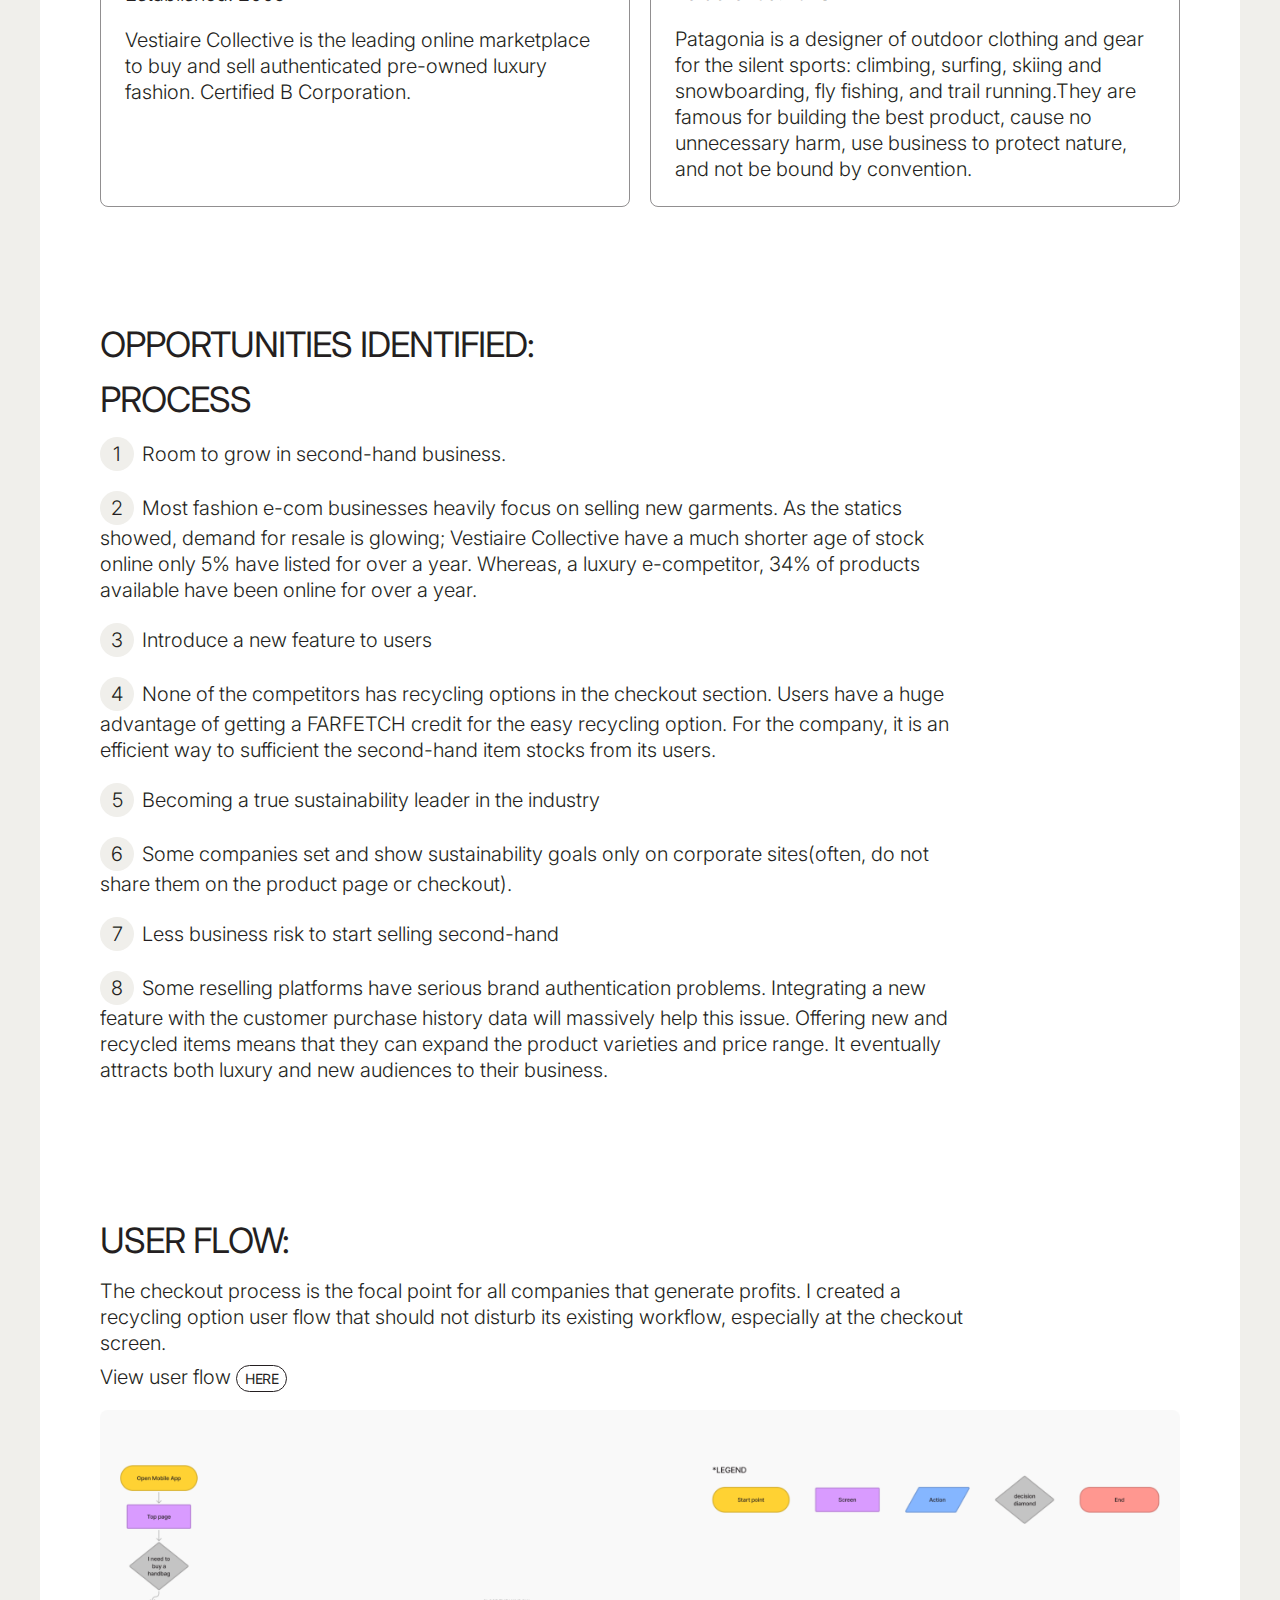
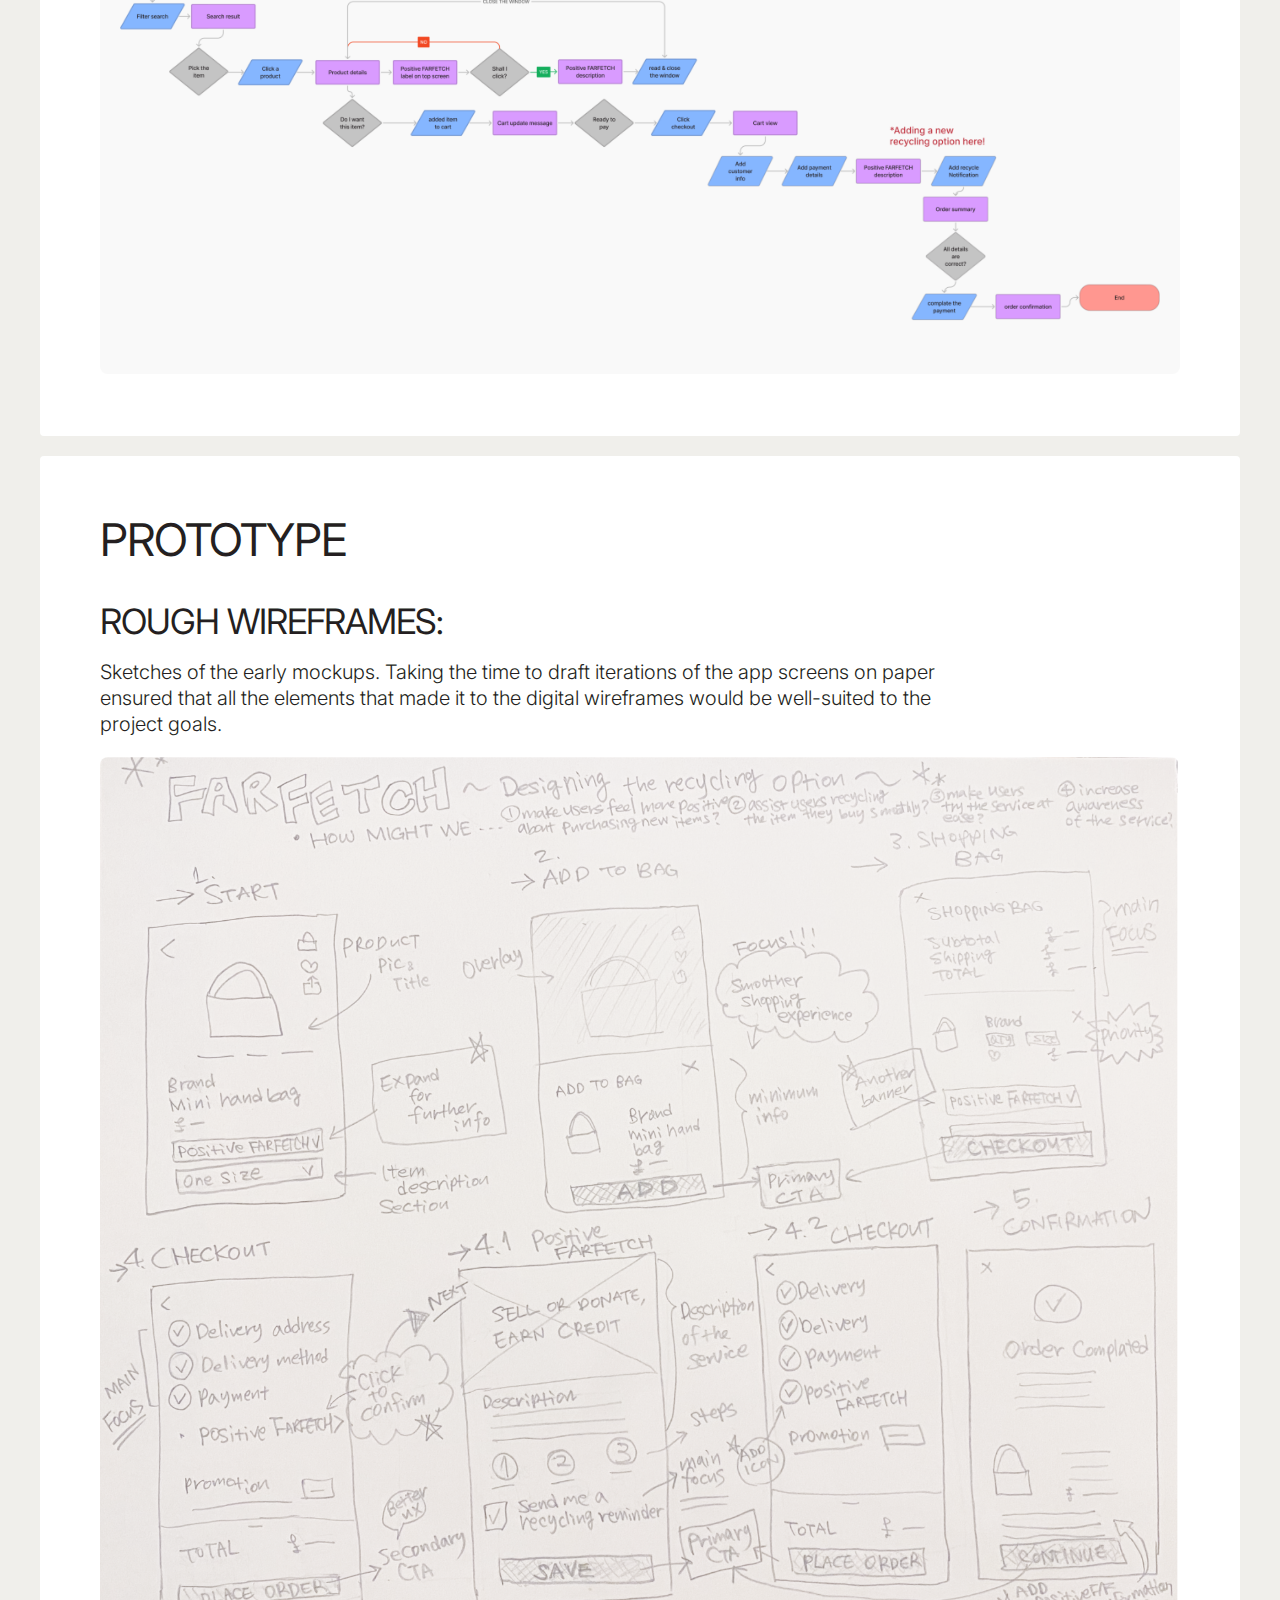
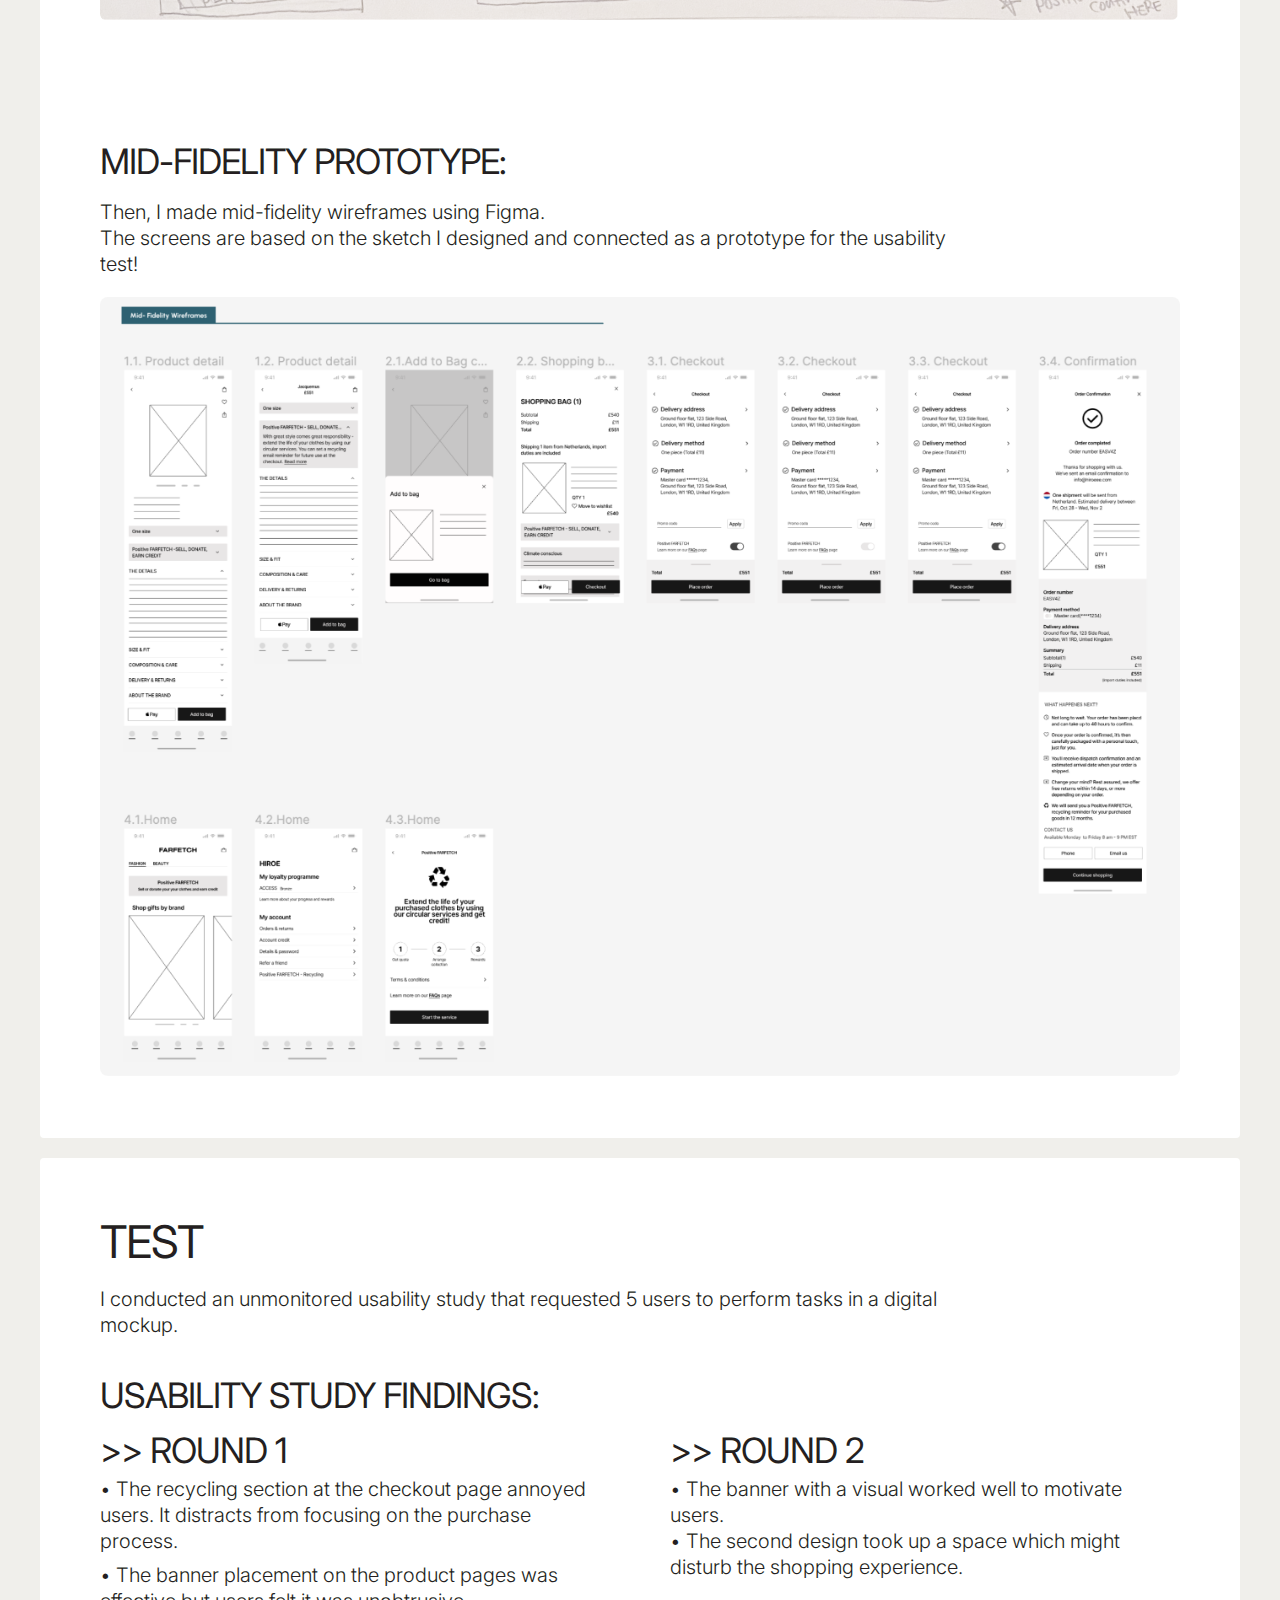
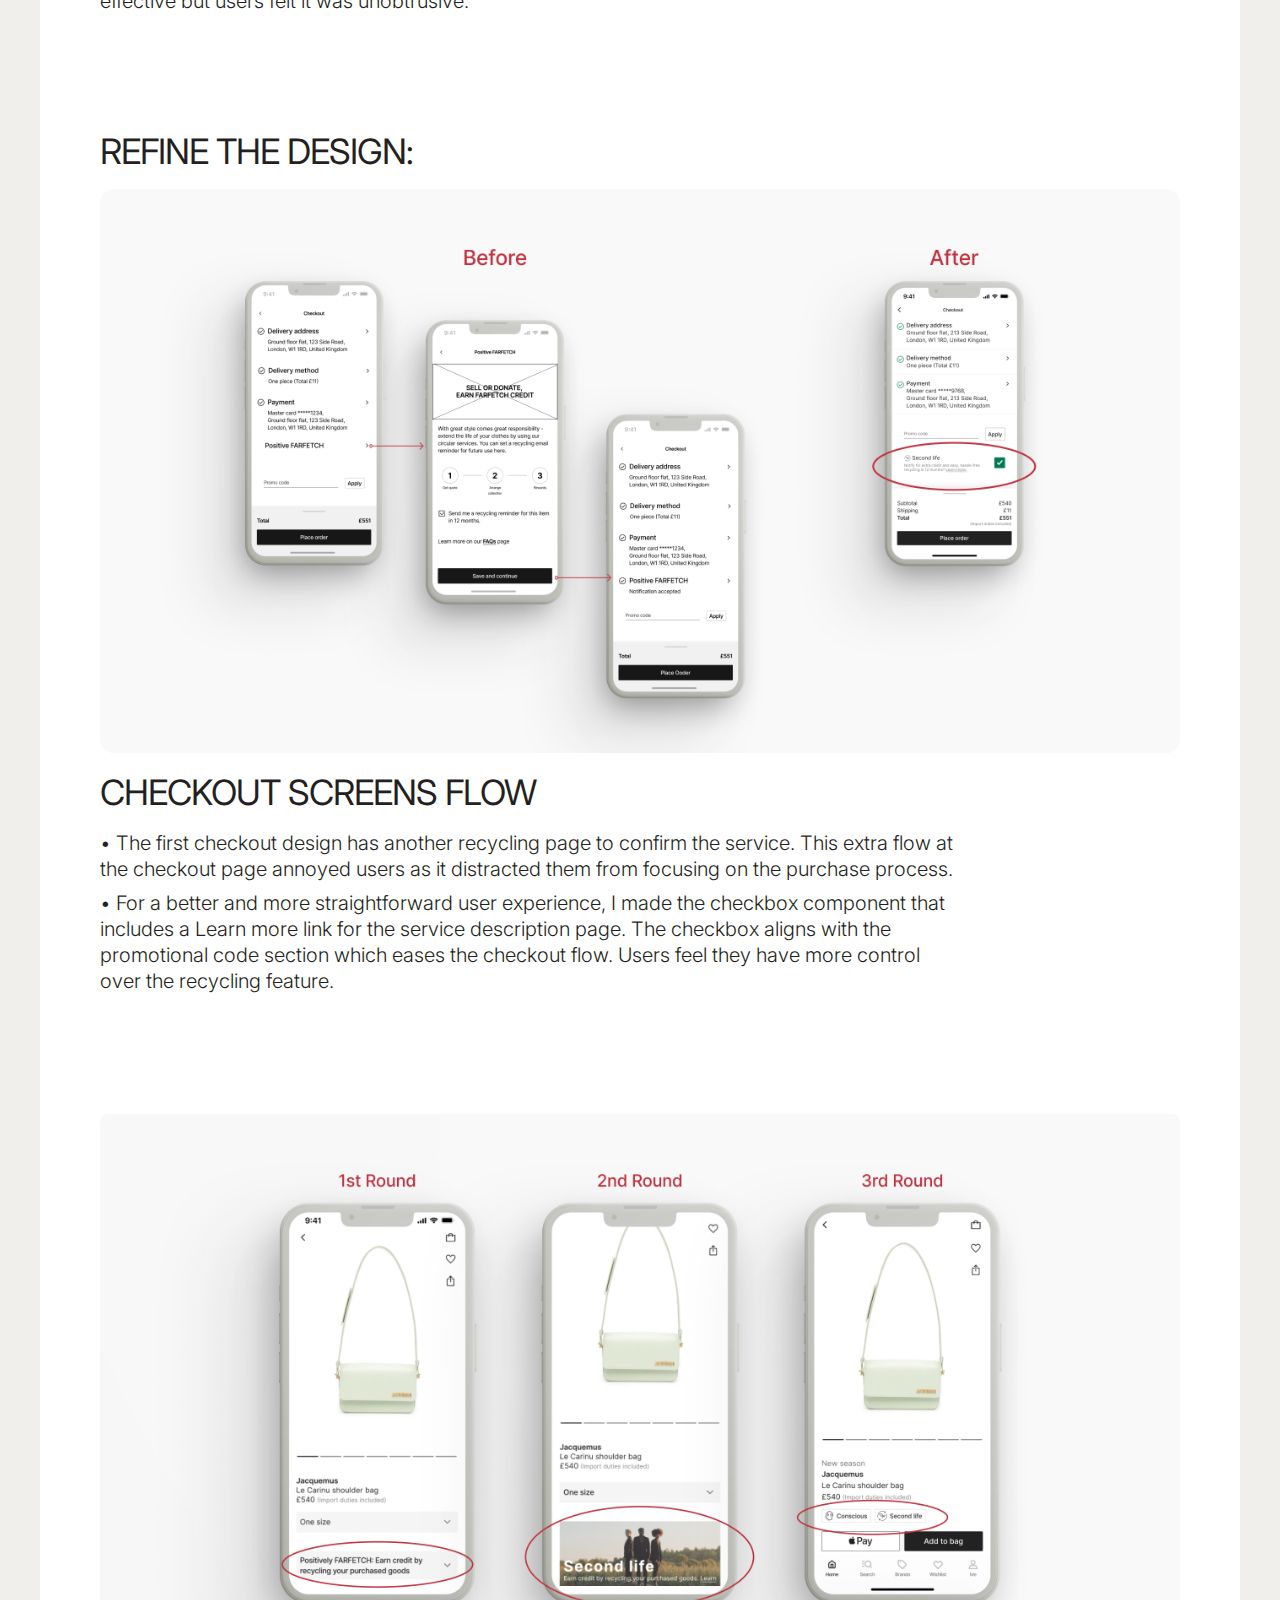
==== commit 4cedfe16: "added video prototype" ====
--- a/farfetch.html
+++ b/farfetch.html
@@ -448,13 +448,15 @@
                 </div>
             </div>
             <div class="container">
-                <div class="prj">
-                    <div class="prj-text pad-s-v">
+                <div class="video-box">
+                    <div class="pad prj-text pad-s-v">
                         <div class="text-m up pad-s-v">Final Prototype</div>
                         <p class="pad-xs-v">The final high-fidelity prototype presented interactive user flows for the recycling option for smooth checkout.</p>
                         <p>View Prototype <a id="button" href="https://www.figma.com/design/IXza55BElgiEcEssZGCY3g/FARFETCH--Designing-the-recycling-option-experience?node-id=0-1&node-type=canvas&t=0AbOHtbXlxhVdpZn-0" target="_blank">here</a></p>
                     </div>
-                    <div class="prototyping"></div>
+                    <video width="300" height="600" autoplay muted loop>
+                        <source src="ff/ff-proto.mp4" type="video/mp4">
+                    </video>
                 </div>
                 <div class="hero-img">
                     <img src="" alt="">
--- a/css/main.css
+++ b/css/main.css
@@ -312,6 +312,18 @@
     padding: 40px;
 }
 
+.hero-container {
+    align-items: flex-start;
+    display: flex;
+    flex-direction: column;
+}
+
+.case-hero {
+    display: flex;
+    justify-content: center;
+    align-items: center;
+}
+
 .case-hero img {
     width: 100%;
     height: auto;
@@ -345,10 +357,21 @@
     height: auto;
 }
 
-.prototyping {
-    width: 200px;
-    height: 400px;
-    background-color: gray;
+.video-box {
+    width: 100%;
+    display: flex;
+    justify-content: space-between;
+    gap: 80px;
+}
+
+video {
+    border-radius: 50px;
+}
+
+.video {
+    border-radius: 50px;
+    width: 300px;
+    height: 600px;
 }
 
 .tag ul {
@@ -377,6 +400,7 @@
 }
 
 .hero-section {
+    width: 100%;
     background-color: #ffffff;
     padding: 40px 60px 60px 60px;
     margin-bottom: 20px;
@@ -753,6 +777,15 @@
         gap: 20px;
     }
 
+    .video-box {
+        width: 100%;
+        display: flex;
+        justify-content: space-between;
+        flex-direction: column;
+        align-items: center;
+        gap: 20px;
+    }
+
 }
 
 @media screen and (max-width: 600px) {
@@ -925,11 +958,22 @@
     .section {
         padding: 24px;
     }
-}
-
-
-
-
-
-
-
+
+    .video-box {
+        width: 100%;
+        display: flex;
+        justify-content: space-between;
+        flex-direction: column;
+        align-items: center;
+        gap: 20px;
+    }
+
+    
+}
+
+
+
+
+
+
+
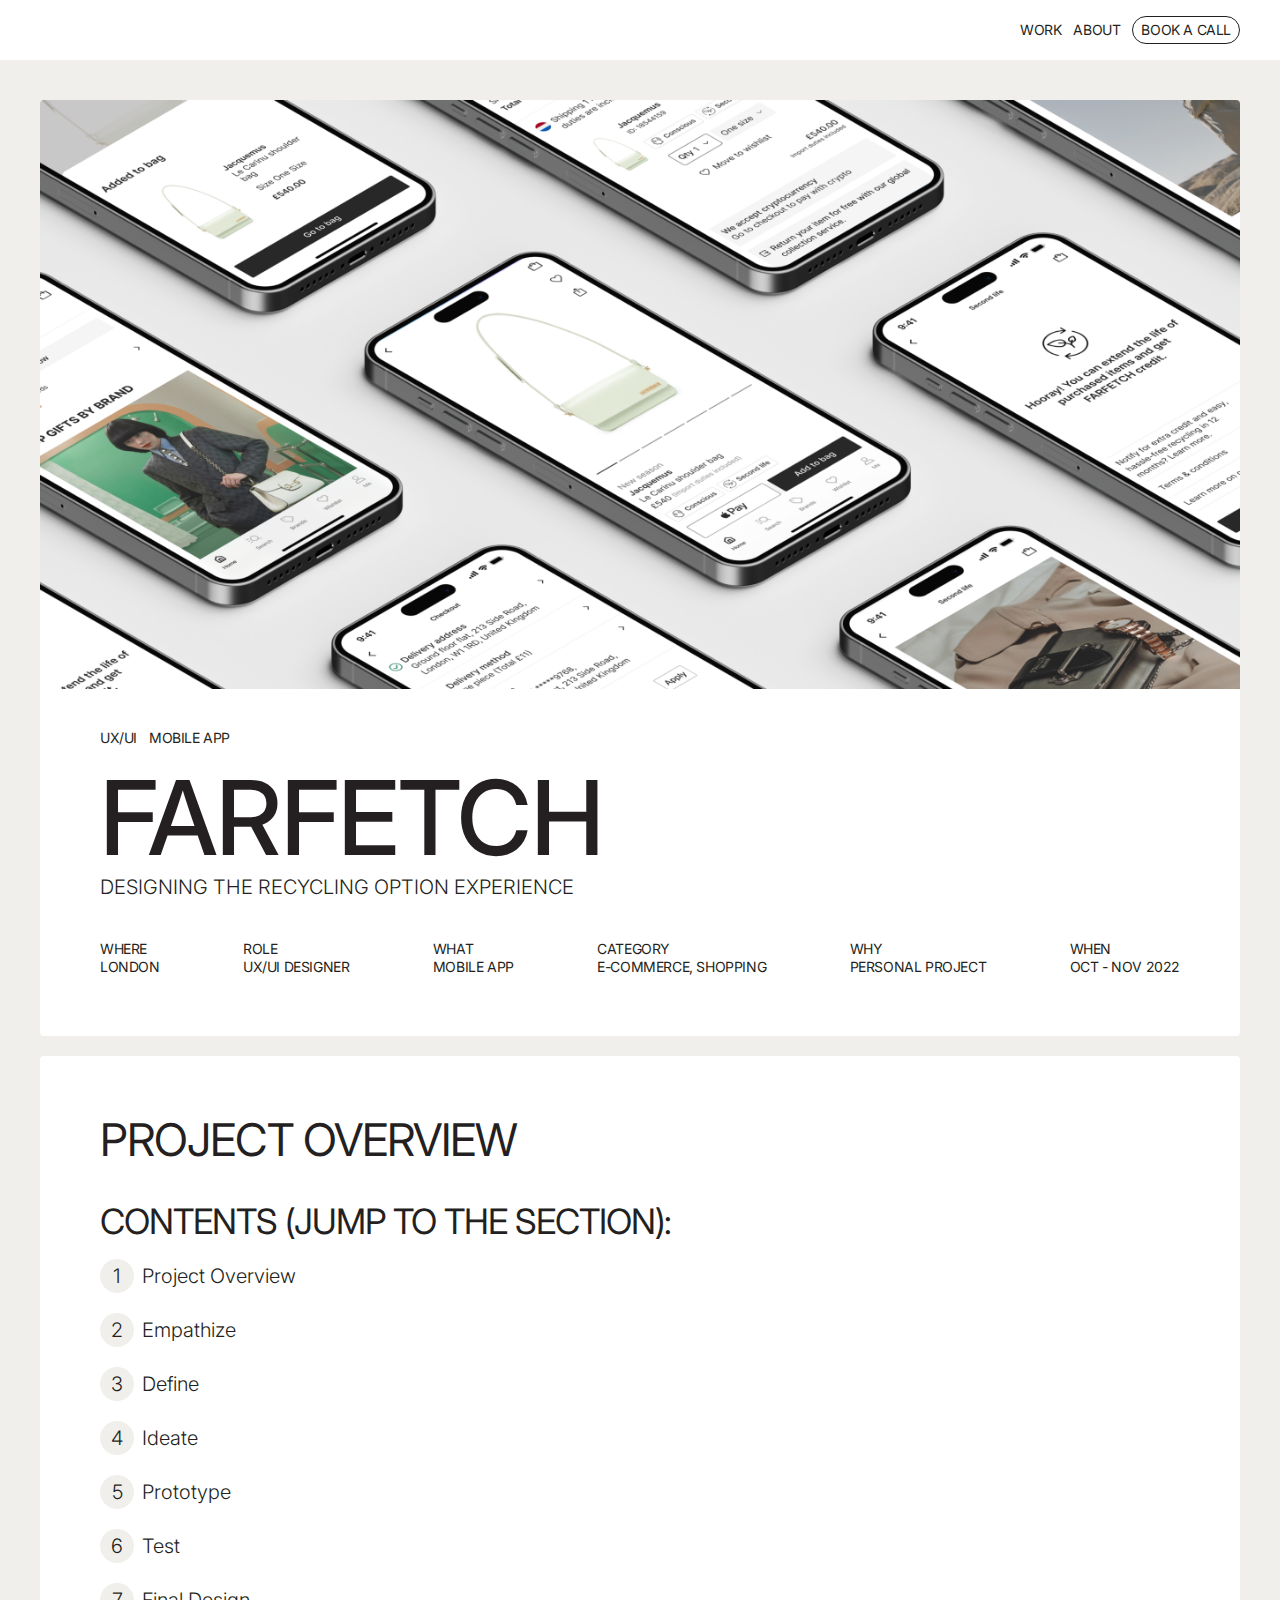
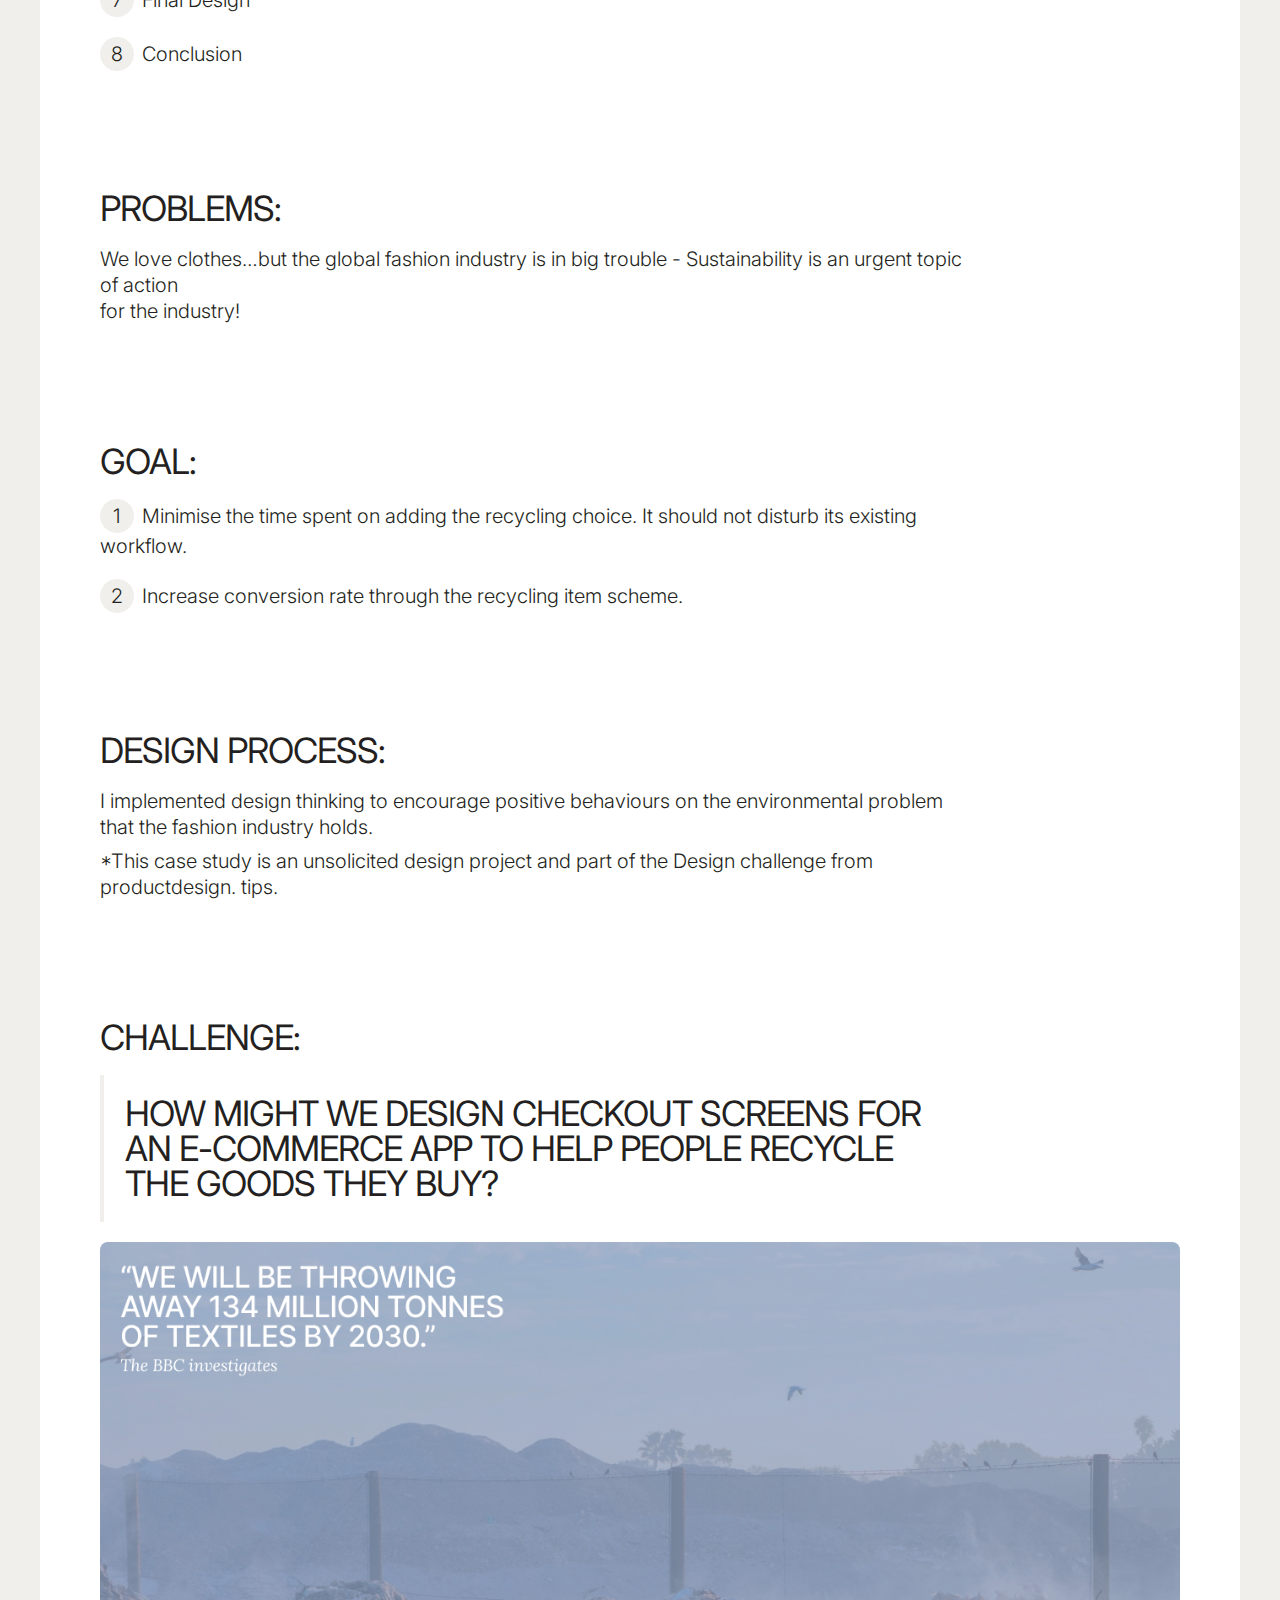
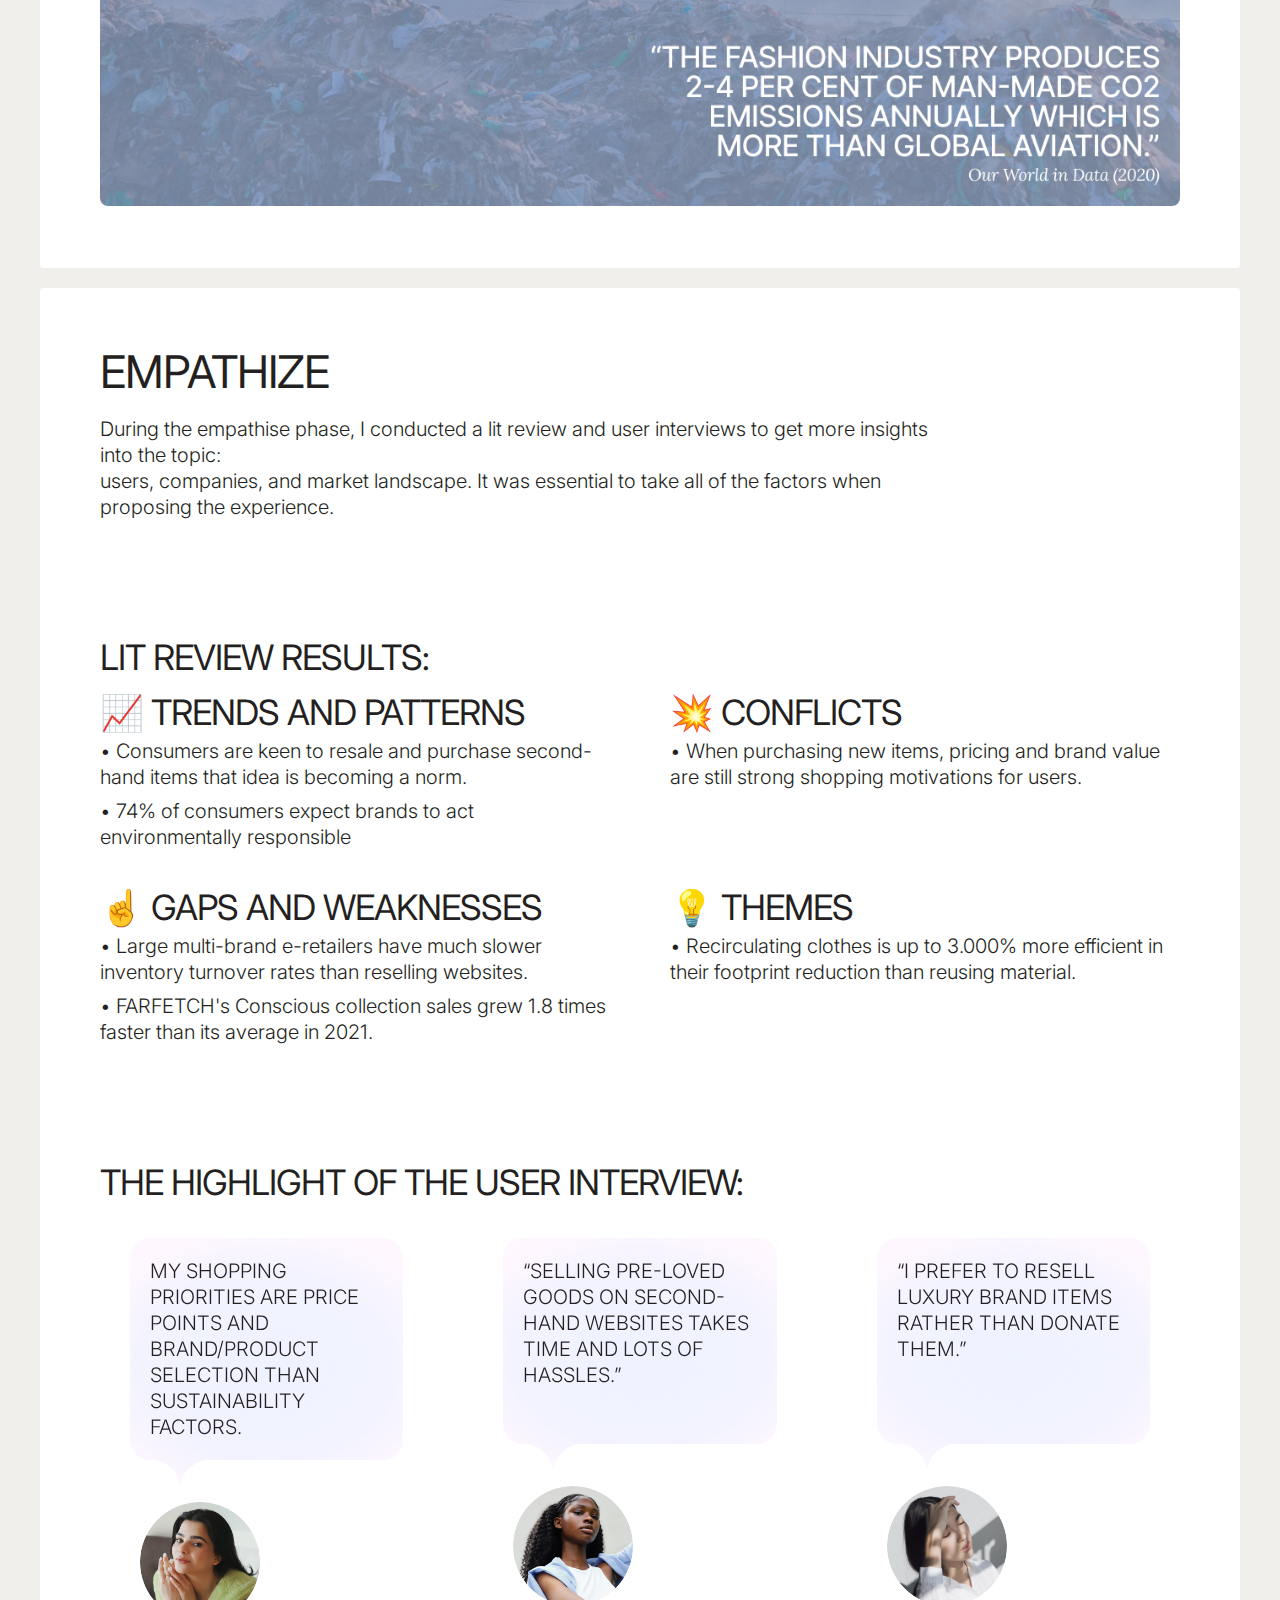
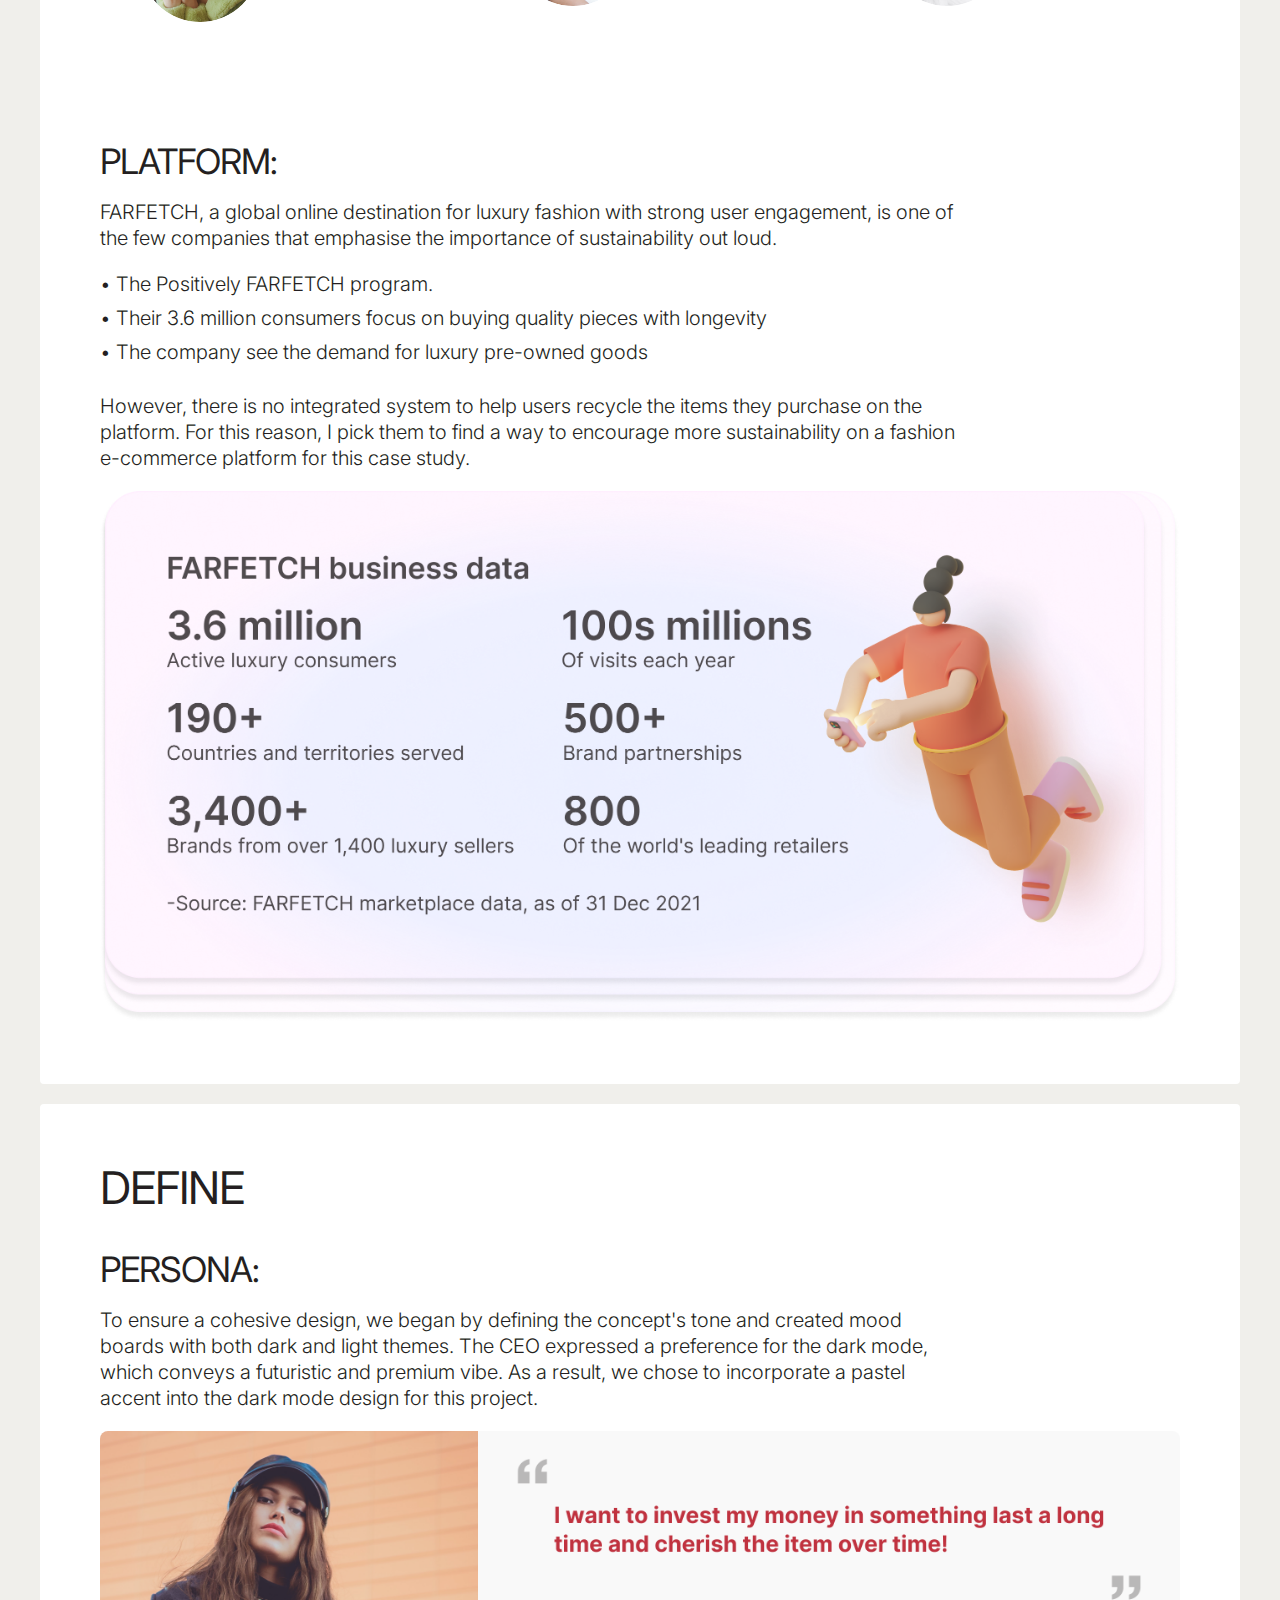
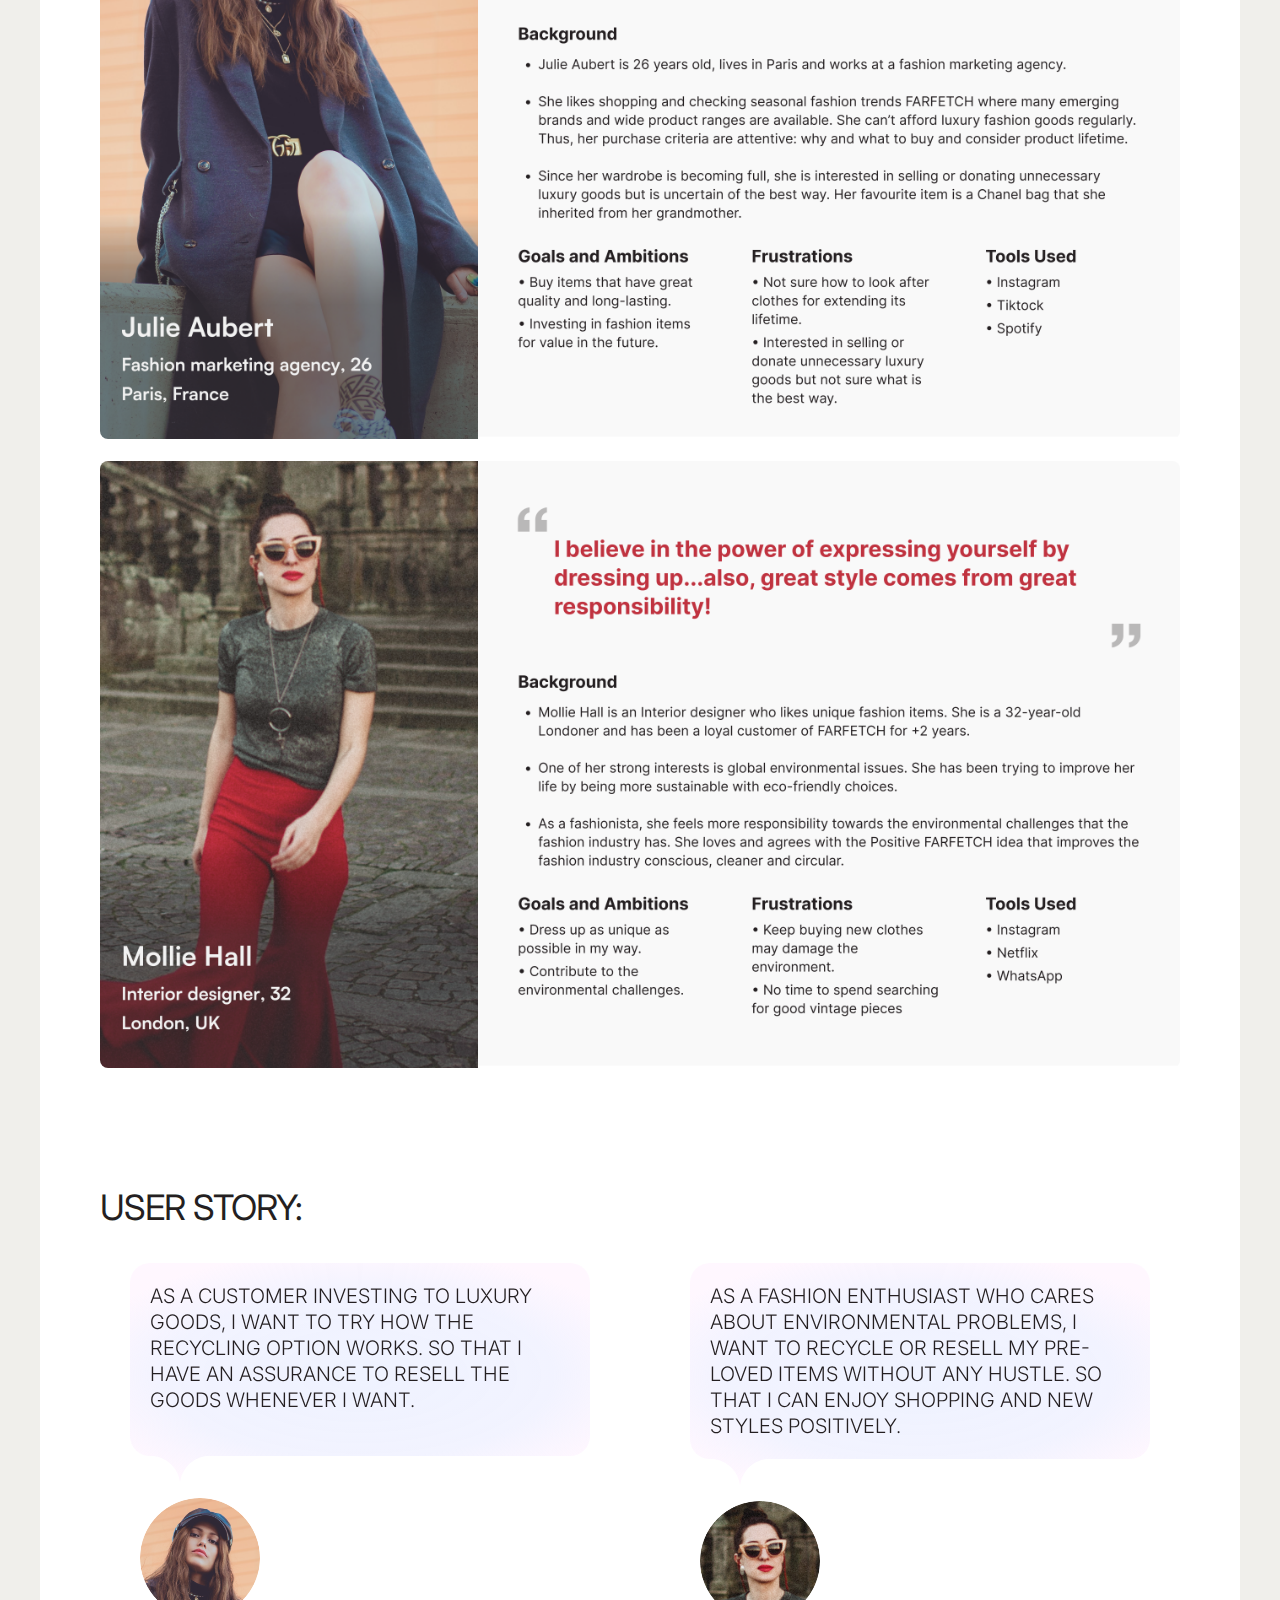
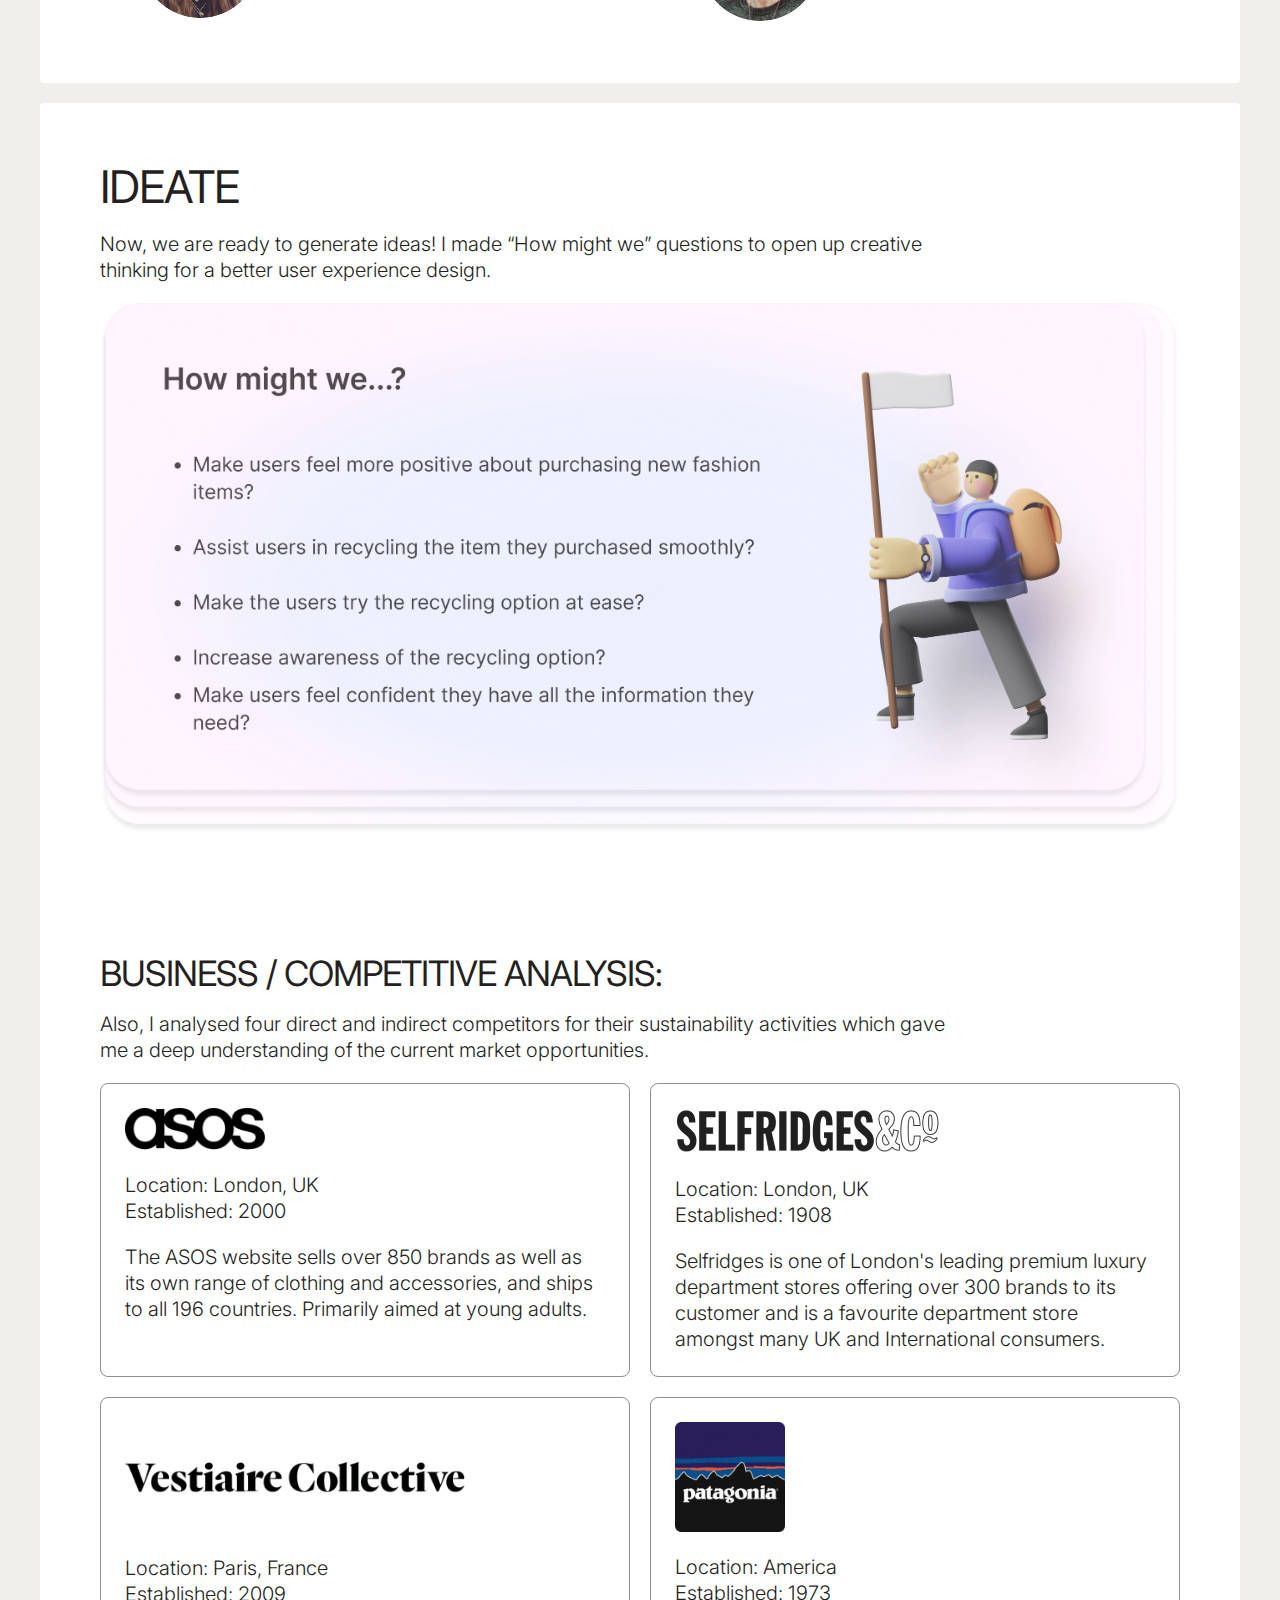
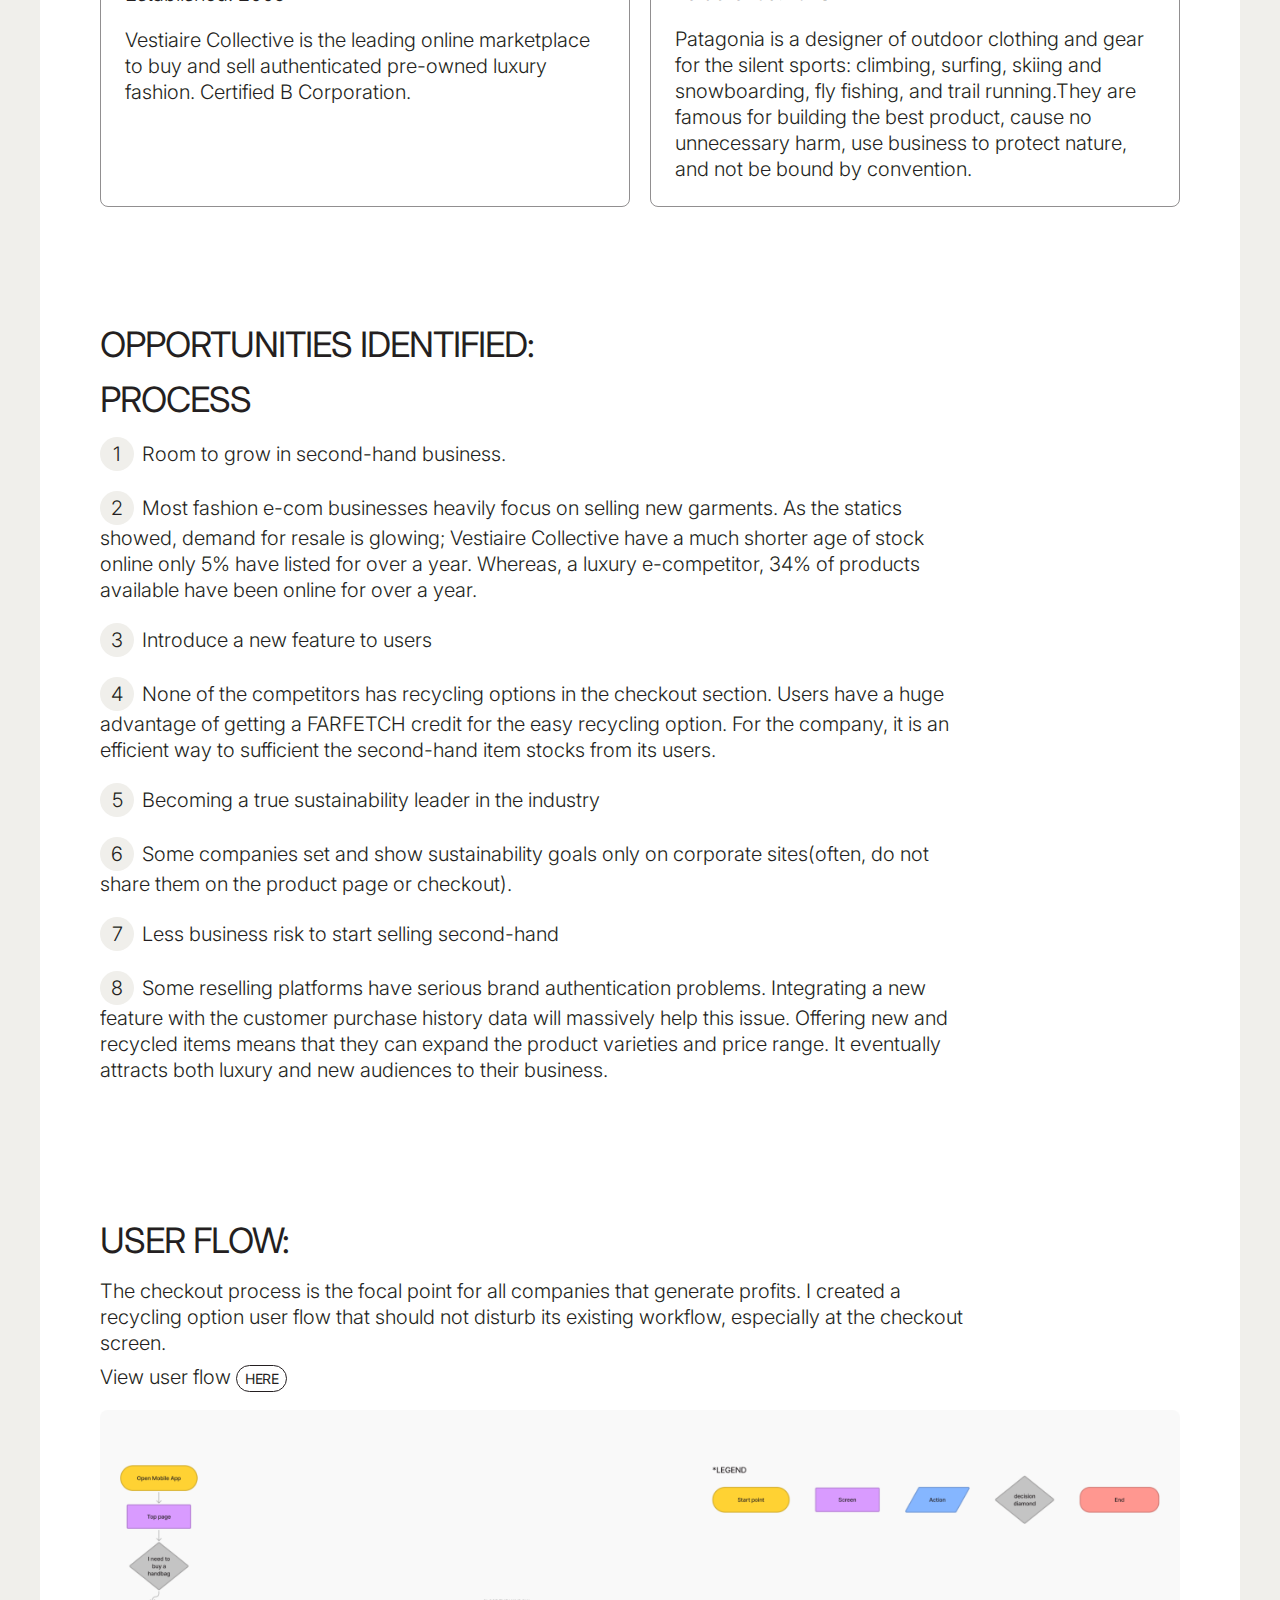
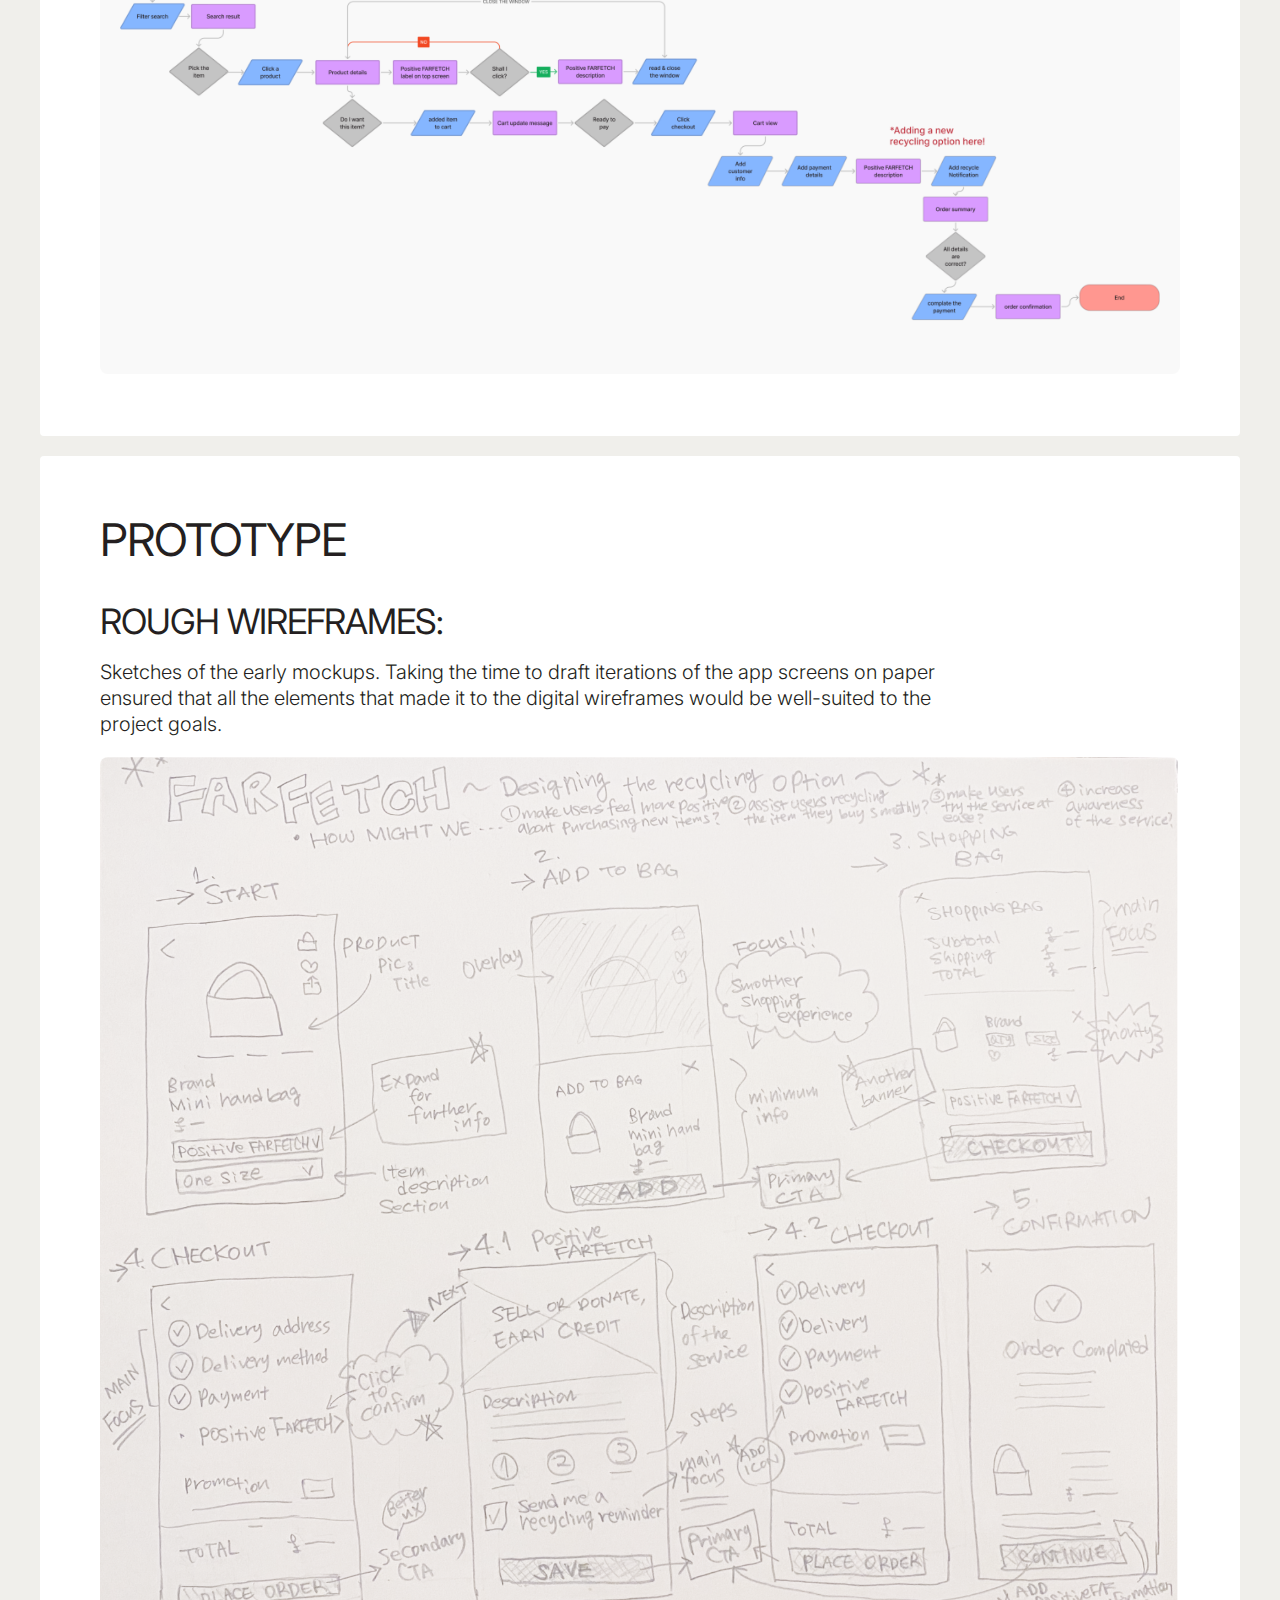
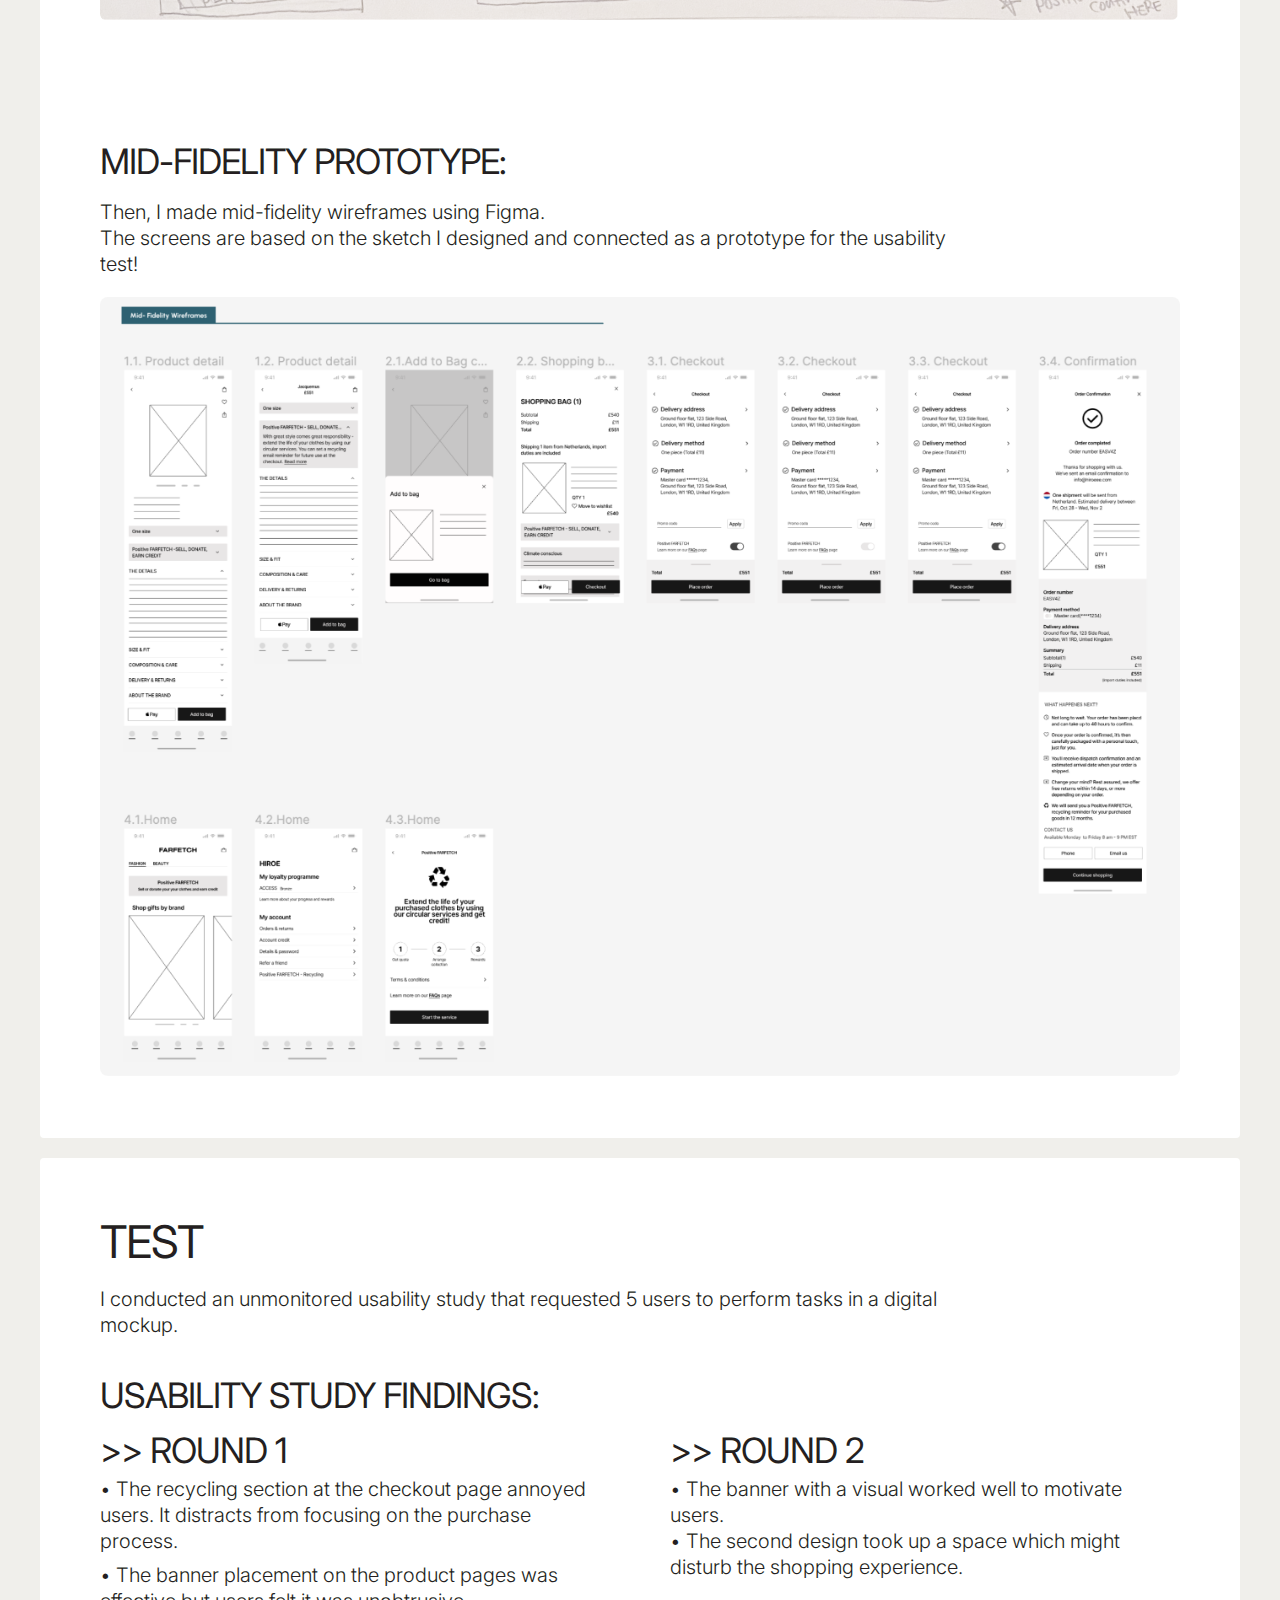
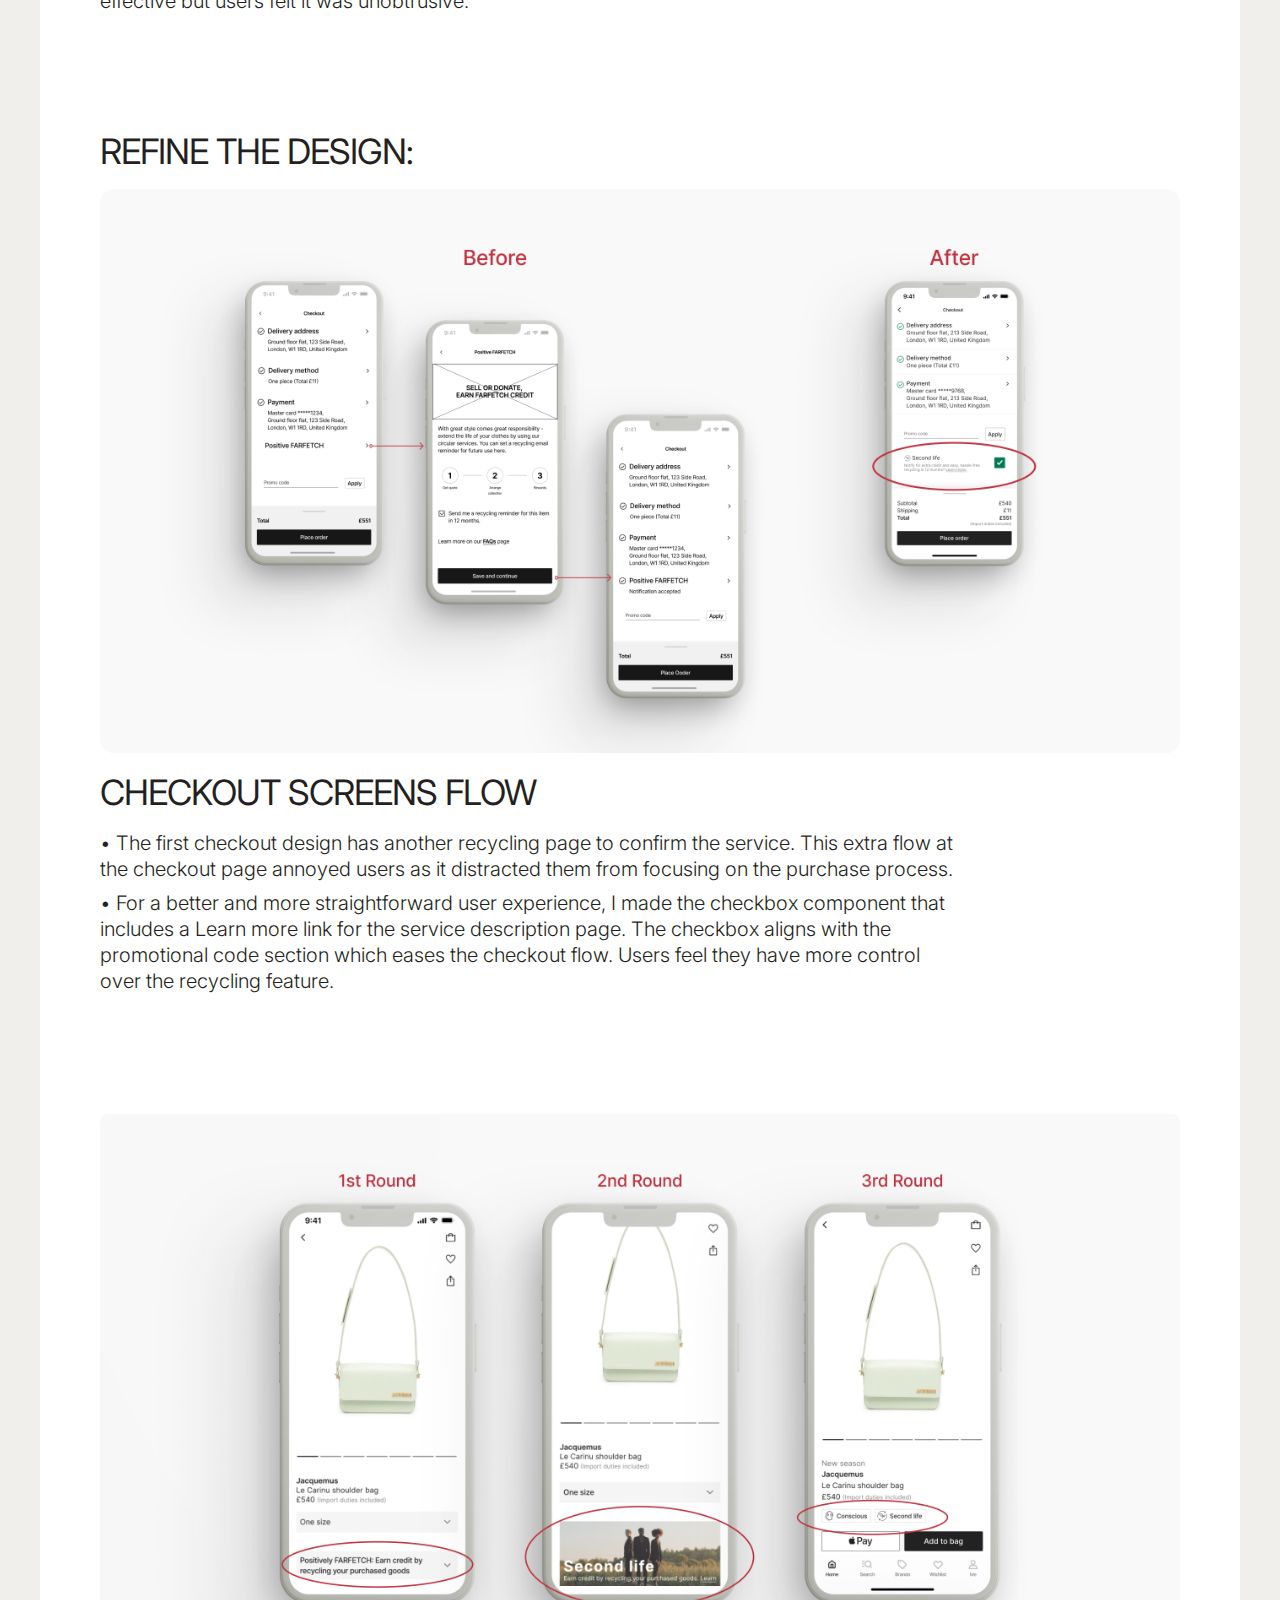
==== commit 24cc54a8: "updated the link" ====
--- a/farfetch.html
+++ b/farfetch.html
@@ -449,12 +449,12 @@
             </div>
             <div class="container">
                 <div class="video-box">
-                    <div class="pad prj-text pad-s-v">
+                    <div class="prj pad-s-v">
                         <div class="text-m up pad-s-v">Final Prototype</div>
                         <p class="pad-xs-v">The final high-fidelity prototype presented interactive user flows for the recycling option for smooth checkout.</p>
                         <p>View Prototype <a id="button" href="https://www.figma.com/design/IXza55BElgiEcEssZGCY3g/FARFETCH--Designing-the-recycling-option-experience?node-id=0-1&node-type=canvas&t=0AbOHtbXlxhVdpZn-0" target="_blank">here</a></p>
                     </div>
-                    <video width="300" height="600" autoplay muted loop>
+                    <video width="300" height="600" border-radius="50px" autoplay muted loop>
                         <source src="ff/ff-proto.mp4" type="video/mp4">
                     </video>
                 </div>
@@ -601,7 +601,7 @@
         <div class="text-m nd"><a href="mailto:contact@hitoeito.com">CONTACT@hiroeito.com</a></div>
         <div class="social-box">
             <p class="linkedin text-m"><a href="https://www.linkedin.com/in/hiroe-ito-ux-designer/" target="_blank">LinkedIn</a></p>
-            <p class="text-m"><a href="" target="_blank"></a>RESUME</p>
+            <p class="text-m"><a href="https://drive.google.com/file/d/1Y6iA2mFR9uCQGo-6J2EzXAUubUvxaWgs/view?usp=sharing" target="_blank"></a>RESUME</p>
         </div>
     </div>
     <span class="copy text-s">ALL RIGHTS RESERVED 2024</span>
--- a/css/main.css
+++ b/css/main.css
@@ -60,11 +60,18 @@
     background-color: #ffffff;
 }
 
-.logo {
+.logo-container {
     display: inline-block;
     width: 26px;
     height: 26px;
-    background-color: #241F21;
+}
+
+.circle-logo {
+    background: linear-gradient(149deg, #8AFF48 4.36%, #E1FF89 89.55%);
+    width: 26px;
+    height: 26px;
+    border-radius: 50%;
+    display: inline-block;
 }
 
 ul{
@@ -110,7 +117,7 @@
     max-width: 900px;
     height: auto;
     margin: 0 auto;
-    padding: 180px 24px;
+    padding: 220px 24px;
     text-align: center;
     text-transform: uppercase;
 }
@@ -203,12 +210,6 @@
 
 .f-w-ml {
     font-weight: 600;
-}
-
-.video {
-    width: 100%;
-    height: 800px;
-    background-color: gray;
 }
 
 .work-container {
@@ -362,10 +363,6 @@
     display: flex;
     justify-content: space-between;
     gap: 80px;
-}
-
-video {
-    border-radius: 50px;
 }
 
 .video {
@@ -786,6 +783,10 @@
         gap: 20px;
     }
 
+    .col.r-desc {
+        padding-top: 20px;
+        padding-left: 0;
+    }
 }
 
 @media screen and (max-width: 600px) {
@@ -968,6 +969,10 @@
         gap: 20px;
     }
 
+    .col.r-desc {
+        padding-top: 20px;
+        padding-left: 0;
+    }
     
 }
 
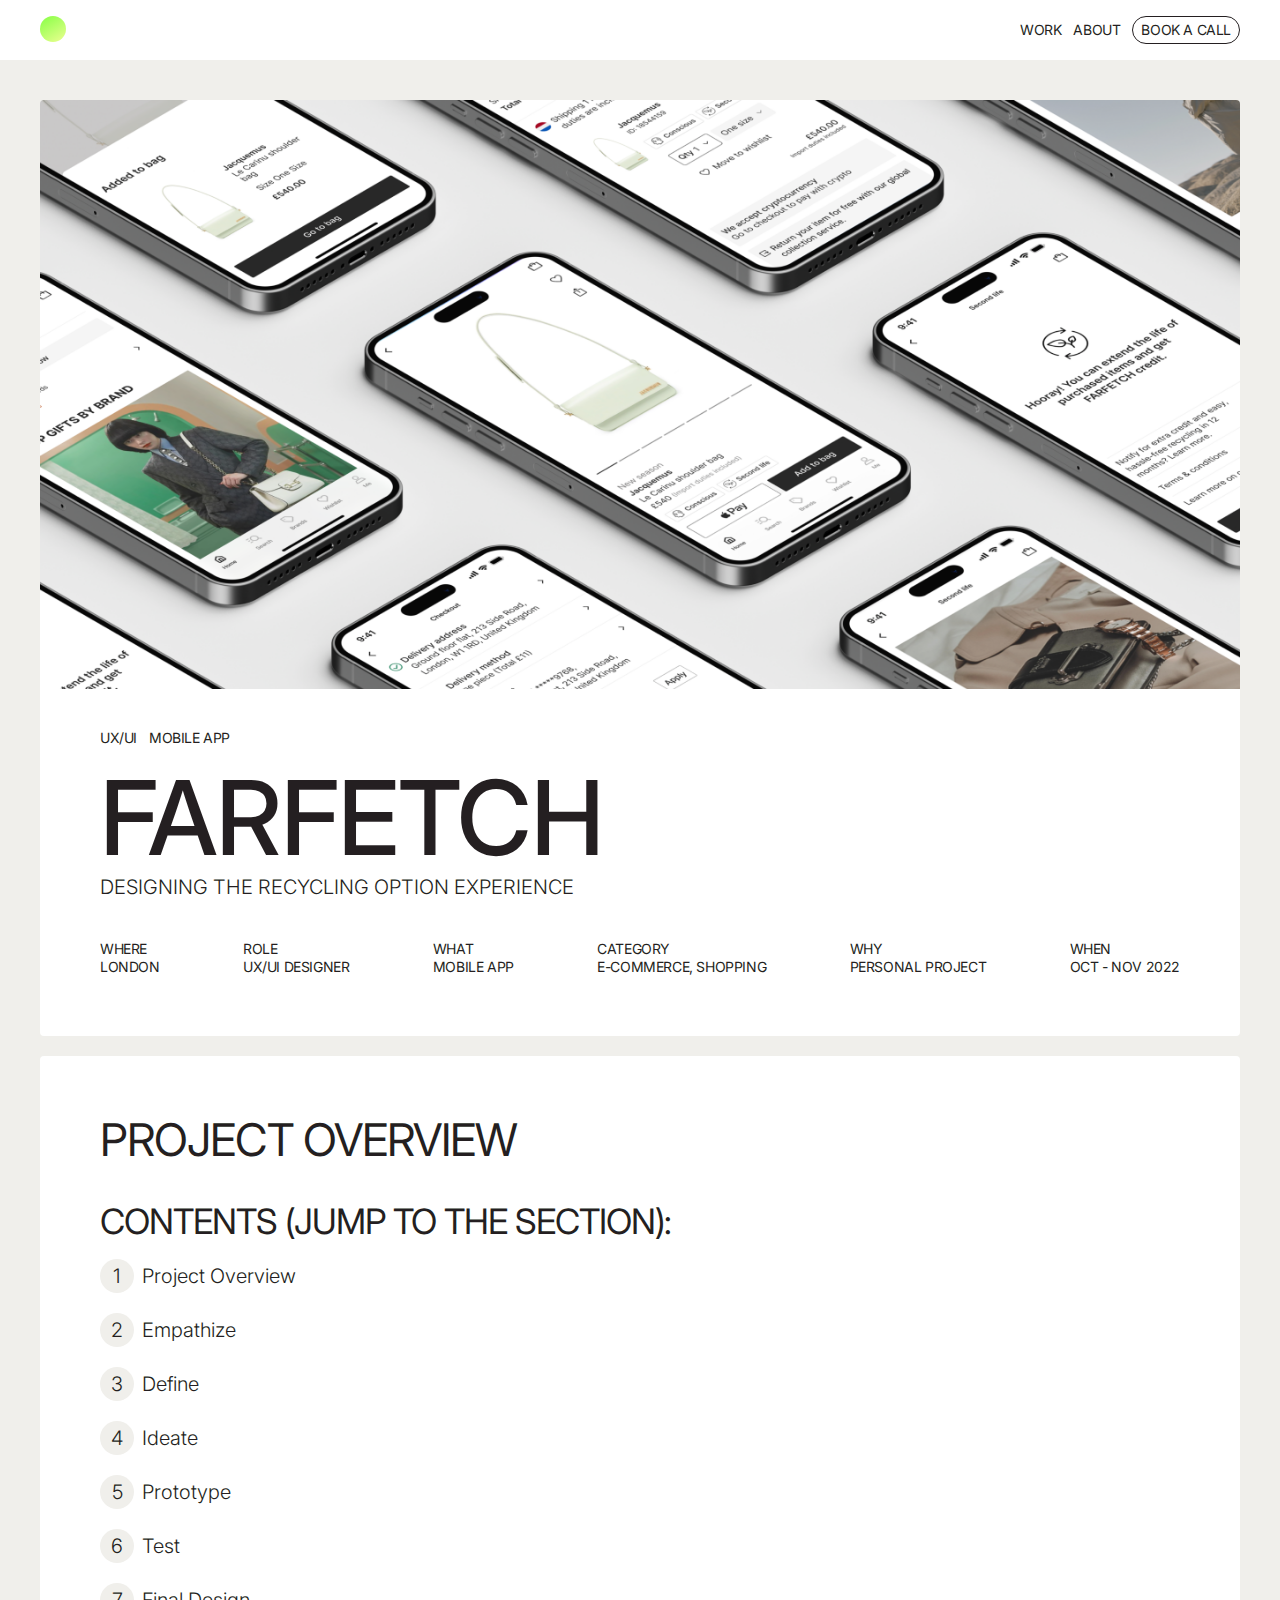
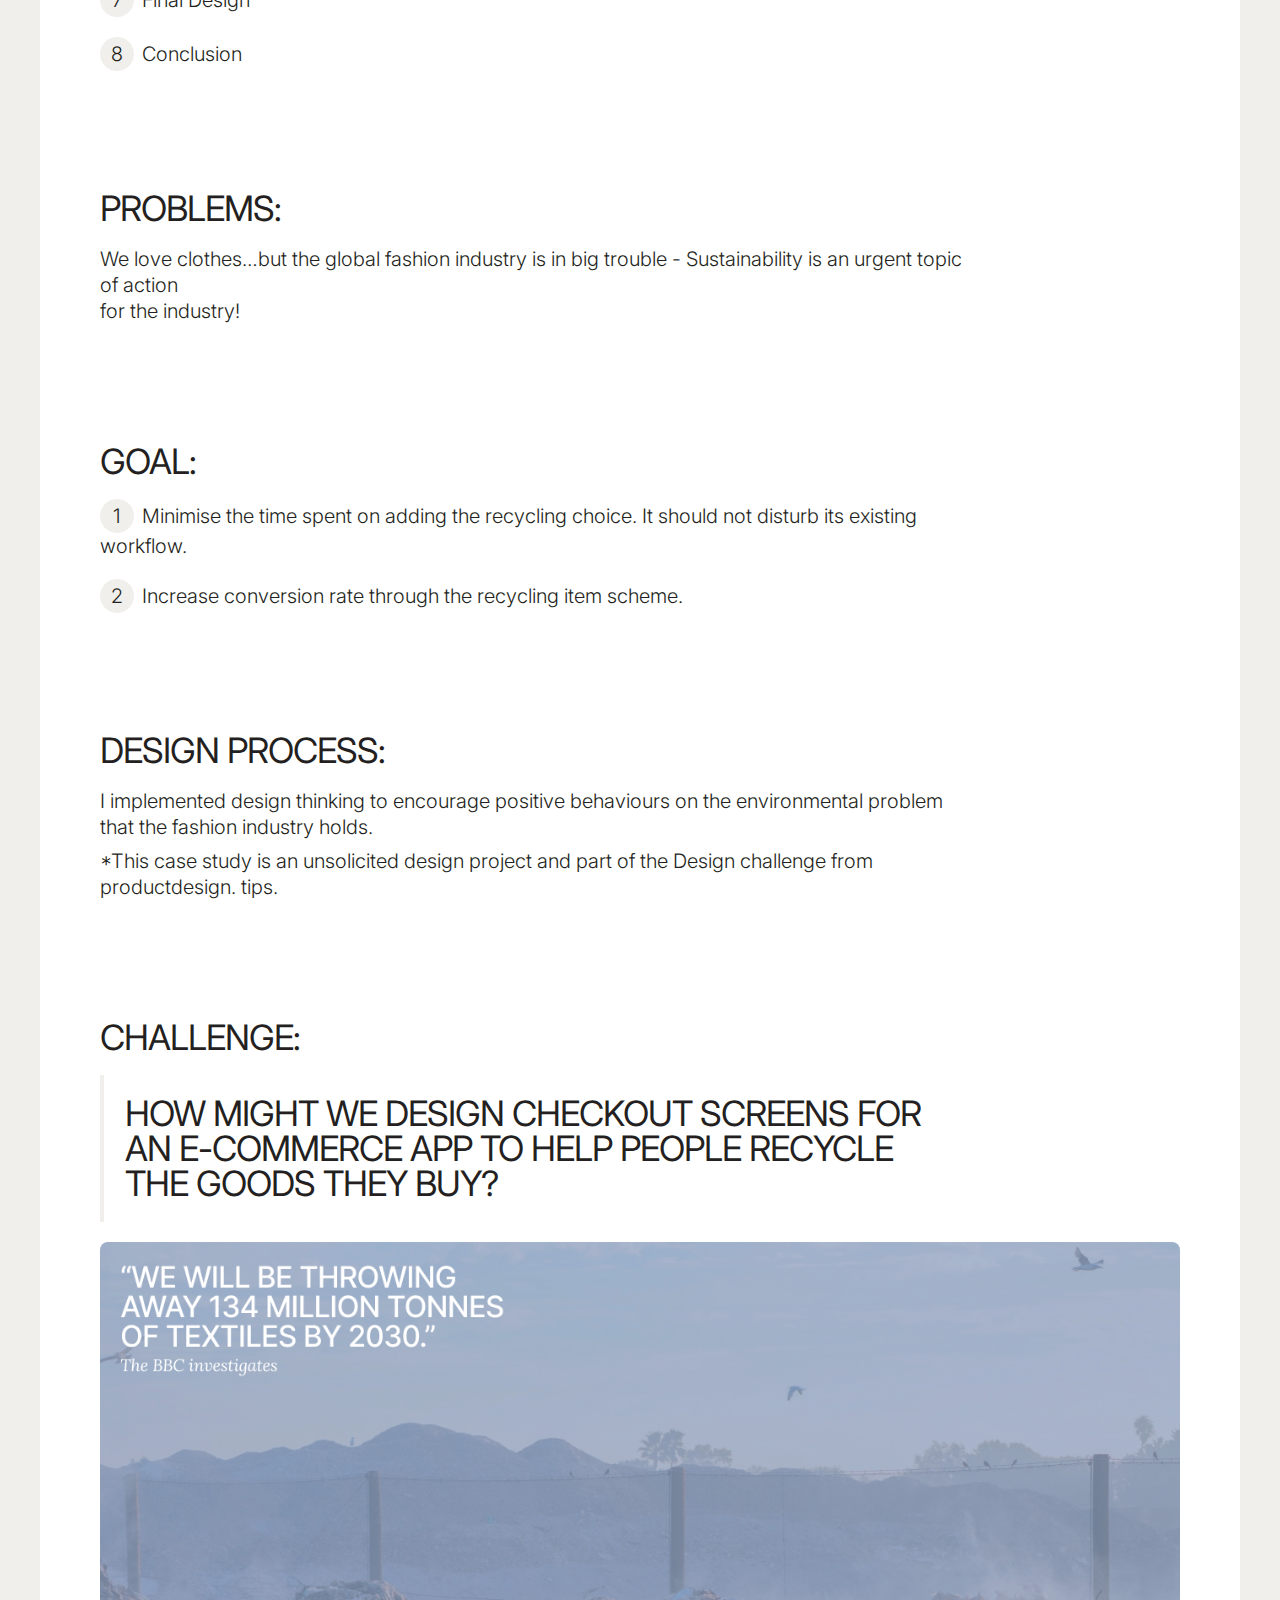
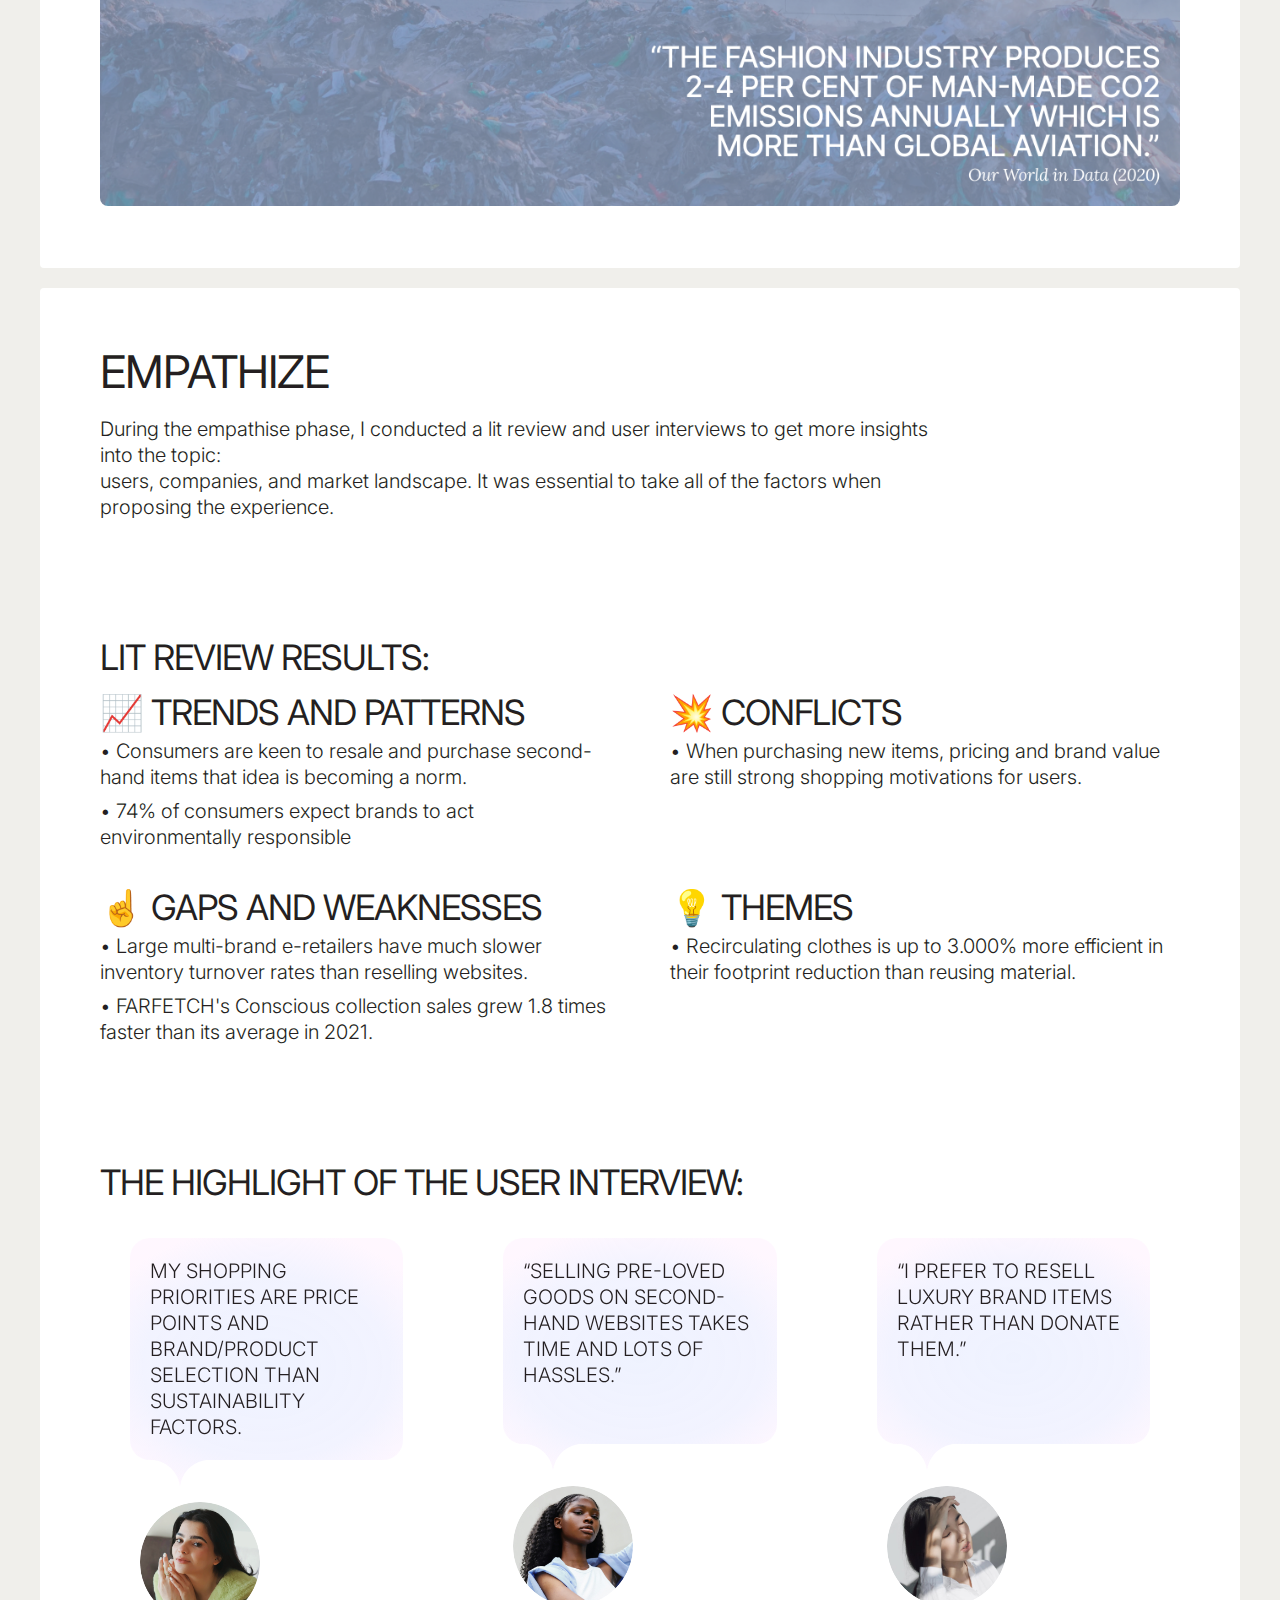
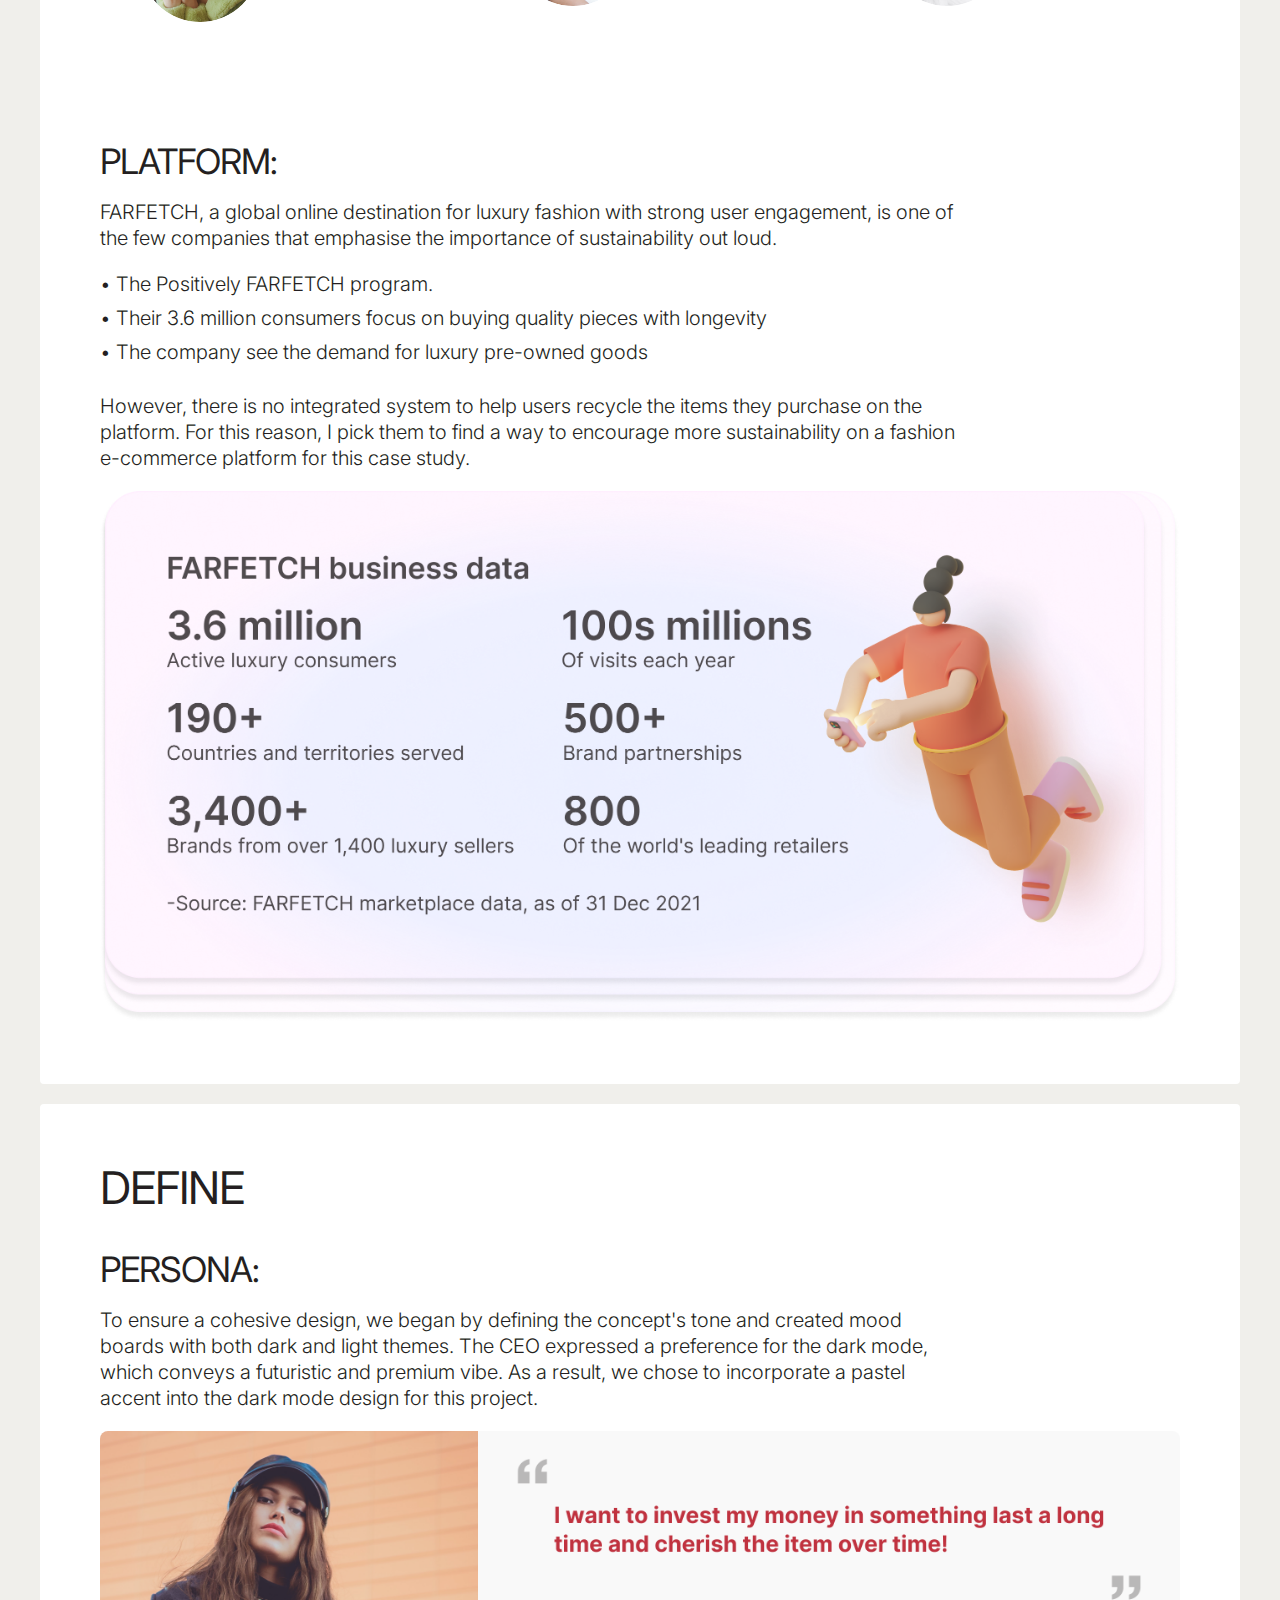
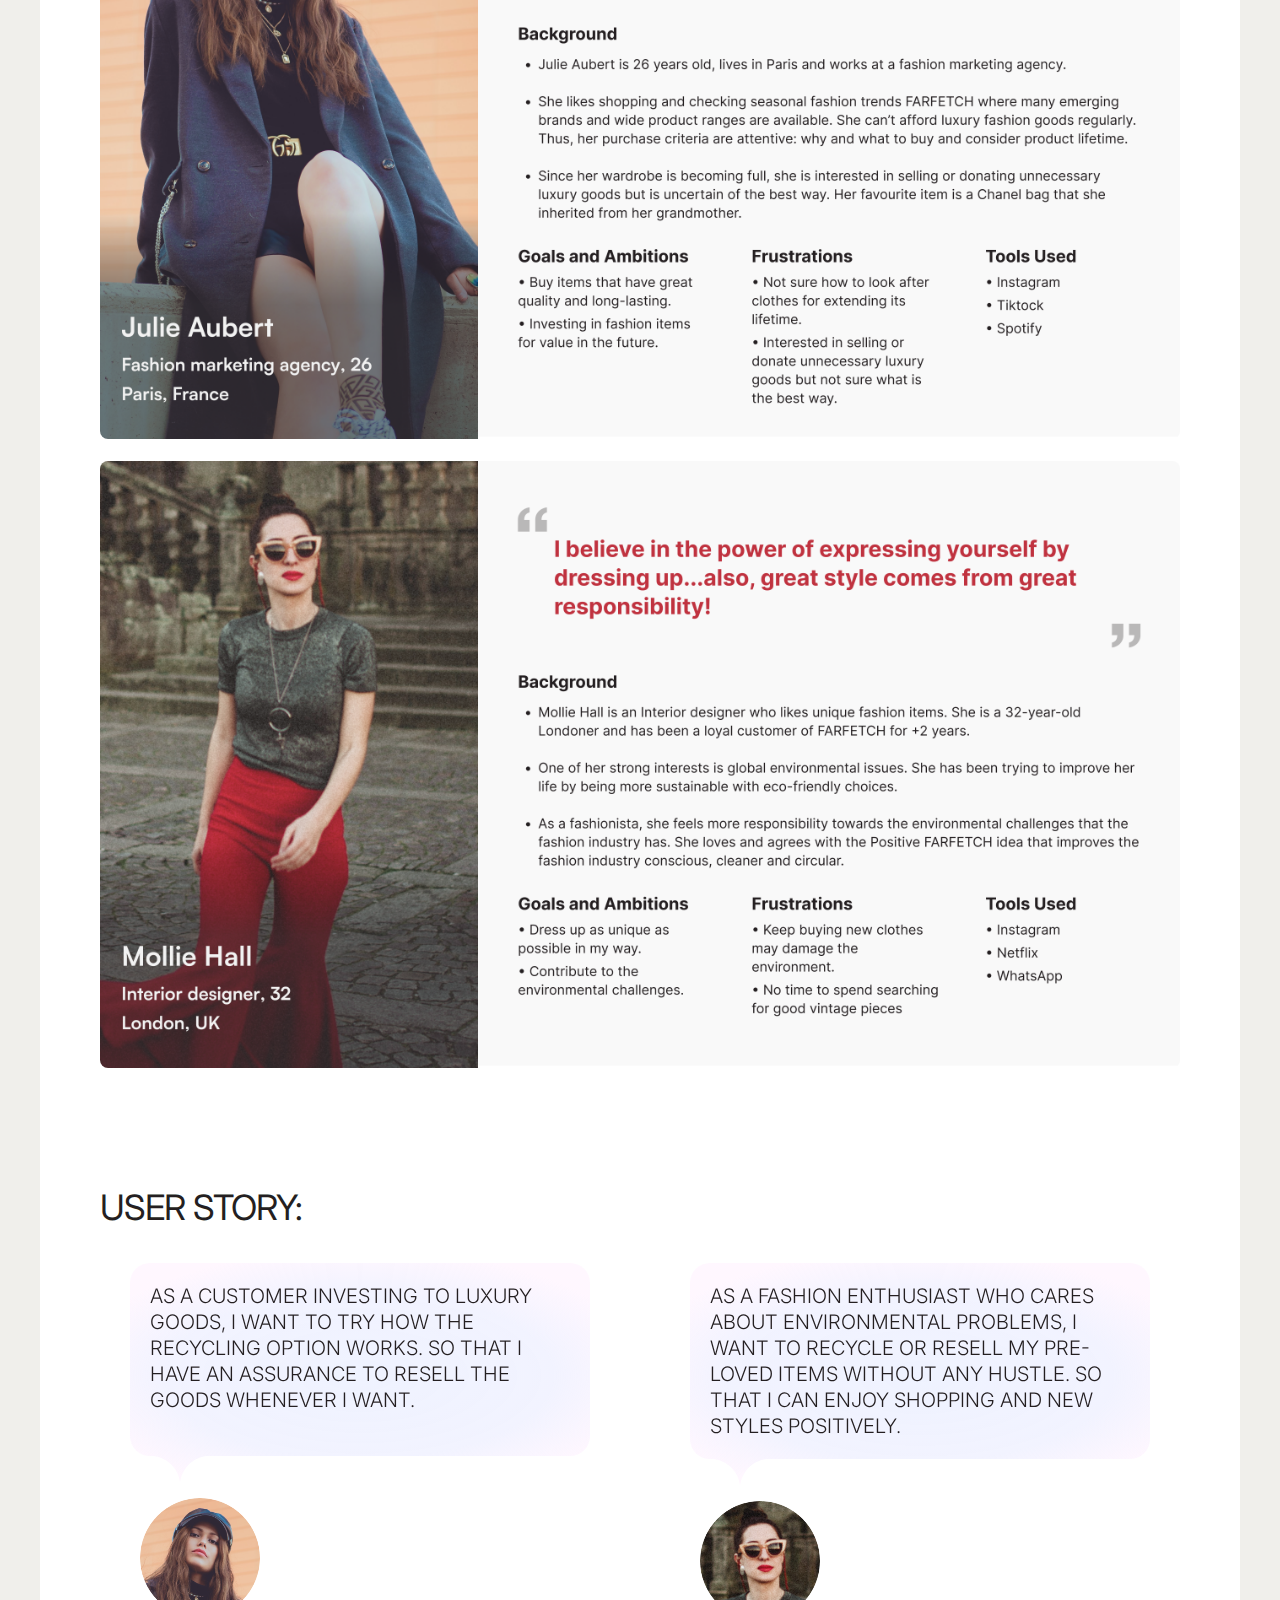
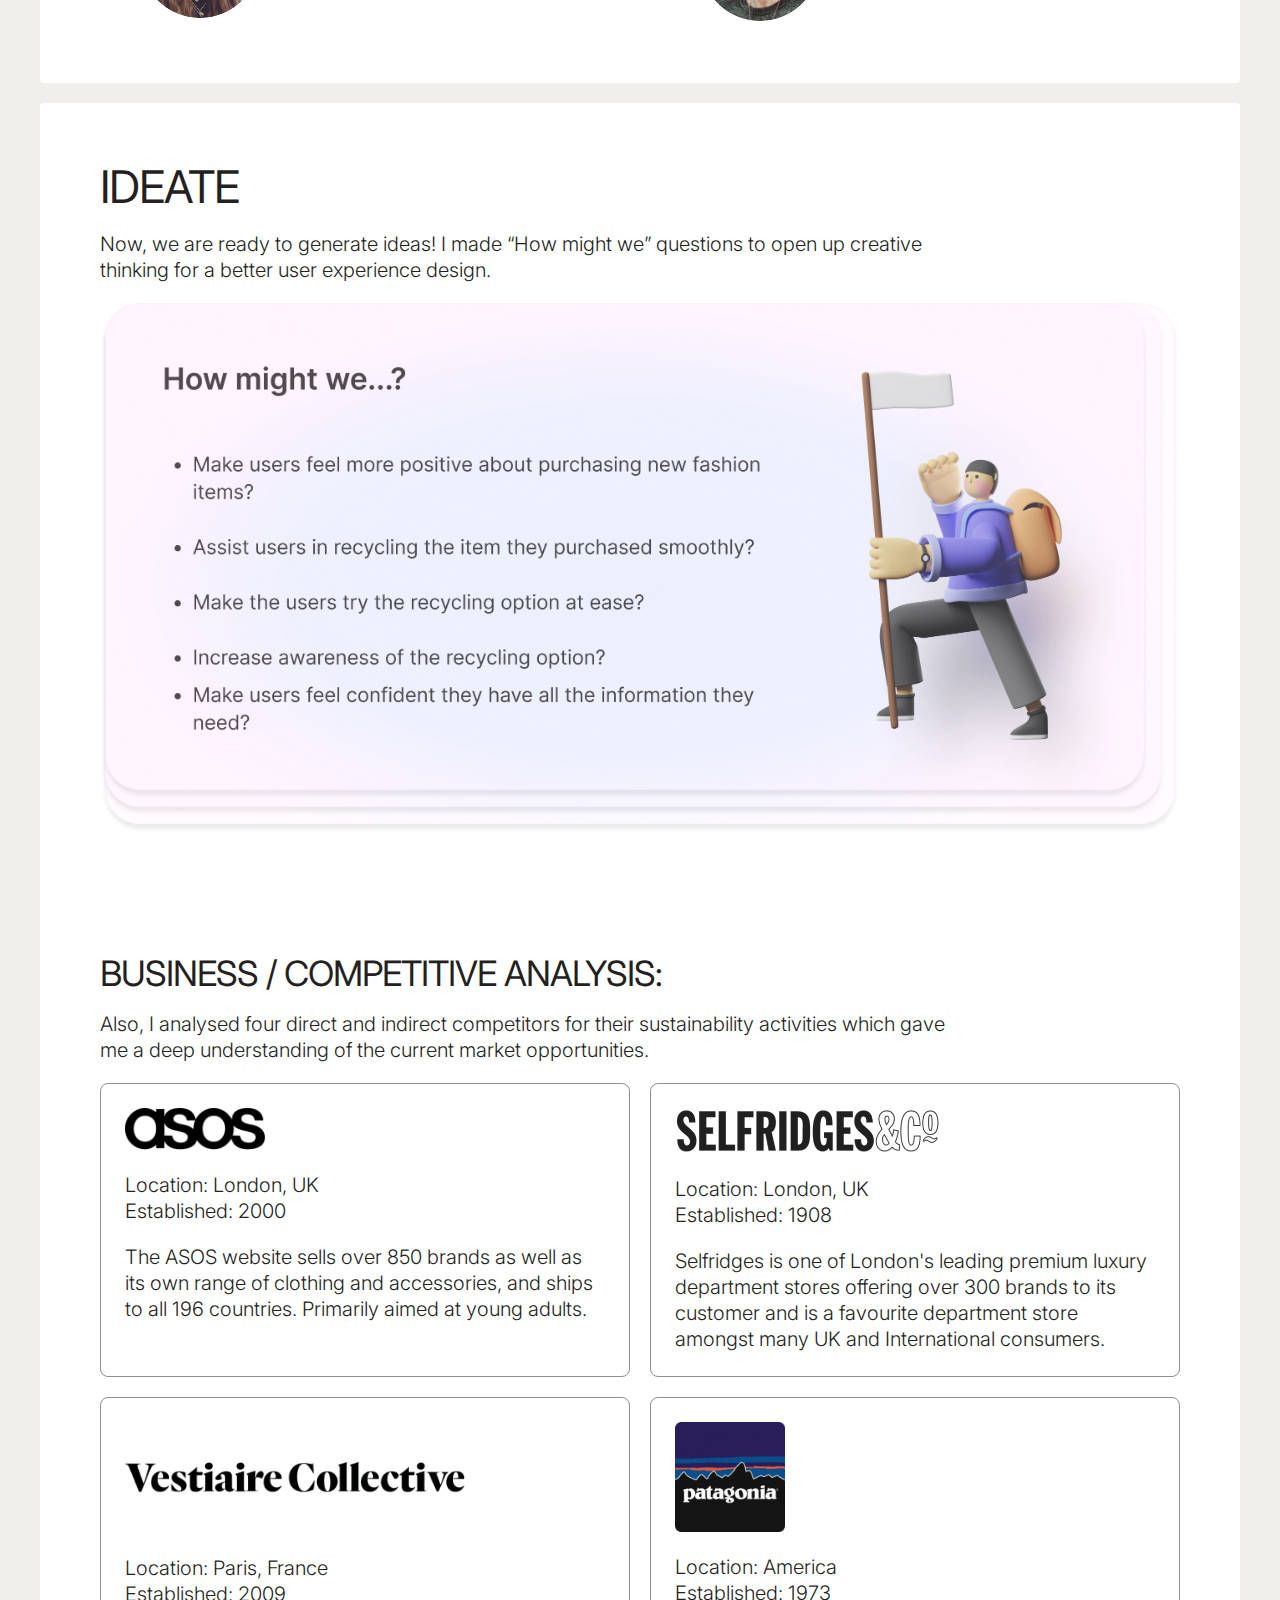
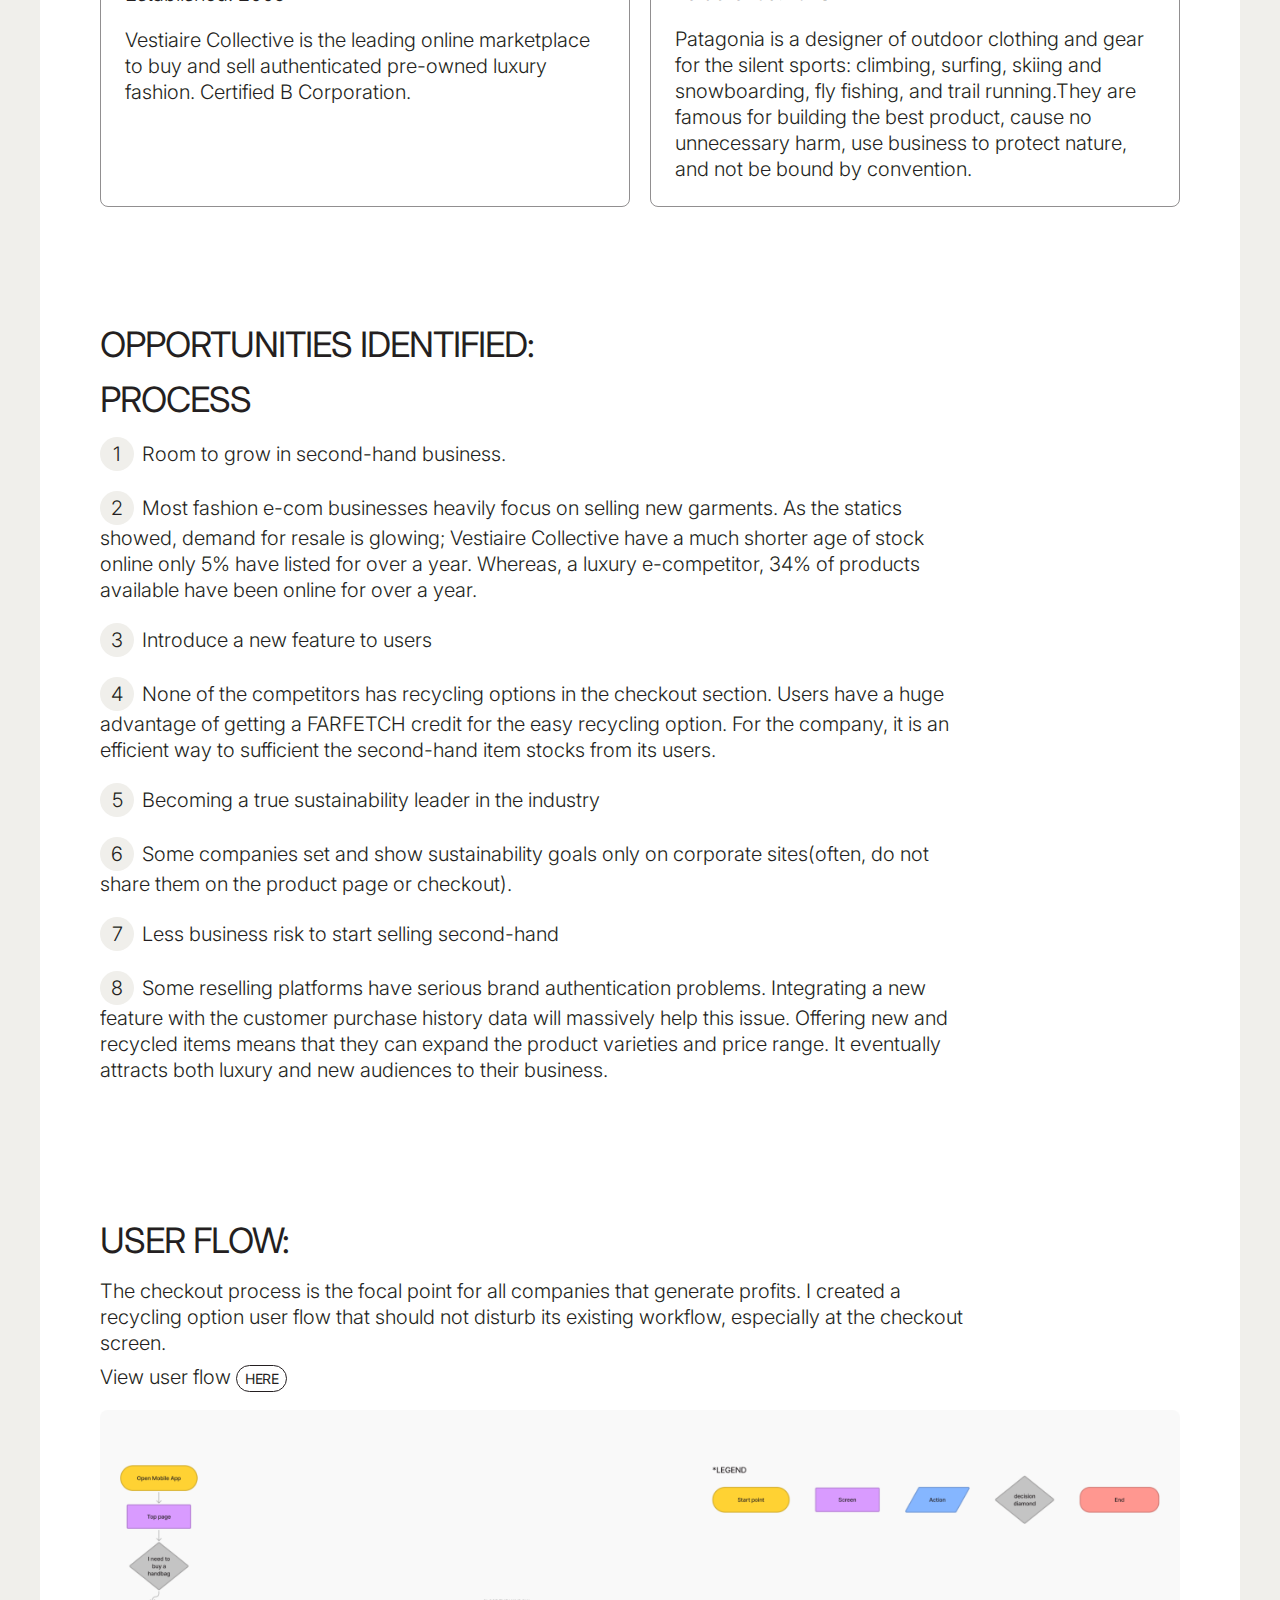
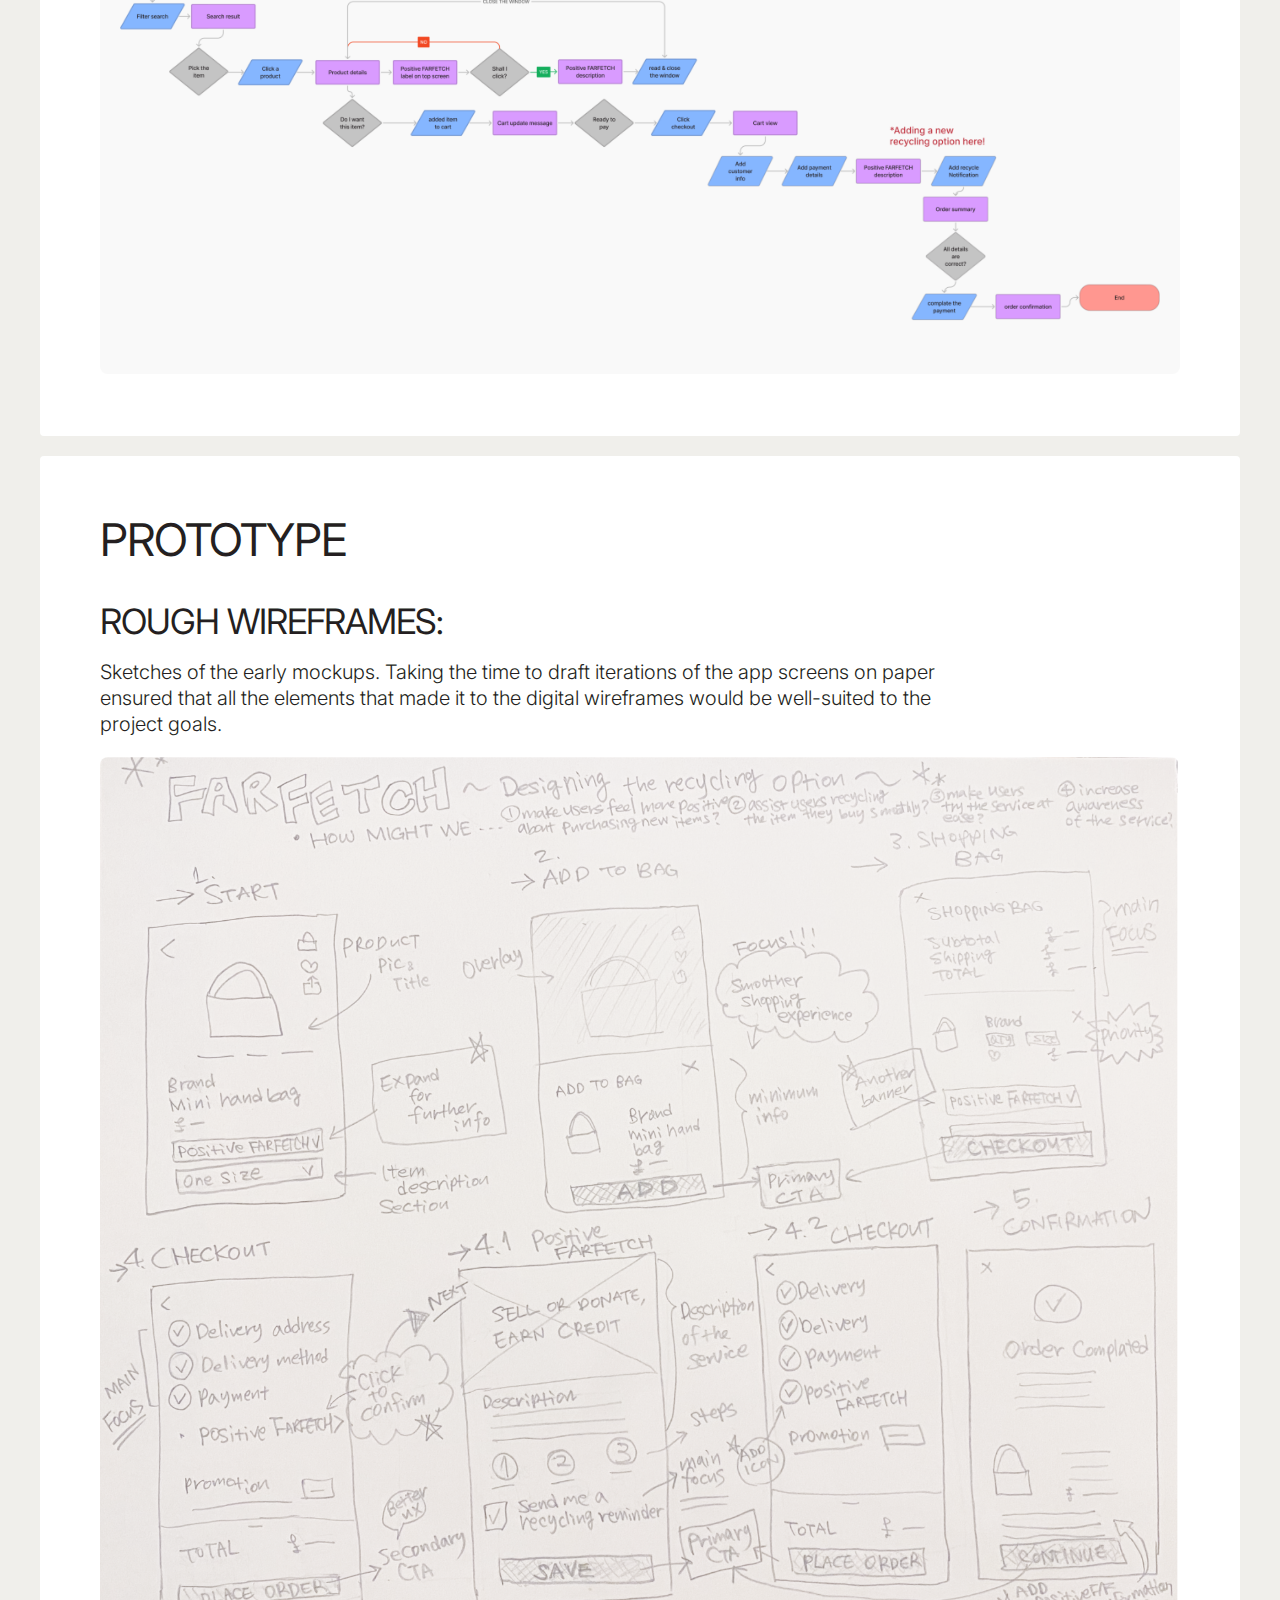
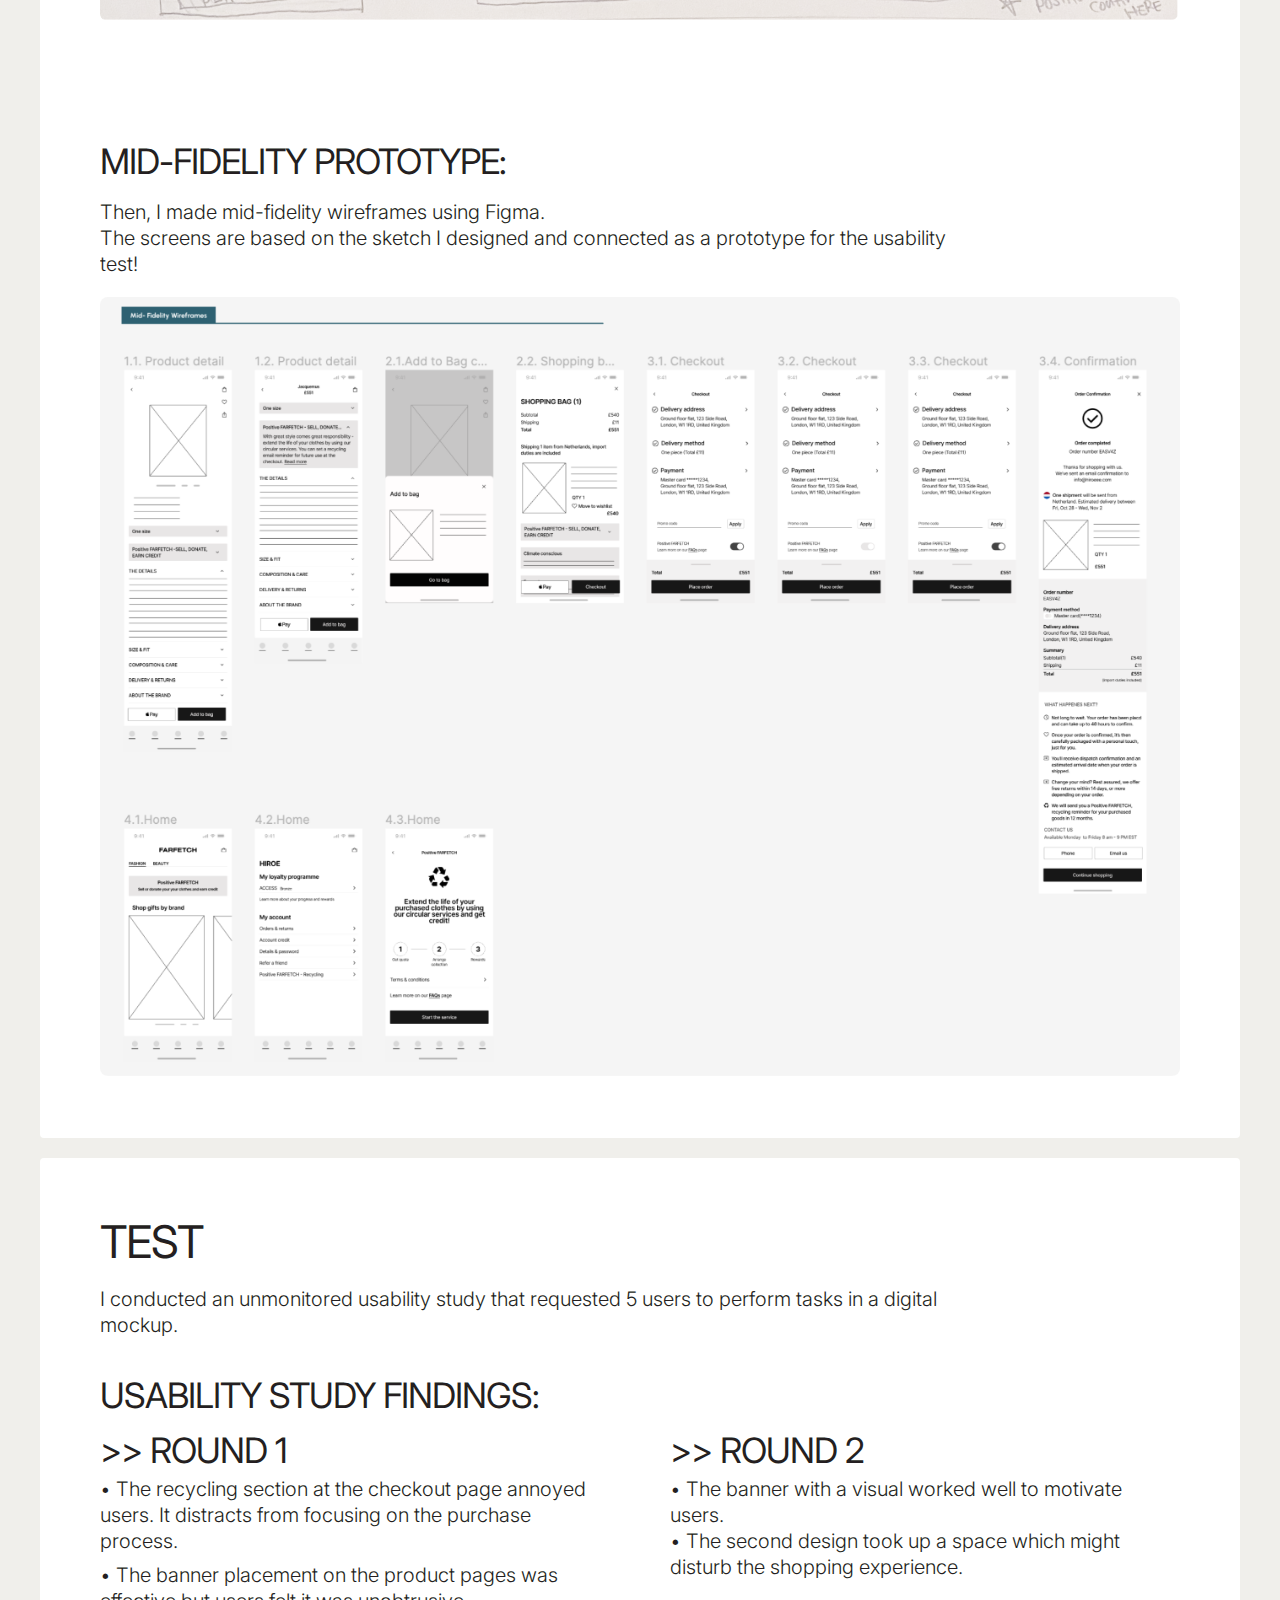
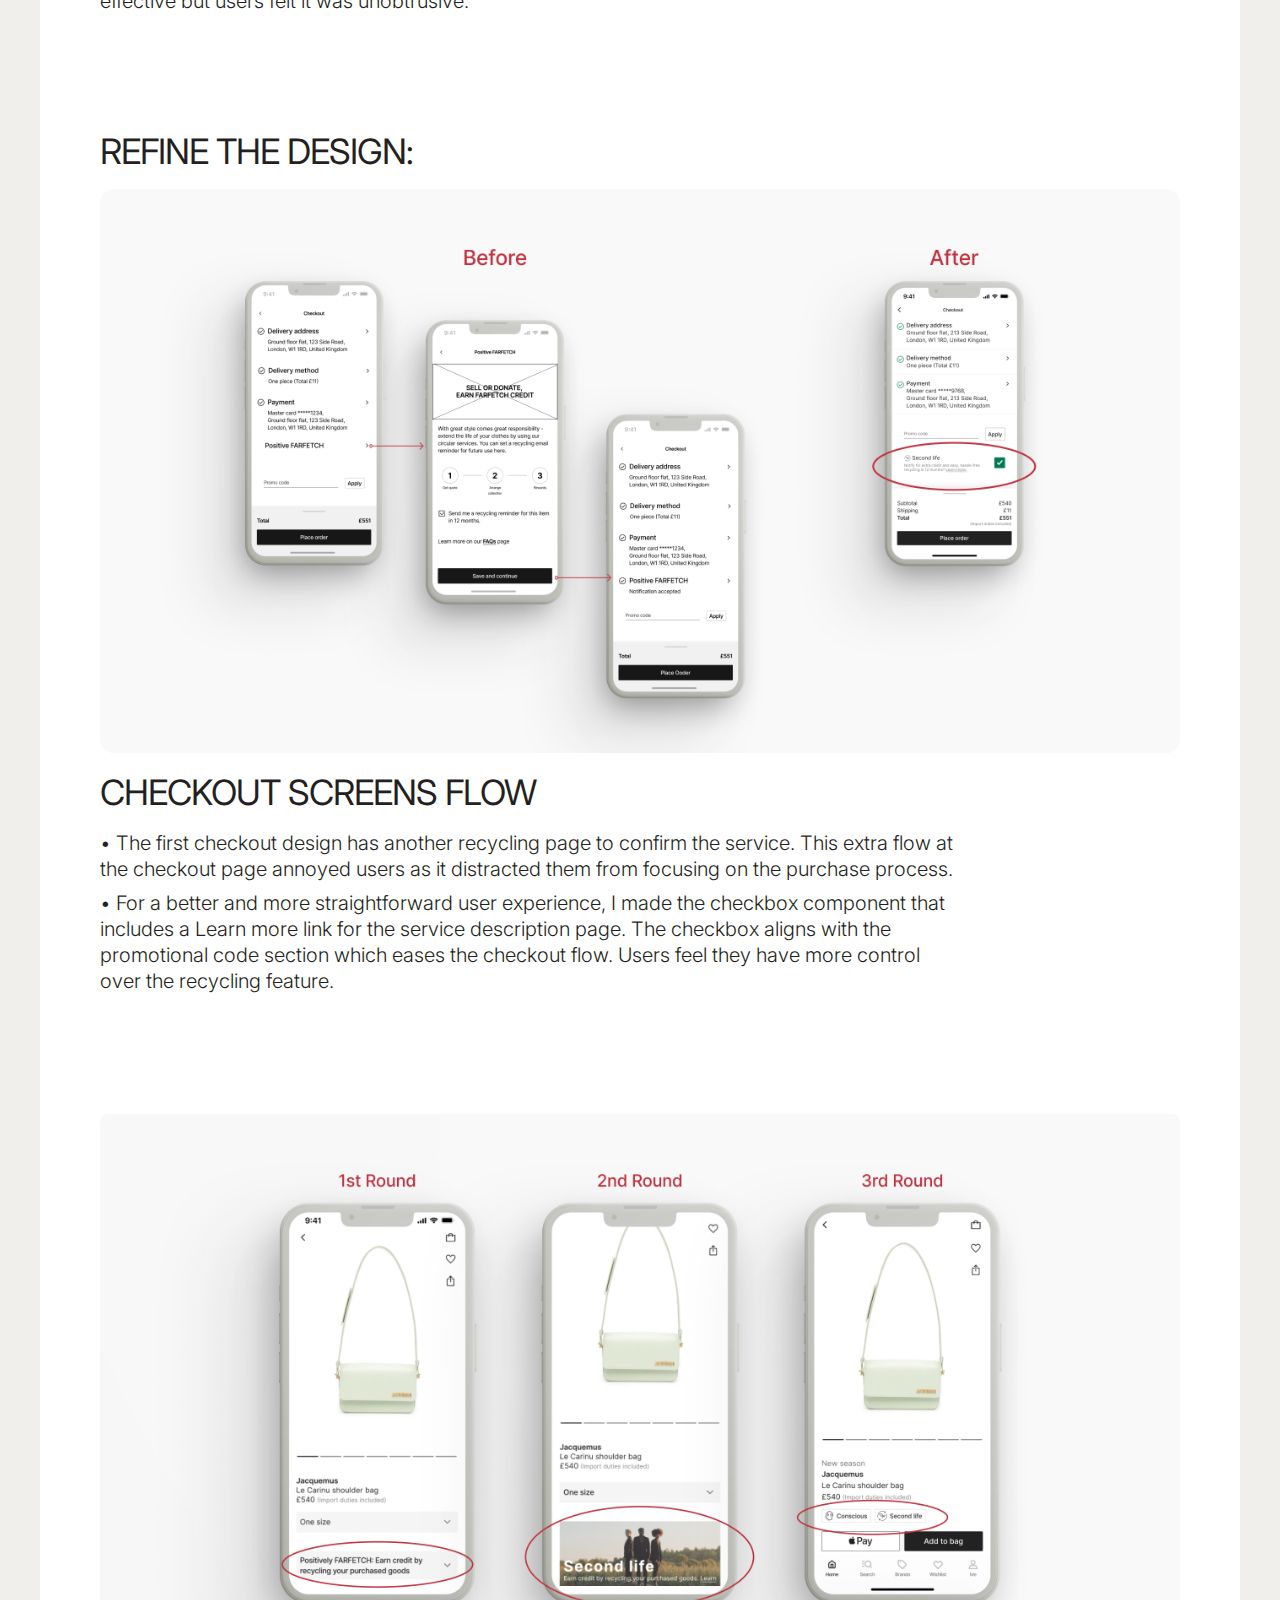
==== commit 3bc3251e: "nav bar adj" ====
--- a/farfetch.html
+++ b/farfetch.html
@@ -12,7 +12,11 @@
 </head>
 <body>
     <div class="navbar">
-        <div class="logo"></div>
+        <div class="logo-container">
+            <a href="index.html">
+                <span class="circle-logo"></span>
+            </a>
+        </div>
         <ul>
             <li class="text-s"><a href="index.html#work">Work</a></li>
             <li class="text-s"><a href="index.html#about">About</a></li>
--- a/css/main.css
+++ b/css/main.css
@@ -58,6 +58,7 @@
     left: 0;
     padding: 16px 40px;
     background-color: #ffffff;
+    z-index: 100;
 }
 
 .logo-container {
@@ -650,7 +651,36 @@
     -webkit-mask: linear-gradient(#000 0 0) padding-box, radial-gradient(100% 100% at 100% 100%, #0000 99%, #000 102%) calc(var(--_p) + var(--s) / 2) var(--_m), radial-gradient(100% 100% at 0 100%, #0000 99%, #000 102%) calc(var(--_p) - var(--s) / 2) var(--_m);
 }
 
-    
+.hero-video {
+    position: relative;
+    width: 100%;
+    z-index: 50;
+}
+
+.over-lay {
+    position: absolute;
+    top: 0;
+    left: 0;
+    width: 100%;
+    height: 100%;
+    display: flex;
+    align-items: center;
+    justify-content: center;
+}
+
+.play-button {
+    width: 160px;
+    height: 160px;
+}
+
+.play-button img {
+    width: 100%;
+    height: auto;
+    backdrop-filter: blur(16.309999465942383px);
+    filter: drop-shadow(0px 0px 97.297px rgba(0, 0, 0, 0.05));
+    border-radius: 50%;
+}
+
 @media screen and (max-width: 900px) {
     .display {
         font-size: 80px;
@@ -787,6 +817,11 @@
         padding-top: 20px;
         padding-left: 0;
     }
+    
+    .play-button {
+        width: 120px;
+        height: 120px;
+    }
 }
 
 @media screen and (max-width: 600px) {
@@ -807,6 +842,14 @@
 
     .pad-xs-v {
         padding-bottom: 10px;
+    }
+
+    .pad-m {
+        padding: 0 24px;
+    }
+
+    .pad-l-v {
+        padding-bottom: 40px;
     }
 
     .text-box > div {
@@ -890,6 +933,10 @@
         padding-top: 72px;
     }
 
+    .card {
+        padding-bottom: 80px;
+    }
+
     .case-cards {
         display: flex;
         justify-content: space-between;
@@ -973,12 +1020,26 @@
         padding-top: 20px;
         padding-left: 0;
     }
+
+    .play-button {
+        width: 80px;
+        height: 80px;
+    }
     
-}
-
-
-
-
-
-
-
+    .text-box {
+        max-width: 900px;
+        height: auto;
+        margin: 0 auto;
+        padding: 160px 24px;
+        text-align: center;
+        text-transform: uppercase;
+    }
+
+}
+
+
+
+
+
+
+
